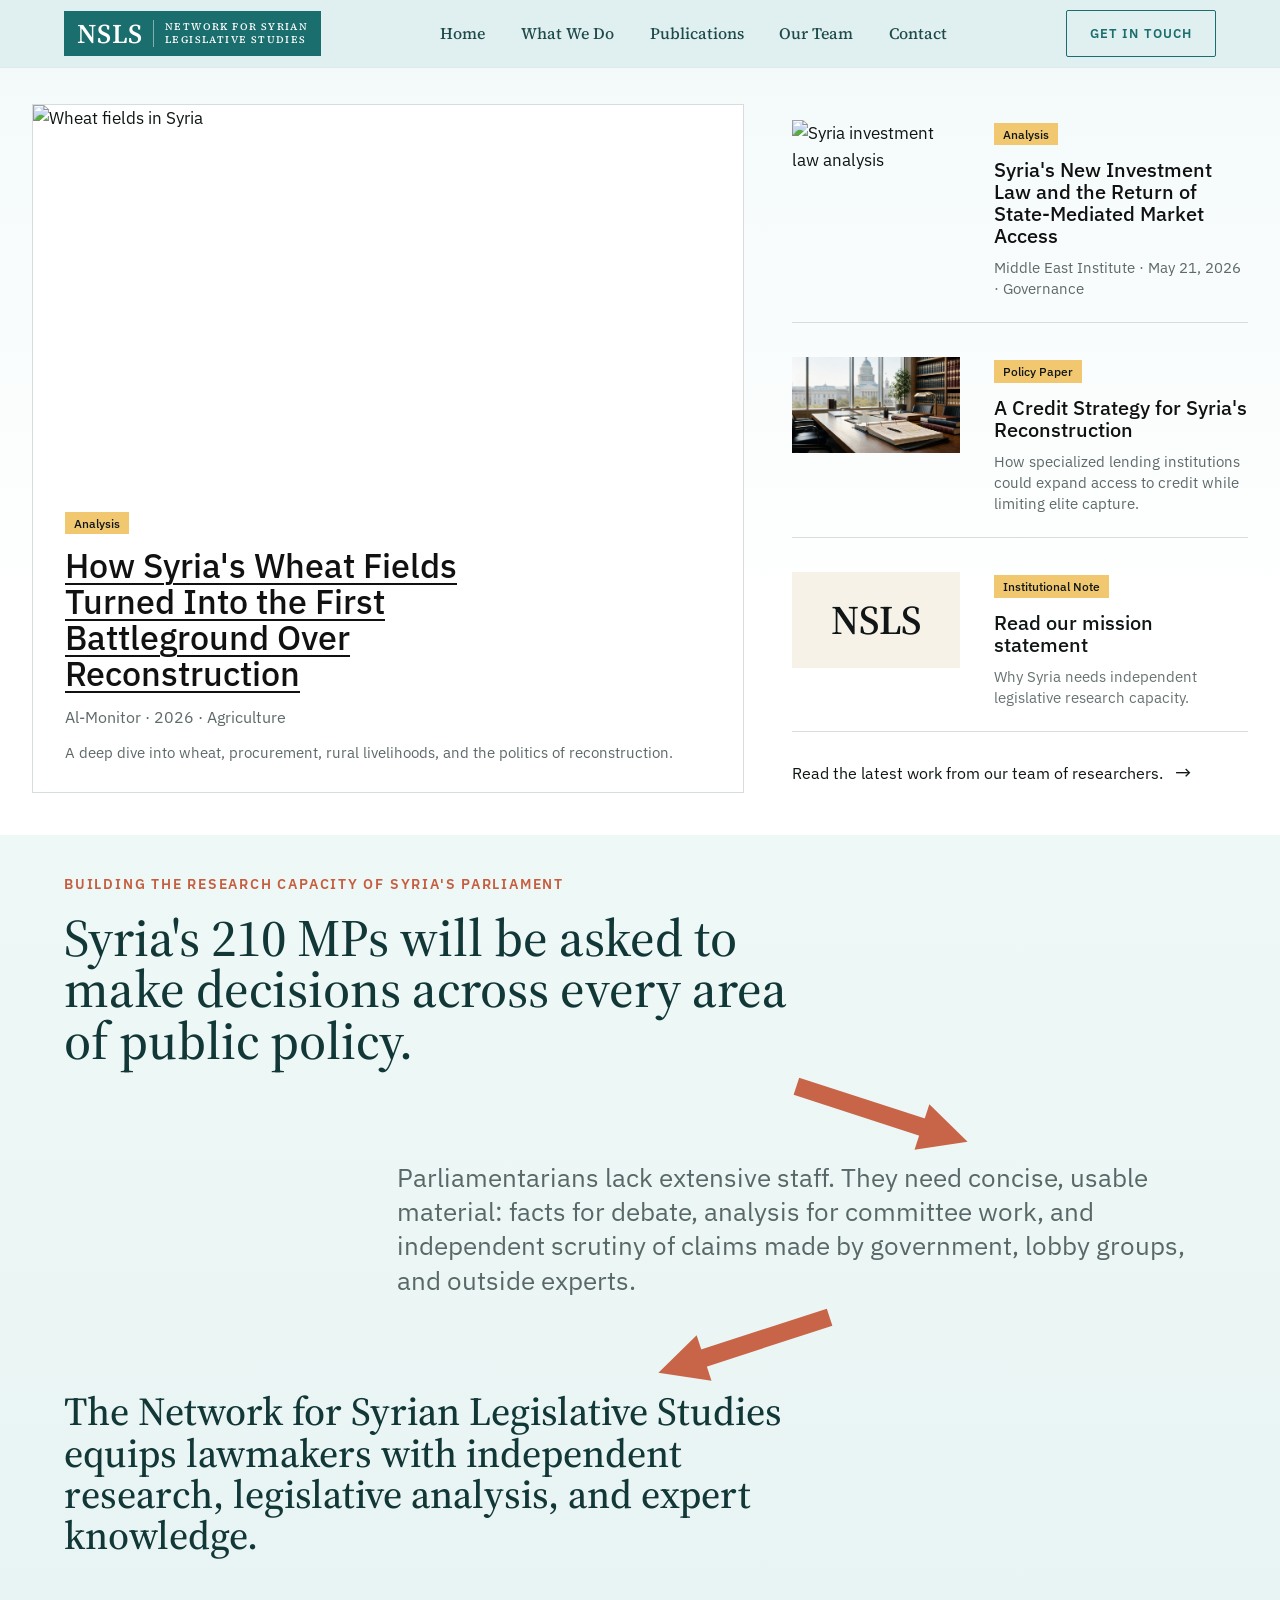
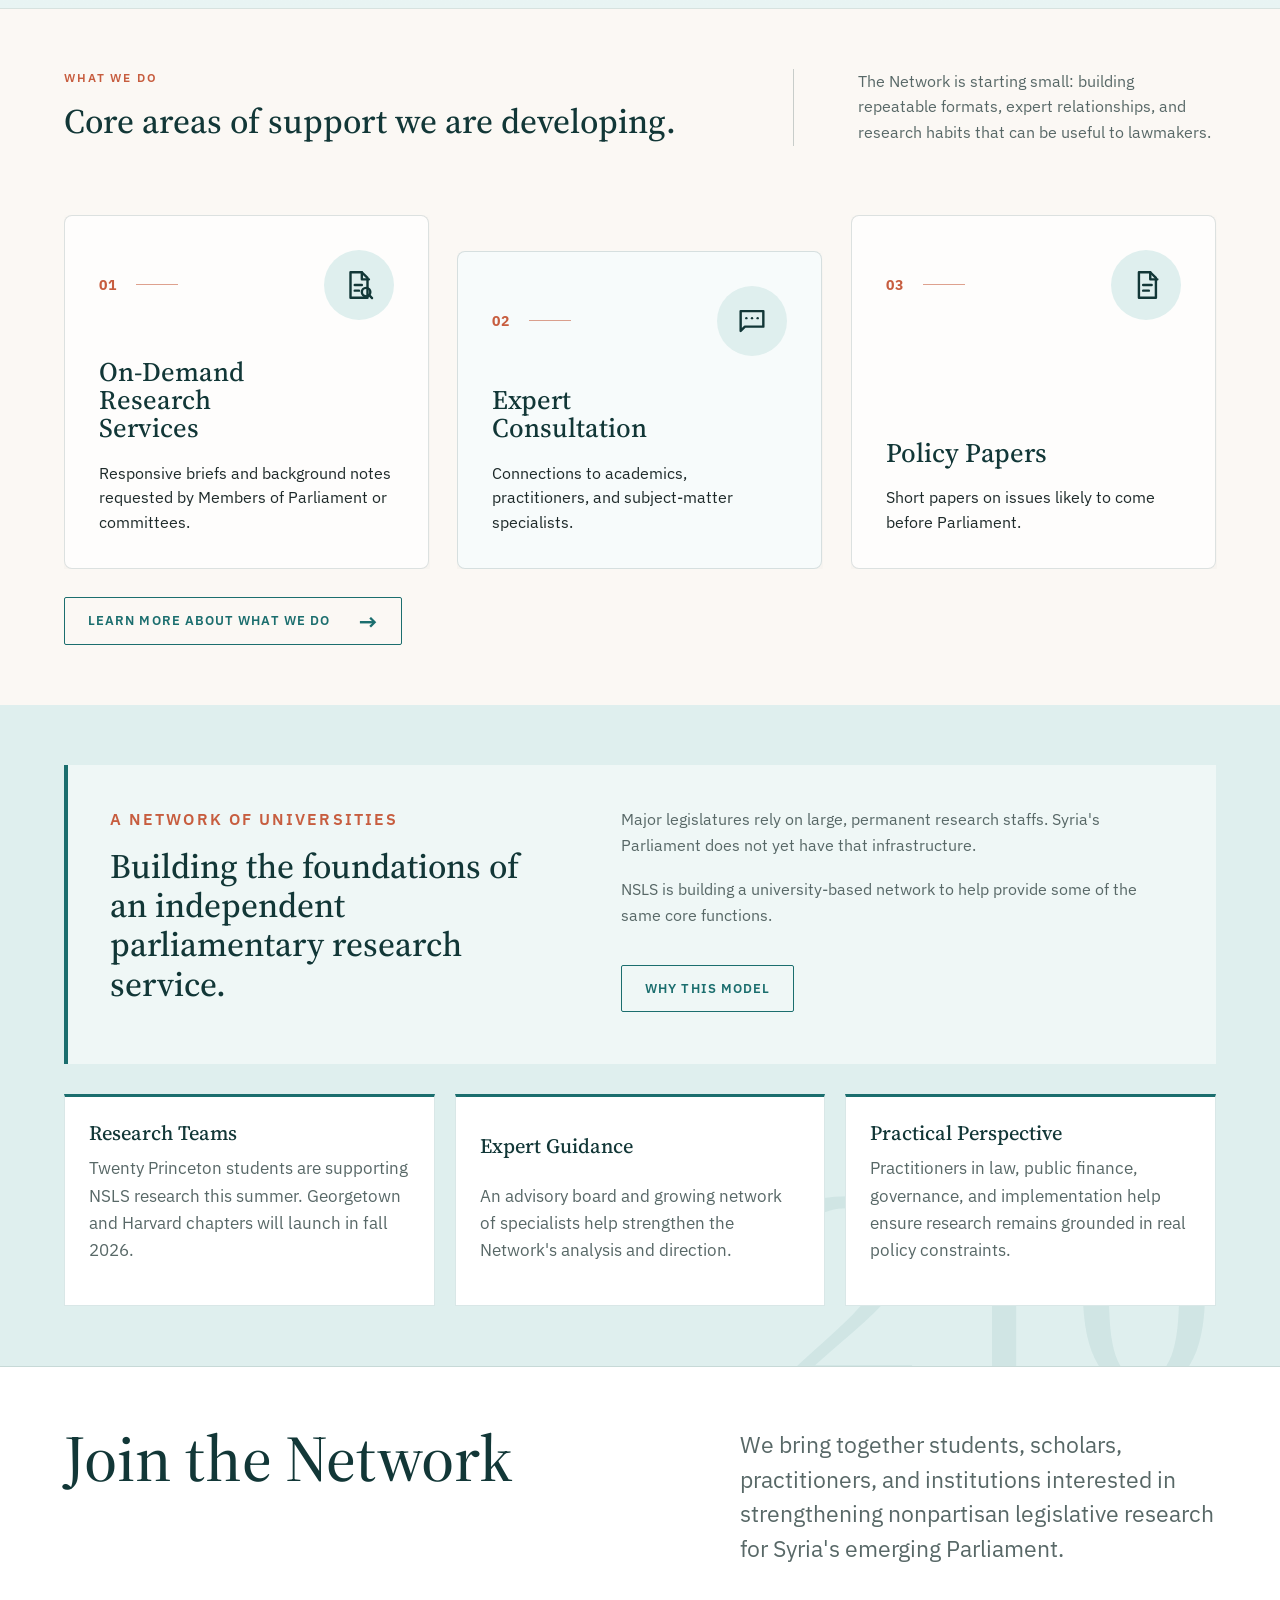
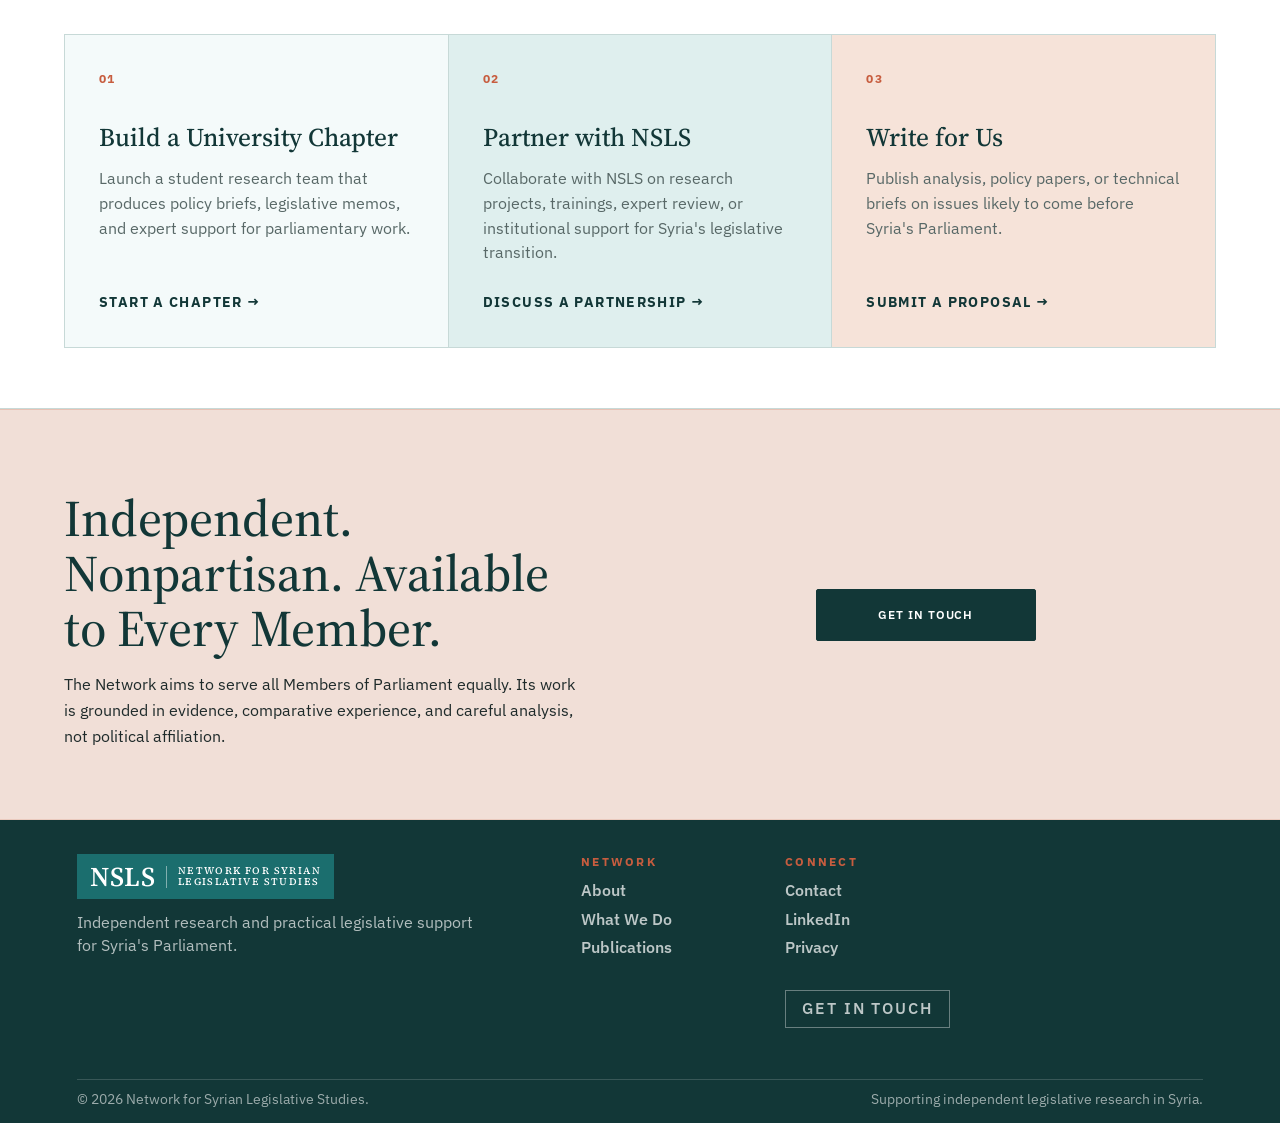
==== index.html @ 6d768e28 "Add files via upload" ====
<!doctype html>
<html lang="en" class="no-js">
  <head>
    <meta charset="utf-8">
    <meta name="viewport" content="width=device-width, initial-scale=1">
    <title>Network for Syrian Legislative Studies</title>
    <meta
      name="description"
      content="Network for Syrian Legislative Studies is a small policy initiative developing research support for Syria's Parliament."
    >
    <link rel="preconnect" href="https://fonts.googleapis.com">
    <link rel="preconnect" href="https://fonts.gstatic.com" crossorigin>
    <script>
      document.documentElement.classList.remove('no-js');
      document.documentElement.classList.add('has-js');
    </script>
    <link href="https://fonts.googleapis.com/css2?family=IBM+Plex+Sans:wght@400;500;600;700&family=Source+Serif+4:opsz,wght@8..60,400;8..60,500;8..60,600&display=swap" rel="stylesheet">
    <link rel="stylesheet" href="styles.css?v=featured-76">
  </head>
  <body class="isl-page">
    <header class="site-header">
      <a class="brand" href="index.html" aria-label="Network for Syrian Legislative Studies home">
        <span class="brand-mark">NSLS</span>
        <span>
          <strong>Network for Syrian</strong>
          <small>Legislative Studies</small>
        </span>
      </a>

      <nav class="primary-nav" aria-label="Primary navigation">
        <a href="index.html">Home</a>
        <a href="what-we-do.html">What We Do</a>
        <a href="publications.html">Publications</a>
        <a href="our-team.html">Our Team</a>
        <a href="contact.html">Contact</a>
      </nav>

      <a class="header-action" href="contact.html#request">Get in Touch</a>
    </header>

    <main id="top">
      <section class="featured-analysis analysis-deck section" id="publications" aria-label="Recent analysis">
        <div class="analysis-deck-wrap">
          <div class="analysis-list" aria-label="Selected analysis">
            <a class="analysis-list-item" href="https://www.al-monitor.com/originals/2026/07/how-syrias-wheat-fields-turned-first-battleground-over-reconstruction" target="_blank" rel="noopener">
              <img
                src="https://api.microlink.io/?url=https%3A%2F%2Fwww.al-monitor.com%2Foriginals%2F2026%2F07%2Fhow-syrias-wheat-fields-turned-first-battleground-over-reconstruction&embed=image.url"
                alt="Wheat fields in Syria"
              >
              <div>
                <span>Analysis</span>
                <h3>How Syria's Wheat Fields Turned Into the First Battleground Over Reconstruction</h3>
                <p>Al-Monitor · 2026 · Agriculture</p>
                <small>A deep dive into wheat, procurement, rural livelihoods, and the politics of reconstruction.</small>
              </div>
            </a>
            <a class="analysis-list-item" href="https://mei.edu/publication/syrias-new-investment-law-and-the-return-of-state-mediated-market-access/" target="_blank" rel="noopener">
              <img
                src="https://api.microlink.io/?url=https%3A%2F%2Fmei.edu%2Fpublication%2Fsyrias-new-investment-law-and-the-return-of-state-mediated-market-access%2F&embed=image.url"
                alt="Syria investment law analysis"
              >
              <div>
                <span>Analysis</span>
                <h3>Syria's New Investment Law and the Return of State-Mediated Market Access</h3>
                <p>Middle East Institute · May 21, 2026 · Governance</p>
              </div>
            </a>
            <a class="analysis-list-item" href="what-we-do.html">
              <img
                src="assets/legislative-research-hero.png"
                alt="Legislative research materials"
              >
              <div>
                <span>Policy Paper</span>
                <h3>A Credit Strategy for Syria's Reconstruction</h3>
                <p>How specialized lending institutions could expand access to credit while limiting elite capture.</p>
              </div>
            </a>
            <a class="analysis-list-item" href="our-model.html">
              <div class="analysis-list-mark" aria-hidden="true">NSLS</div>
              <div>
                <span>Institutional Note</span>
                <h3>Read our mission statement</h3>
                <p>Why Syria needs independent legislative research capacity.</p>
              </div>
            </a>
            <a class="analysis-list-more" href="publications.html">Read the latest work from our team of researchers. <span>&rarr;</span></a>
          </div>
        </div>

        <article class="analysis-preview" id="analysis-wheat" aria-labelledby="wheat-title">
          <a class="preview-backdrop" href="#publications" aria-label="Close analysis preview"></a>
          <div class="analysis-preview-panel" role="dialog" aria-modal="true">
            <a class="preview-close" href="#publications" aria-label="Close">Close</a>
            <p class="section-kicker">Al-Monitor</p>
            <h3 id="wheat-title">How Syria's Wheat Fields Turned Into the First Battleground Over Reconstruction</h3>
            <p>
              Syria's wheat sector is becoming an early test of reconstruction policy:
              who controls procurement, whether farmers can recover, and how public
              institutions handle a crop tied to food security and rural livelihoods.
            </p>
            <p>
              The piece looks at why agriculture is not only a technical file, but a
              political one. Choices over credit, prices, storage, and purchasing can
              determine whether reconstruction reaches producers outside major cities.
            </p>
            <a class="button primary" href="https://www.al-monitor.com/originals/2026/07/how-syrias-wheat-fields-turned-first-battleground-over-reconstruction" target="_blank" rel="noopener">Read more at Al-Monitor</a>
          </div>
        </article>

        <article class="analysis-preview" id="analysis-investment-law" aria-labelledby="investment-title">
          <a class="preview-backdrop" href="#publications" aria-label="Close analysis preview"></a>
          <div class="analysis-preview-panel" role="dialog" aria-modal="true">
            <a class="preview-close" href="#publications" aria-label="Close">Close</a>
            <p class="section-kicker">Middle East Institute</p>
            <h3 id="investment-title">Syria's New Investment Law and the Return of State-Mediated Market Access</h3>
            <p>
              Syria's new investment framework signals how the postwar economy may be
              organized. Investment rules determine who receives protection, access,
              incentives, and opportunities in the sectors most likely to attract capital.
            </p>
            <p>
              The analysis argues that generous investor benefits can still reproduce
              unequal access if licensing remains centralized. For Parliament, the core
              question is how to encourage investment while limiting discretion and elite capture.
            </p>
            <a class="button primary" href="https://mei.edu/publication/syrias-new-investment-law-and-the-return-of-state-mediated-market-access/" target="_blank" rel="noopener">Read more at MEI</a>
          </div>
        </article>
      </section>

      <section class="mission-intro section" aria-labelledby="mission-title">
        <article class="mission-step left-step">
          <p class="section-kicker">Building the research capacity of Syria's Parliament</p>
          <h1 id="mission-title">Syria's 210 MPs will be asked to make decisions across every area of public policy.</h1>
        </article>
        <div class="mission-arrow arrow-down-right" aria-hidden="true"></div>
        <article class="mission-step right-step">
          <p>
            Parliamentarians lack extensive staff. They need concise, usable material:
            facts for debate, analysis for committee work, and independent scrutiny
            of claims made by government, lobby groups, and outside experts.
          </p>
        </article>
        <div class="mission-arrow arrow-down-left" aria-hidden="true"></div>
        <article class="mission-step left-step">
          <h2>The Network for Syrian Legislative Studies equips lawmakers with independent research, legislative analysis, and expert knowledge.</h2>
        </article>
      </section>

      <section class="section services" aria-labelledby="services-title">
        <div class="section-heading split">
          <div>
            <p class="section-kicker">What We Do</p>
            <h2 id="services-title">Core areas of support we are developing.</h2>
          </div>
          <p>
            The Network is starting small: building repeatable formats, expert
            relationships, and research habits that can be useful to lawmakers.
          </p>
        </div>

        <div class="service-grid three-grid reveal-ready">
          <article>
            <div class="service-card-top">
              <span>01</span>
              <i aria-hidden="true"><svg viewBox="0 0 24 24"><path d="M6 3h8l4 4v14H6z"></path><path d="M14 3v5h5"></path><path d="M9 12h5"></path><path d="M9 16h3"></path><circle cx="17" cy="17" r="3"></circle><path d="m19.2 19.2 2 2"></path></svg></i>
            </div>
            <h3>On-Demand Research Services</h3>
            <p>Responsive briefs and background notes requested by Members of Parliament or committees.</p>
          </article>
          <article>
            <div class="service-card-top">
              <span>02</span>
              <i aria-hidden="true"><svg viewBox="0 0 24 24"><path d="M4 5h16v11H7l-3 3z"></path><path d="M8 10h.01"></path><path d="M12 10h.01"></path><path d="M16 10h.01"></path></svg></i>
            </div>
            <h3>Expert Consultation</h3>
            <p>Connections to academics, practitioners, and subject-matter specialists.</p>
          </article>
          <article>
            <div class="service-card-top">
              <span>03</span>
              <i aria-hidden="true"><svg viewBox="0 0 24 24"><path d="M7 3h8l4 4v14H7z"></path><path d="M15 3v5h5"></path><path d="M10 12h6"></path><path d="M10 16h4"></path></svg></i>
            </div>
            <h3>Policy Papers</h3>
            <p>Short papers on issues likely to come before Parliament.</p>
          </article>
        </div>
        <a class="button secondary section-button" href="what-we-do.html">Learn More About What We Do <span aria-hidden="true">&rarr;</span></a>
      </section>

      <section class="section statement-section" aria-labelledby="network-title">
        <div class="about-grid">
          <div>
            <p class="section-kicker">A Network of Universities</p>
            <h2 id="network-title">Building the foundations of an independent parliamentary research service.</h2>
          </div>
          <div class="body-copy">
            <p>
              Major legislatures rely on large, permanent research staffs. Syria's
              Parliament does not yet have that infrastructure.
            </p>
            <p>
              NSLS is building a university-based network to help provide some of
              the same core functions.
            </p>
            <a class="button secondary section-button" href="our-model.html">Why This Model</a>
          </div>
        </div>
        <div class="three-column chapter-list" aria-label="Network components">
          <article>
            <h3>Research Teams</h3>
            <p>Twenty Princeton students are supporting NSLS research this summer. Georgetown and Harvard chapters will launch in fall 2026.</p>
          </article>
          <article>
            <h3>Expert Guidance</h3>
            <p>An advisory board and growing network of specialists help strengthen the Network's analysis and direction.</p>
          </article>
          <article>
            <h3>Practical Perspective</h3>
            <p>Practitioners in law, public finance, governance, and implementation help ensure research remains grounded in real policy constraints.</p>
          </article>
        </div>
      </section>



      <section class="join-network section" aria-labelledby="join-network-title">
        <div class="join-network-heading">
          <h2 id="join-network-title">Join the Network</h2>
          <p>We bring together students, scholars, practitioners, and institutions interested in strengthening nonpartisan legislative research for Syria's emerging Parliament.</p>
        </div>
        <div class="join-network-grid" aria-label="Ways to join the NSLS network">
          <a href="our-model.html#chapters">
            <span>01</span>
            <h3>Build a University Chapter</h3>
            <p>Launch a student research team that produces policy briefs, legislative memos, and expert support for parliamentary work.</p>
            <strong>Start a chapter &rarr;</strong>
          </a>
          <a href="contact.html#partner">
            <span>02</span>
            <h3>Partner with NSLS</h3>
            <p>Collaborate with NSLS on research projects, trainings, expert review, or institutional support for Syria's legislative transition.</p>
            <strong>Discuss a partnership &rarr;</strong>
          </a>
          <a href="contact.html#write">
            <span>03</span>
            <h3>Write for Us</h3>
            <p>Publish analysis, policy papers, or technical briefs on issues likely to come before Syria's Parliament.</p>
            <strong>Submit a proposal &rarr;</strong>
          </a>
        </div>
      </section>

      <section class="closing-cta section" aria-labelledby="closing-title">
        <div class="closing-cta-copy">
          <h2 id="closing-title">Independent. Nonpartisan. Available to Every Member.</h2>
          <p>
            The Network aims to serve all Members of Parliament equally. Its work is
            grounded in evidence, comparative experience, and careful analysis, not
            political affiliation.
          </p>
        </div>
        <a class="button primary" href="contact.html#request">Get in Touch</a>
      </section>
    </main>

    <footer class="site-footer">
      <div class="footer-primary">
        <a class="brand footer-brand" href="index.html">
          <span class="brand-mark">NSLS</span>
          <span>
            <strong>Network for Syrian</strong>
            <small>Legislative Studies</small>
          </span>
        </a>
        <p>Independent research and practical legislative support for Syria's Parliament.</p>
      </div>
      <nav class="footer-links" aria-label="Footer navigation">
        <div>
          <h2>Network</h2>
          <a href="index.html">About</a>
          <a href="what-we-do.html">What We Do</a>
          <a href="publications.html">Publications</a>
        </div>
        <div class="footer-connect">
          <div class="footer-connect-links">
            <h2>Connect</h2>
            <a href="contact.html">Contact</a>
            <a href="https://www.linkedin.com/" target="_blank" rel="noopener">LinkedIn</a>
            <a href="privacy.html">Privacy</a>
          </div>
          <a class="footer-cta" href="contact.html#request">Get in Touch</a>
        </div>
      </nav>
      <div class="footer-bottom">
        <p>&copy; 2026 Network for Syrian Legislative Studies.</p>
        <p>Supporting independent legislative research in Syria.</p>
      </div>
    </footer>
    <script>
      (function () {
        var carousel = document.querySelector('.featured-analysis .featured-carousel');
        if (!carousel) {
          return;
        }

        var track = carousel.querySelector('.featured-track');
        var slides = track ? Array.prototype.slice.call(track.children) : [];
        var dots = Array.prototype.slice.call(document.querySelectorAll('.carousel-dots button'));
        var previous = carousel.querySelector('.carousel-arrow.prev');
        var next = carousel.querySelector('.carousel-arrow.next');
        var count = carousel.querySelector('.carousel-count');
        var current = 0;

        if (!track || !slides.length) {
          return;
        }

        function goTo(index) {
          current = (index + slides.length) % slides.length;
          track.style.transform = 'translateX(-' + (current * 100) + '%)';
          dots.forEach(function (dot, dotIndex) {
            var active = dotIndex === current;
            dot.classList.toggle('active', active);
            if (active) {
              dot.setAttribute('aria-current', 'true');
            } else {
              dot.removeAttribute('aria-current');
            }
          });
          if (count) {
            count.textContent = String(current + 1).padStart(2, '0') + ' / ' + String(slides.length).padStart(2, '0');
          }
        }

        if (previous) {
          previous.addEventListener('click', function () {
            goTo(current - 1);
          });
        }

        if (next) {
          next.addEventListener('click', function () {
            goTo(current + 1);
          });
        }

        dots.forEach(function (dot, index) {
          dot.addEventListener('click', function () {
            goTo(index);
          });
        });

        goTo(0);
      })();

      (function () {
        var services = document.querySelector('.services');
        var grid = document.querySelector('.services .service-grid');
        var cards = grid ? Array.prototype.slice.call(grid.querySelectorAll('article')) : [];
        var reduceMotion = window.matchMedia('(prefers-reduced-motion: reduce)').matches;

        if (!services || !grid || !cards.length || reduceMotion) {
          return;
        }

        function revealCards() {
          grid.classList.add('is-revealing');
          cards.forEach(function (card, index) {
            window.setTimeout(function () {
              card.classList.add('is-revealed');
            }, index * 260);
          });
        }

        if (!('IntersectionObserver' in window)) {
          revealCards();
          return;
        }

        var observer = new IntersectionObserver(function (entries) {
          entries.forEach(function (entry) {
            if (entry.isIntersecting) {
              revealCards();
              observer.disconnect();
            }
          });
        }, { rootMargin: '0px 0px -20% 0px', threshold: 0.18 });

        observer.observe(services);
      })();

      (function () {
        var steps = Array.prototype.slice.call(document.querySelectorAll('.mission-step'));
        var arrows = Array.prototype.slice.call(document.querySelectorAll('.mission-arrow'));
        var reduceMotion = window.matchMedia('(prefers-reduced-motion: reduce)').matches;

        if (!steps.length || reduceMotion) {
          steps.forEach(function (step) {
            step.classList.add('is-visible');
          });
          arrows.forEach(function (arrow) {
            arrow.classList.add('is-visible');
          });
          return;
        }

        if (!('IntersectionObserver' in window)) {
          steps.forEach(function (step) {
            step.classList.add('is-visible');
          });
          arrows.forEach(function (arrow) {
            arrow.classList.add('is-visible');
          });
          return;
        }

        var observer = new IntersectionObserver(function (entries) {
          entries.forEach(function (entry) {
            if (entry.isIntersecting) {
              var index = steps.indexOf(entry.target);
              window.setTimeout(function () {
                entry.target.classList.add('is-visible');
                if (index > 0 && arrows[index - 1]) {
                  arrows[index - 1].classList.add('is-visible');
                }
              }, 300);
              observer.unobserve(entry.target);
            }
          });
        }, { rootMargin: '0px 0px -18% 0px', threshold: 0.28 });

        steps.forEach(function (step) {
          observer.observe(step);
        });
      })();
    </script>
  </body>
</html>
---- styles.css ----
@import url("https://fonts.googleapis.com/css2?family=IBM+Plex+Sans:wght@400;500;600;700&family=Source+Serif+4:opsz,wght@8..60,400;8..60,500;8..60,600&display=swap");

:root {
  --ink: #1e2a2a;
  --deep: #123737;
  --muted: #647676;
  --paper: #f4fafa;
  --wash: #dfefee;
  --line: #c7d9d7;
  --terracotta: #c75d3f;
  --terracotta-dark: #9f4029;
  --terracotta-soft: #d88972;
  --cream: #fbf4e8;
  --white: #ffffff;
  --shadow: 0 24px 70px rgba(18, 55, 55, 0.14);
  font-family: Inter, system-ui, -apple-system, BlinkMacSystemFont, "Segoe UI", sans-serif;
}

/* SPI-inspired visual pass for the ISLS page. Keeps copy/structure intact. */
.isl-page {
  --crimson: #1b6e6e;
  --crimson-dark: #125454;
  --navy: #1e4a4a;
  --navy-deep: #123737;
  --ink: #1e2a2a;
  --cream: #f4fafa;
  --paper: #ffffff;
  --stone: #deeaea;
  --stone-dark: #bcd0d0;
  --gold: #c0883a;
  --muted: #586867;
  --accent: #c75d3f;
  --accent-soft: #d88972;
  --serif: "Newsreader", Georgia, serif;
  --sans: "Inter", system-ui, -apple-system, sans-serif;
  --maxw: 1200px;
  --gutter: clamp(20px, 5vw, 64px);
  font-family: var(--sans);
  background: var(--cream);
  font-size: 17px;
  line-height: 1.6;
}

.isl-page h1,
.isl-page h2,
.isl-page h3 {
  font-family: var(--serif);
  font-weight: 500;
  line-height: 1.12;
  color: var(--navy-deep);
}

.isl-page .site-header {
  position: sticky;
  display: flex;
  justify-content: space-between;
  gap: 28px;
  min-height: 68px;
  padding: 0 var(--gutter);
  background: rgba(223, 239, 238, 0.92);
  border-bottom: 1px solid var(--stone);
  backdrop-filter: saturate(140%) blur(8px);
}

.isl-page .brand {
  gap: 0;
  background: var(--crimson);
  color: #fff;
  padding: 9px 13px;
}

.isl-page .brand-mark {
  width: auto;
  height: auto;
  color: #fff;
  background: transparent;
  border-radius: 0;
  font-family: var(--serif);
  font-size: 1.7rem;
  font-weight: 600;
  line-height: 1;
}

.isl-page .brand > span:last-child {
  margin-left: 11px;
  padding-left: 11px;
  border-left: 1px solid rgba(255, 255, 255, 0.45);
}

.isl-page .brand strong,
.isl-page .brand small {
  color: #fff;
  font-family: var(--serif);
  font-size: 0.62rem;
  font-weight: 500;
  letter-spacing: 0.14em;
  line-height: 1.32;
  text-transform: uppercase;
}

.isl-page .primary-nav {
  gap: 28px;
  color: var(--navy);
  font-family: var(--serif);
  font-size: 1rem;
  font-weight: 500;
}

.isl-page .primary-nav a:hover {
  color: var(--crimson);
}

.isl-page .header-action,
.isl-page .button {
  min-height: auto;
  padding: 12px 23px;
  border-radius: 2px;
  font-family: var(--sans);
  font-size: 0.82rem;
  font-weight: 600;
  letter-spacing: 0.08em;
  border: 1px solid var(--crimson);
  text-transform: uppercase;
  transition: background-color 0.18s ease, color 0.18s ease;
}

.isl-page .header-action,
.isl-page .button.secondary {
  color: var(--crimson);
  background: transparent;
}

.isl-page .button.primary {
  color: #fff;
  background: var(--crimson);
}

.isl-page .header-action:hover,
.isl-page .button.secondary:hover {
  color: #fff;
  background: var(--crimson);
}

.isl-page .button.primary:hover {
  background: var(--crimson-dark);
}

.isl-page .hero {
  min-height: auto;
  grid-template-columns: minmax(0, 1fr) minmax(340px, 1.1fr);
  gap: clamp(36px, 5vw, 72px);
  align-items: center;
  padding: clamp(36px, 5.5vw, 64px) var(--gutter);
  border-bottom: 1px solid var(--stone);
  background: var(--cream);
}

.isl-page .isl-hero::after {
  display: none;
}

.isl-page h1 {
  max-width: 12ch;
  margin-bottom: 1rem;
  font-size: clamp(2.25rem, 4.8vw, 4.1rem);
  letter-spacing: -0.012em;
  line-height: 1.02;
}

.isl-page .hero-copy p:not(.eyebrow) {
  max-width: 46ch;
  margin: 0 0 1.8rem;
  color: var(--muted);
  font-size: 1.05rem;
  line-height: 1.55;
}

.isl-page .eyebrow,
.isl-page .section-kicker {
  color: var(--accent);
  font-size: 0.74rem;
  font-weight: 600;
  letter-spacing: 0.16em;
}

.isl-page .research-panel {
  gap: 16px;
  padding: 0;
  border: 1px solid var(--stone-dark);
  border-radius: 0;
  background: var(--paper);
  box-shadow: none;
  backdrop-filter: none;
}

.isl-page .research-panel span {
  display: block;
  margin: 0;
  padding: 9px 16px;
  color: rgba(255, 255, 255, 0.7);
  background: var(--navy-deep);
  font-size: 0.62rem;
  font-weight: 700;
  letter-spacing: 0.16em;
}

.isl-page .research-panel strong {
  display: block;
  padding: 18px 22px 0;
  color: var(--navy-deep);
  font-size: clamp(1.55rem, 2.7vw, 2.15rem);
  line-height: 1.16;
}

.isl-page .research-panel p {
  padding: 0 22px;
  color: var(--muted);
  font-size: 0.98rem;
}

.isl-page .research-panel ul {
  margin: 0;
  padding: 0 22px 22px;
}

.isl-page .research-panel li {
  border-top-color: var(--stone);
  color: var(--navy);
  font-size: 0.9rem;
}

.isl-page .proof-strip {
  max-width: none;
  border: 0;
  background: var(--paper);
  border-bottom: 1px solid var(--stone);
}

.isl-page .proof-strip article {
  min-height: 132px;
  border-right: 1px solid var(--stone);
  color: var(--ink);
  background: var(--paper);
}

.isl-page .proof-strip strong {
  color: var(--navy-deep);
  font-size: clamp(2rem, 3.8vw, 3.5rem);
}

.isl-page .proof-strip span {
  color: var(--muted);
}

.isl-page .section,
.isl-page .handover,
.isl-page .contact {
  padding: clamp(48px, 6vw, 78px) var(--gutter);
}

.isl-page .section-heading {
  max-width: 62ch;
  margin-bottom: 2.2rem;
}

.isl-page .section-heading.split {
  align-items: end;
  border-bottom: 2px solid var(--navy);
  padding-bottom: 14px;
}

.isl-page h2 {
  font-size: clamp(1.8rem, 3.4vw, 2.6rem);
}

.isl-page .lede {
  font-size: clamp(1.45rem, 2.8vw, 2.35rem);
}

.isl-page .statement-section {
  background: var(--paper);
}

.isl-page .statement-section::after {
  color: rgba(27, 110, 110, 0.08);
}

.isl-page .services {
  background: var(--cream);
}

.isl-page .service-ladder {
  gap: 20px;
}

.isl-page .service-ladder article {
  min-height: 320px;
  border: 1px solid var(--stone);
  border-top: 3px solid var(--accent);
  background: var(--paper);
}

.isl-page .service-ladder article:nth-child(even) {
  margin-top: 0;
  background: var(--paper);
}

.isl-page .service-ladder h3 {
  font-size: clamp(1.35rem, 2.4vw, 2rem);
}

.isl-page .process-section {
  background: var(--paper);
}

.isl-page .process-section h2,
.isl-page .process-section h3 {
  color: var(--navy-deep);
}

.isl-page .process-section p {
  color: var(--muted);
}

.isl-page .process-section .section-kicker {
  color: var(--accent);
}

.isl-page .process-grid article,
.isl-page .standards-grid article {
  border: 1px solid var(--stone);
  border-top: 3px solid var(--accent);
  background: var(--paper);
  border-radius: 0;
  box-shadow: none;
}

.isl-page .process-grid span {
  color: #fff;
  background: var(--crimson);
}

.isl-page .standards-section {
  background: var(--cream);
}

.isl-page .handover {
  background: var(--navy-deep);
}

.isl-page .handover-inner {
  max-width: var(--maxw);
  margin-inline: auto;
}

.isl-page .network-map {
  border-color: rgba(255, 255, 255, 0.18);
  border-radius: 0;
  background: rgba(255, 255, 255, 0.04);
}

.isl-page .map-node {
  border-radius: 2px;
}

.isl-page .mandate-section {
  background: var(--accent-soft);
}

.isl-page .mandate-section .about-grid {
  border-left: 0;
  border-radius: 0;
  background: transparent;
  padding: 0;
}

.isl-page .analysis {
  background: var(--paper);
}

.isl-page .publication-card {
  border-radius: 0;
  border-color: var(--stone);
}

.isl-page .contact {
  background: var(--navy-deep);
}

.isl-page .site-footer {
  background: var(--navy-deep);
  padding: clamp(42px, 6vw, 72px) var(--gutter);
}

.isl-page .footer-brand .brand-mark {
  background: transparent;
  color: #fff;
}

@media (max-width: 1080px) {
  .isl-page .hero {
    grid-template-columns: 1fr;
  }

  .isl-page .primary-nav {
    display: none;
  }
}

@media (max-width: 680px) {
  .isl-page .site-header {
    min-height: 58px;
    padding: 0 14px;
  }

  .isl-page .brand {
    padding: 8px 10px;
  }

  .isl-page .brand small {
    display: block;
  }

  .isl-page .brand strong,
  .isl-page .brand small {
    font-size: 0.52rem;
  }

  .isl-page .header-action {
    padding: 8px 10px;
    font-size: 0.68rem;
  }

  .isl-page .hero {
    padding: 32px 16px;
  }

  .isl-page .button {
    width: 100%;
  }

  .isl-page .section,
  .isl-page .handover,
  .isl-page .contact {
    padding-left: 16px;
    padding-right: 16px;
  }
}

* {
  box-sizing: border-box;
}

html {
  scroll-behavior: smooth;
}

body {
  margin: 0;
  color: var(--ink);
  background: var(--paper);
  line-height: 1.6;
}

body::selection {
  color: var(--white);
  background: var(--terracotta);
}

a {
  color: inherit;
  text-decoration: none;
}

img {
  display: block;
  max-width: 100%;
}

h1,
h2,
h3,
p {
  margin-top: 0;
}

h1,
h2,
h3 {
  color: var(--deep);
  font-family: Georgia, "Times New Roman", serif;
  font-weight: 560;
  letter-spacing: 0;
}

h1 {
  max-width: 100%;
  margin-bottom: 24px;
  font-size: clamp(3.2rem, 7vw, 6.4rem);
  line-height: 0.92;
  overflow-wrap: break-word;
}

h2 {
  margin-bottom: 18px;
  font-size: clamp(2rem, 4.2vw, 4.4rem);
  line-height: 1;
}

h3 {
  margin-bottom: 10px;
  font-size: clamp(1.25rem, 2vw, 1.8rem);
  line-height: 1.1;
}

p {
  color: var(--muted);
}

.site-header {
  position: fixed;
  z-index: 50;
  inset: 0 0 auto;
  display: grid;
  grid-template-columns: minmax(180px, 1fr) auto auto;
  align-items: center;
  gap: 22px;
  padding: 14px clamp(16px, 4vw, 54px);
  background: rgba(223, 239, 238, 0.94);
  border-bottom: 1px solid rgba(18, 55, 55, 0.1);
  backdrop-filter: blur(18px);
}

.brand {
  display: inline-flex;
  align-items: center;
  gap: 11px;
  min-width: 0;
  color: var(--deep);
}

.brand-mark {
  display: grid;
  width: 42px;
  height: 42px;
  flex: 0 0 auto;
  place-items: center;
  color: var(--cream);
  background: var(--deep);
  border-radius: 50%;
  font-size: 0.82rem;
  font-weight: 900;
}

.brand strong,
.brand small {
  display: block;
  line-height: 1.05;
}

.brand strong {
  font-size: 1rem;
  font-weight: 850;
}

.brand small {
  color: var(--muted);
  font-size: 0.78rem;
  font-weight: 760;
  text-transform: uppercase;
}

.primary-nav {
  display: flex;
  align-items: center;
  gap: clamp(14px, 2vw, 28px);
  color: rgba(30, 42, 42, 0.78);
  font-size: 0.9rem;
  font-weight: 760;
}

.primary-nav a:hover,
.site-footer a:hover,
.text-link:hover {
  color: var(--terracotta-dark);
}

.header-action,
.button {
  display: inline-flex;
  min-height: 42px;
  align-items: center;
  justify-content: center;
  padding: 0 18px;
  border-radius: 999px;
  font-size: 0.82rem;
  font-weight: 850;
  text-transform: uppercase;
}

.header-action,
.button.secondary {
  border: 1px solid rgba(18, 55, 55, 0.22);
  color: var(--deep);
  background: rgba(255, 255, 255, 0.34);
}

.button.primary {
  color: var(--cream);
  background: var(--terracotta);
}

.hero {
  display: grid;
  grid-template-columns: minmax(0, 1.05fr) minmax(340px, 0.64fr);
  gap: clamp(30px, 5vw, 76px);
  align-items: end;
  min-height: 84vh;
  padding: clamp(106px, 12vh, 140px) clamp(18px, 5vw, 76px) clamp(42px, 5vw, 66px);
  background:
    radial-gradient(circle at 85% 12%, rgba(199, 93, 63, 0.14), transparent 26%),
    linear-gradient(180deg, var(--wash), var(--paper));
}

.hero-copy p:not(.eyebrow) {
  max-width: 760px;
  margin-bottom: 28px;
  font-size: clamp(1.08rem, 1.6vw, 1.32rem);
}

.eyebrow,
.section-kicker {
  margin-bottom: 14px;
  color: var(--terracotta-dark);
  font-size: 0.78rem;
  font-weight: 900;
  letter-spacing: 0.12em;
  text-transform: uppercase;
}

.section-kicker.light {
  color: rgba(255, 255, 255, 0.74);
}

.hero-actions,
.contact-actions {
  display: flex;
  flex-wrap: wrap;
  gap: 12px;
}

.feature-card {
  display: grid;
  overflow: hidden;
  border: 1px solid rgba(18, 55, 55, 0.12);
  border-radius: 8px;
  background: var(--white);
  box-shadow: var(--shadow);
}

.feature-card img {
  width: 100%;
  aspect-ratio: 1.25;
  object-fit: cover;
}

.feature-card div {
  padding: 24px;
}

.feature-card span,
.analysis-grid span,
.timeline span,
.service-grid span {
  display: block;
  margin-bottom: 18px;
  color: var(--terracotta-dark);
  font-size: 0.76rem;
  font-weight: 900;
  letter-spacing: 0.08em;
  text-transform: uppercase;
}

.feature-card p {
  margin-bottom: 18px;
  color: var(--deep);
  font-family: Georgia, "Times New Roman", serif;
  font-size: 1.45rem;
  line-height: 1.08;
}

.feature-card strong,
.analysis-grid a,
.text-link {
  color: var(--terracotta-dark);
  font-size: 0.82rem;
  font-weight: 900;
  text-transform: uppercase;
}

.isl-hero {
  position: relative;
  overflow: hidden;
  grid-template-columns: minmax(0, 0.88fr) minmax(340px, 0.58fr);
  align-items: stretch;
  min-height: 88vh;
  background:
    linear-gradient(90deg, rgba(223, 239, 238, 0.96) 0%, rgba(244, 250, 250, 0.9) 48%, rgba(244, 250, 250, 0.42) 100%),
    url("assets/damascus-hero.png") center / cover;
}

.isl-hero::after {
  position: absolute;
  inset: 0 auto 0 0;
  width: 7px;
  height: 100%;
  content: "";
  background: var(--terracotta);
  opacity: 1;
}

.isl-hero > * {
  position: relative;
  z-index: 1;
}

.research-panel {
  align-self: end;
  display: grid;
  gap: 18px;
  padding: clamp(26px, 4vw, 42px);
  border: 1px solid rgba(18, 55, 55, 0.16);
  border-radius: 8px;
  background: rgba(251, 244, 232, 0.82);
  box-shadow: var(--shadow);
  backdrop-filter: blur(16px);
}

.research-panel span {
  color: var(--terracotta-dark);
  font-size: 0.78rem;
  font-weight: 900;
  letter-spacing: 0.1em;
  text-transform: uppercase;
}

.research-panel strong {
  color: var(--deep);
  font-family: Georgia, "Times New Roman", serif;
  font-size: clamp(2rem, 4vw, 4rem);
  font-weight: 560;
  line-height: 0.98;
}

.research-panel p {
  margin-bottom: 0;
  color: var(--deep);
}

.research-panel ul {
  display: grid;
  gap: 10px;
  margin: 4px 0 0;
  padding: 0;
  list-style: none;
}

.research-panel li {
  padding-top: 10px;
  border-top: 1px solid rgba(18, 55, 55, 0.16);
  color: var(--muted);
  font-weight: 760;
}

.proof-strip {
  display: grid;
  grid-template-columns: repeat(3, minmax(0, 1fr));
  border-top: 1px solid var(--line);
  border-bottom: 1px solid var(--line);
  background: var(--white);
}

.proof-strip article {
  min-height: 132px;
  padding: clamp(24px, 4vw, 42px);
  border-right: 1px solid var(--line);
}

.proof-strip strong {
  display: block;
  color: var(--deep);
  font-family: Georgia, "Times New Roman", serif;
  font-size: clamp(1.8rem, 3.5vw, 3.2rem);
  font-weight: 560;
  line-height: 1;
}

.proof-strip span {
  display: block;
  margin-top: 10px;
  color: var(--muted);
}

.isl-page .proof-strip {
  background: var(--deep);
}

.isl-page .proof-strip article {
  border-right-color: rgba(255, 255, 255, 0.12);
}

.isl-page .proof-strip strong {
  color: var(--cream);
}

.isl-page .proof-strip span {
  color: rgba(255, 255, 255, 0.7);
}

.section {
  padding: clamp(68px, 9vw, 128px) clamp(18px, 5vw, 76px);
}

.section-heading {
  max-width: 980px;
  margin-bottom: 38px;
}

.section-heading.split {
  display: grid;
  grid-template-columns: minmax(0, 0.8fr) minmax(260px, 0.38fr);
  gap: clamp(24px, 5vw, 76px);
  max-width: none;
  align-items: end;
}

.section-heading.split > p {
  margin-bottom: 22px;
}

.about-grid {
  display: grid;
  grid-template-columns: minmax(0, 0.78fr) minmax(320px, 0.62fr);
  gap: clamp(28px, 6vw, 90px);
  max-width: 1240px;
}

.lede {
  color: var(--deep);
  font-family: Georgia, "Times New Roman", serif;
  font-size: clamp(1.5rem, 2.7vw, 2.45rem);
  line-height: 1.13;
}

.body-copy p {
  margin-bottom: 18px;
  font-size: 1.05rem;
}

.services {
  background: var(--white);
}

.statement-section {
  position: relative;
  overflow: hidden;
  background: var(--cream);
}

.statement-section::after {
  position: absolute;
  right: clamp(18px, 5vw, 76px);
  bottom: -42px;
  content: "210";
  color: rgba(199, 93, 63, 0.14);
  font-family: Georgia, "Times New Roman", serif;
  font-size: min(24vw, 18rem);
  line-height: 0.82;
}

.statement-section > * {
  position: relative;
  z-index: 1;
}

.isl-page .services {
  background:
    linear-gradient(90deg, var(--white) 0%, var(--white) 50%, var(--wash) 50%, var(--wash) 100%);
}

.service-grid {
  display: grid;
  grid-template-columns: repeat(3, minmax(0, 1fr));
  gap: 1px;
  background: var(--line);
  border: 1px solid var(--line);
}

.service-grid article {
  min-height: 280px;
  padding: 28px;
  background: var(--white);
}

.service-grid span {
  color: var(--muted);
}

.isl-page .service-grid {
  gap: 14px;
  border: 0;
  background: transparent;
}

.isl-page .service-grid article {
  border: 1px solid var(--line);
  border-radius: 8px;
  background: var(--white);
}

.isl-page .service-grid article:nth-child(2),
.isl-page .service-grid article:nth-child(4) {
  transform: translateY(24px);
}

.service-ladder {
  display: grid;
  grid-template-columns: repeat(4, minmax(0, 1fr));
  align-items: stretch;
  gap: 0;
  counter-reset: service;
}

.service-ladder article {
  min-height: 360px;
  display: flex;
  flex-direction: column;
  justify-content: space-between;
  padding: clamp(24px, 3vw, 34px);
  border: 1px solid var(--line);
  background: var(--white);
}

.service-ladder article + article {
  border-left: 0;
}

.service-ladder article:nth-child(even) {
  margin-top: 46px;
  background: var(--cream);
}

.service-ladder span,
.process-grid span {
  color: var(--terracotta-dark);
  font-size: 0.78rem;
  font-weight: 900;
  letter-spacing: 0.08em;
  text-transform: uppercase;
}

.service-ladder h3 {
  font-size: clamp(1.45rem, 2.8vw, 2.5rem);
}

.process-section {
  background: var(--deep);
}

.process-section h2,
.process-section h3 {
  color: var(--white);
}

.process-section p {
  color: rgba(255, 255, 255, 0.72);
}

.process-section .section-kicker {
  color: #ffc2ad;
}

.process-grid {
  display: grid;
  grid-template-columns: repeat(4, minmax(0, 1fr));
  gap: 14px;
}

.process-grid article {
  min-height: 250px;
  padding: 26px;
  border: 1px solid rgba(255, 255, 255, 0.16);
  border-radius: 8px;
  background: rgba(255, 255, 255, 0.08);
}

.process-grid span {
  display: grid;
  width: 42px;
  height: 42px;
  place-items: center;
  margin-bottom: 36px;
  border-radius: 50%;
  color: var(--deep);
  background: var(--cream);
  font-family: Georgia, "Times New Roman", serif;
  font-size: 1.2rem;
  letter-spacing: 0;
}

.standards-section {
  background: var(--wash);
}

.standards-grid {
  display: grid;
  grid-template-columns: repeat(3, minmax(0, 1fr));
  gap: 16px;
}

.standards-grid article {
  min-height: 240px;
  padding: 28px;
  border-radius: 8px;
  background: var(--white);
  box-shadow: 0 1px 0 rgba(18, 55, 55, 0.08);
}

.standards-grid h3::before {
  display: block;
  width: 42px;
  height: 4px;
  margin-bottom: 24px;
  content: "";
  background: var(--terracotta-soft);
}

.handover {
  padding: clamp(68px, 9vw, 126px) clamp(18px, 5vw, 76px);
  color: var(--white);
  background:
    linear-gradient(rgba(18, 55, 55, 0.9), rgba(18, 55, 55, 0.92)),
    url("assets/damascus-hero.png") center / cover;
}

.isl-page .handover {
  background:
    linear-gradient(135deg, rgba(18, 55, 55, 0.96) 0%, rgba(18, 55, 55, 0.88) 54%, rgba(159, 64, 41, 0.88) 100%),
    url("assets/legislative-research-hero.png") center / cover;
}

.handover-inner {
  display: grid;
  grid-template-columns: minmax(0, 0.62fr) minmax(360px, 0.8fr);
  gap: clamp(34px, 6vw, 86px);
  align-items: start;
}

.handover h2,
.handover h3,
.contact h2 {
  color: var(--white);
}

.handover p,
.contact p {
  color: rgba(255, 255, 255, 0.78);
}

.timeline {
  display: grid;
  gap: 14px;
}

.timeline article {
  padding: 24px;
  border: 1px solid rgba(255, 255, 255, 0.18);
  border-radius: 8px;
  background: rgba(255, 255, 255, 0.08);
  backdrop-filter: blur(12px);
}

.timeline span {
  color: #ffc2ad;
}

.timeline p {
  margin-bottom: 0;
}

.network-map {
  position: relative;
  overflow: hidden;
  min-height: 680px;
  border: 1px solid rgba(255, 255, 255, 0.16);
  border-radius: 8px;
  background: rgba(255, 255, 255, 0.06);
}

.network-lines {
  position: absolute;
  inset: 0;
  width: 100%;
  height: 100%;
  pointer-events: none;
}

.network-lines path {
  fill: none;
  stroke: rgba(255, 255, 255, 0.3);
  stroke-width: 2;
  stroke-linecap: round;
}

.map-node {
  position: absolute;
  z-index: 1;
  width: 172px;
  min-height: 96px;
  display: grid;
  align-content: center;
  padding: 16px;
  border: 1px solid rgba(255, 255, 255, 0.22);
  border-radius: 8px;
  background: rgba(255, 255, 255, 0.1);
  text-align: center;
  transform: translate(-50%, -50%);
  backdrop-filter: blur(10px);
}

.map-node span {
  display: block;
  margin-bottom: 8px;
  color: #ffc2ad;
  font-size: 0.7rem;
  font-weight: 900;
  letter-spacing: 0.08em;
  text-transform: uppercase;
}

.map-node strong {
  color: var(--white);
  font-family: Georgia, "Times New Roman", serif;
  font-size: 1.25rem;
  font-weight: 560;
  line-height: 1.05;
}

.map-hub {
  left: 50%;
  top: 50%;
  width: 230px;
  min-height: 138px;
  background: rgba(216, 137, 114, 0.22);
}

.map-hub strong {
  font-size: 1.7rem;
}

.map-parliament {
  left: 50%;
  top: 85%;
  background: rgba(216, 137, 114, 0.28);
}

.map-princeton {
  left: 25.5%;
  top: 20%;
}

.map-georgetown {
  left: 50%;
  top: 13%;
}

.map-harvard {
  left: 74.5%;
  top: 20%;
}

.map-researchers {
  left: 14.5%;
  top: 53%;
}

.map-practitioners {
  left: 85.5%;
  top: 53%;
}

.map-specialists {
  left: 50%;
  top: 68%;
}

.web-note {
  position: absolute;
  z-index: 1;
  left: 50%;
  bottom: 22px;
  width: calc(100% - 44px);
  max-width: 620px;
  margin: 8px 0 0;
  color: rgba(255, 255, 255, 0.72);
  text-align: center;
  transform: translateX(-50%);
}

.mandate-section {
  color: var(--white);
  background: var(--terracotta-soft);
}

.mandate-section .about-grid {
  align-items: start;
  padding: clamp(28px, 5vw, 54px);
  border-left: 7px solid var(--cream);
  border-radius: 8px;
  background: rgba(255, 255, 255, 0.1);
  box-shadow: 0 1px 0 rgba(18, 55, 55, 0.08);
}

.mandate-label h2 {
  color: var(--white);
  margin-bottom: 0;
}

.mandate-section .section-kicker {
  color: rgba(255, 255, 255, 0.78);
}

.mandate-lede {
  color: var(--white);
  font-family: Georgia, "Times New Roman", serif;
  font-size: clamp(1.35rem, 2.2vw, 2rem);
  line-height: 1.16;
}

.mandate-section p {
  color: rgba(255, 255, 255, 0.84);
}

.analysis-grid {
  display: grid;
  grid-template-columns: minmax(0, 1.1fr) minmax(310px, 0.62fr);
  gap: 18px;
}

.analysis-feature,
.analysis-list article {
  border: 1px solid var(--line);
  border-radius: 8px;
  background: var(--white);
}

.analysis-feature {
  display: grid;
  grid-template-columns: minmax(260px, 0.58fr) minmax(0, 0.62fr);
  overflow: hidden;
}

.analysis-feature img {
  width: 100%;
  height: 100%;
  min-height: 410px;
  object-fit: cover;
}

.analysis-feature div {
  padding: clamp(28px, 4vw, 46px);
}

.analysis-list {
  display: grid;
  gap: 18px;
}

.analysis-list article {
  min-height: 170px;
  padding: 24px;
}

.network {
  background: var(--wash);
}

.network-grid {
  display: grid;
  grid-template-columns: repeat(5, minmax(0, 1fr));
  border: 1px solid rgba(18, 55, 55, 0.14);
  background: rgba(255, 255, 255, 0.38);
}

.network-grid span {
  display: grid;
  min-height: 120px;
  place-items: center;
  padding: 18px;
  border-right: 1px solid rgba(18, 55, 55, 0.14);
  color: var(--deep);
  font-family: Georgia, "Times New Roman", serif;
  font-size: clamp(1.05rem, 1.6vw, 1.45rem);
  text-align: center;
}

.publications-list {
  grid-template-columns: repeat(3, minmax(0, 1fr));
}

.publications-list article {
  min-height: 260px;
}

.publication-deck {
  display: grid;
  grid-auto-columns: minmax(380px, 44vw);
  grid-auto-flow: column;
  gap: 18px;
  overflow-x: auto;
  padding: 4px 0 18px;
  scroll-snap-type: x mandatory;
  scrollbar-color: var(--terracotta-soft) transparent;
}

.publication-card {
  min-height: 330px;
  padding: clamp(24px, 3vw, 34px);
  border: 1px solid var(--line);
  border-radius: 8px;
  background: var(--white);
  scroll-snap-align: start;
}

.publication-card:first-child {
  color: var(--white);
  border-color: transparent;
  background: var(--deep);
}

.publication-card:first-child h3,
.publication-card:first-child p {
  color: var(--white);
}

.publication-card:first-child p {
  color: rgba(255, 255, 255, 0.72);
}

.publication-card a {
  display: inline-flex;
  margin-top: 18px;
  color: #ffc2ad;
  font-size: 0.82rem;
  font-weight: 900;
  text-transform: uppercase;
}

.contact {
  display: grid;
  grid-template-columns: minmax(0, 1fr) auto;
  gap: 24px;
  align-items: end;
  padding: clamp(56px, 7vw, 92px) clamp(18px, 5vw, 76px);
  color: var(--white);
  background: var(--terracotta);
}

.contact h2 {
  max-width: 780px;
  margin-bottom: 0;
}

.contact .button.primary {
  color: var(--deep);
  background: var(--cream);
}

.contact .button.secondary {
  color: var(--white);
  border-color: rgba(255, 255, 255, 0.44);
  background: transparent;
}

.site-footer {
  display: grid;
  grid-template-columns: minmax(260px, 0.9fr) auto;
  gap: 32px;
  padding: clamp(42px, 6vw, 72px) clamp(18px, 5vw, 76px);
  color: rgba(255, 255, 255, 0.72);
  background: var(--deep);
}

.footer-brand {
  margin-bottom: 18px;
  color: var(--white);
}

.footer-brand .brand-mark {
  color: var(--deep);
  background: var(--cream);
}

.footer-brand small {
  color: rgba(255, 255, 255, 0.58);
}

.site-footer p {
  max-width: 460px;
  margin-bottom: 0;
  color: rgba(255, 255, 255, 0.68);
}

.site-footer nav {
  display: grid;
  gap: 10px;
  align-content: start;
  min-width: 190px;
}

.site-footer a {
  color: rgba(255, 255, 255, 0.72);
  font-weight: 760;
}

.copyright {
  grid-column: 1 / -1;
  padding-top: 24px;
  border-top: 1px solid rgba(255, 255, 255, 0.14);
  font-size: 0.9rem;
}

@media (max-width: 1080px) {
  .site-header {
    grid-template-columns: 1fr auto;
  }

  .primary-nav {
    display: none;
  }

  .hero,
  .isl-hero,
  .handover-inner,
  .analysis-grid,
  .section-heading.split,
  .about-grid,
  .contact,
  .site-footer {
    grid-template-columns: 1fr;
  }

  .feature-card {
    grid-template-columns: minmax(180px, 0.36fr) minmax(0, 1fr);
    max-width: 620px;
  }

  .feature-card img {
    height: 100%;
    aspect-ratio: auto;
  }

  .service-grid {
    grid-template-columns: repeat(2, minmax(0, 1fr));
  }

  .service-ladder,
  .process-grid,
  .standards-grid {
    grid-template-columns: repeat(2, minmax(0, 1fr));
  }

  .service-ladder article + article {
    border-left: 1px solid var(--line);
  }

  .service-ladder article:nth-child(even) {
    margin-top: 0;
  }

  .network-grid {
    grid-template-columns: repeat(3, minmax(0, 1fr));
  }

  .publications-list {
    grid-template-columns: repeat(2, minmax(0, 1fr));
  }

  .network-map {
    display: grid;
    min-height: auto;
    gap: 12px;
    padding: 18px;
  }

  .network-lines {
    display: none;
  }

  .map-node,
  .web-note {
    position: static;
    width: auto;
    min-height: 96px;
    transform: none;
  }

  .map-hub {
    width: auto;
    min-height: 118px;
    order: -1;
  }

  .web-note {
    width: auto;
    max-width: none;
    margin-top: 4px;
  }
}

@media (max-width: 680px) {
  .site-header {
    padding: 11px 14px;
  }

  .brand-mark {
    width: 36px;
    height: 36px;
    font-size: 0.76rem;
  }

  .brand small {
    display: none;
  }

  .header-action {
    min-height: 36px;
    padding: 0 12px;
    font-size: 0.74rem;
  }

  .hero {
    min-height: auto;
    gap: 18px;
    padding-top: 82px;
    padding-bottom: 26px;
  }

  h1 {
    font-size: clamp(2.25rem, 9.8vw, 3.1rem);
  }

  .hero-copy p:not(.eyebrow) {
    font-size: 1.02rem;
  }

  .hero-actions,
  .contact-actions {
    flex-direction: column;
    align-items: stretch;
  }

  .button {
    width: 100%;
  }

  .proof-strip,
  .service-grid,
  .service-ladder,
  .process-grid,
  .standards-grid,
  .publications-list,
  .network-grid {
    grid-template-columns: 1fr;
  }

  .service-ladder article {
    min-height: 240px;
  }

  .isl-hero::after {
    display: none;
  }

  .isl-page .service-grid article:nth-child(2),
  .isl-page .service-grid article:nth-child(4) {
    transform: none;
  }

  .research-panel {
    gap: 12px;
    padding: 18px;
  }

  .research-panel strong {
    font-size: 1.55rem;
  }

  .research-panel ul {
    display: none;
  }

  .publication-deck {
    grid-auto-columns: minmax(300px, 86vw);
  }

  .feature-card {
    grid-template-columns: 108px minmax(0, 1fr);
  }

  .feature-card div {
    padding: 16px;
  }

  .feature-card span {
    margin-bottom: 10px;
  }

  .feature-card p {
    margin-bottom: 12px;
    font-size: 1.04rem;
  }

  .analysis-feature {
    grid-template-columns: 1fr;
  }

  .proof-strip article,
  .network-grid span {
    min-height: 104px;
    border-right: 0;
    border-bottom: 1px solid var(--line);
  }

  .isl-page .proof-strip article {
    border-bottom-color: rgba(255, 255, 255, 0.12);
  }

  .service-grid article {
    min-height: 220px;
  }

  .analysis-feature img {
    min-height: 240px;
  }
}

/* Final ISLS visual layer: SPI-inspired style, current copy preserved. */
.isl-page {
  --crimson: #1b6e6e;
  --crimson-dark: #125454;
  --navy: #1e4a4a;
  --navy-deep: #123737;
  --stone: #deeaea;
  --stone-dark: #bcd0d0;
  --accent: #c75d3f;
  --accent-soft: #d88972;
  --serif: "Newsreader", Georgia, "Times New Roman", serif;
  --sans: "Inter", system-ui, -apple-system, BlinkMacSystemFont, "Segoe UI", sans-serif;
  --maxw: 1200px;
  --gutter: clamp(20px, 5vw, 64px);
  background: #f4fafa;
  color: var(--ink);
  font-family: var(--sans);
  font-size: 17px;
}

.isl-page h1,
.isl-page h2,
.isl-page h3 {
  color: var(--navy-deep);
  font-family: var(--serif);
  font-weight: 500;
  letter-spacing: 0;
  line-height: 1.08;
}

.isl-page h1 {
  max-width: 12ch;
  margin-bottom: 1rem;
  font-size: clamp(2.35rem, 4.8vw, 4.15rem);
}

.isl-page h2 {
  font-size: clamp(1.8rem, 3.35vw, 2.7rem);
}

.isl-page p {
  color: var(--muted);
}

.isl-page .site-header {
  position: sticky;
  inset: auto;
  display: flex;
  min-height: 68px;
  align-items: center;
  justify-content: space-between;
  gap: 28px;
  padding: 0 var(--gutter);
  background: rgba(223, 239, 238, 0.94);
  border-bottom: 1px solid var(--stone);
  backdrop-filter: saturate(140%) blur(8px);
}

.isl-page .brand {
  gap: 0;
  padding: 9px 13px;
  color: #fff;
  background: var(--crimson);
}

.isl-page .brand-mark {
  width: auto;
  height: auto;
  color: #fff;
  background: transparent;
  border-radius: 0;
  font-family: var(--serif);
  font-size: 1.7rem;
  font-weight: 600;
}

.isl-page .brand > span:last-child {
  margin-left: 11px;
  padding-left: 11px;
  border-left: 1px solid rgba(255, 255, 255, 0.45);
}

.isl-page .brand strong,
.isl-page .brand small {
  color: #fff;
  font-family: var(--serif);
  font-size: 0.62rem;
  font-weight: 500;
  letter-spacing: 0.14em;
  line-height: 1.32;
  text-transform: uppercase;
}

.isl-page .primary-nav {
  gap: 28px;
  color: var(--navy);
  font-family: var(--serif);
  font-size: 1rem;
  font-weight: 500;
}

.isl-page .header-action,
.isl-page .button {
  min-height: auto;
  padding: 12px 23px;
  border: 1px solid var(--crimson);
  border-radius: 2px;
  font-family: var(--sans);
  font-size: 0.82rem;
  font-weight: 600;
  letter-spacing: 0.08em;
  text-transform: uppercase;
}

.isl-page .header-action,
.isl-page .button.secondary {
  color: var(--crimson);
  background: transparent;
}

.isl-page .button.primary {
  color: #fff;
  background: var(--crimson);
}

.isl-page .header-action:hover,
.isl-page .button.secondary:hover {
  color: #fff;
  background: var(--crimson);
}

.isl-page .hero {
  display: grid;
  min-height: auto;
  grid-template-columns: minmax(0, 1fr) minmax(340px, 1.1fr);
  gap: clamp(36px, 5vw, 72px);
  align-items: center;
  padding: clamp(36px, 5.5vw, 64px) var(--gutter);
  border-bottom: 1px solid var(--stone);
  background: #f4fafa;
}

.isl-page .isl-hero::after {
  display: none;
}

.isl-page .hero-copy p:not(.eyebrow) {
  max-width: 46ch;
  margin-bottom: 1.8rem;
  color: var(--muted);
  font-size: 1.05rem;
  line-height: 1.55;
}

.isl-page .eyebrow,
.isl-page .section-kicker {
  color: var(--accent);
  font-size: 0.74rem;
  font-weight: 600;
  letter-spacing: 0.16em;
}

.isl-page .research-panel,
.isl-page .process-grid article,
.isl-page .standards-grid article,
.isl-page .publication-card,
.isl-page .service-ladder article {
  border: 1px solid var(--stone);
  border-radius: 0;
  background: #fff;
  box-shadow: none;
}

.isl-page .research-panel {
  gap: 16px;
  padding: 0;
  border-color: var(--stone-dark);
  backdrop-filter: none;
}

.isl-page .research-panel span {
  display: block;
  margin: 0;
  padding: 9px 16px;
  color: rgba(255, 255, 255, 0.72);
  background: var(--navy-deep);
  font-size: 0.62rem;
  font-weight: 700;
  letter-spacing: 0.16em;
}

.isl-page .research-panel strong {
  display: block;
  padding: 18px 22px 0;
  color: var(--navy-deep);
  font-family: var(--serif);
  font-size: clamp(1.55rem, 2.7vw, 2.15rem);
}

.isl-page .research-panel p {
  padding: 0 22px;
}

.isl-page .research-panel ul {
  padding: 0 22px 22px;
}

.isl-page .proof-strip {
  max-width: none;
  border: 0;
  border-bottom: 1px solid var(--stone);
  background: #fff;
}

.isl-page .proof-strip article {
  min-height: 132px;
  border-right: 1px solid var(--stone);
  color: var(--ink);
  background: #fff;
}

.isl-page .proof-strip strong {
  color: var(--navy-deep);
  font-family: var(--serif);
  font-size: clamp(2rem, 3.8vw, 3.5rem);
}

.isl-page .section,
.isl-page .handover,
.isl-page .contact {
  padding: clamp(48px, 6vw, 78px) var(--gutter);
}

.isl-page .section-heading {
  max-width: 62ch;
  margin-bottom: 2.2rem;
}

.isl-page .section-heading.split {
  align-items: end;
  padding-bottom: 14px;
  border-bottom: 2px solid var(--navy);
}

.isl-page .statement-section,
.isl-page .process-section,
.isl-page .analysis {
  background: #fff;
}

.isl-page .services,
.isl-page .standards-section {
  background: #f4fafa;
}

.isl-page .service-ladder {
  gap: 20px;
}

.isl-page .service-ladder article,
.isl-page .process-grid article,
.isl-page .standards-grid article {
  border-top: 3px solid var(--accent);
}

.isl-page .service-ladder article:nth-child(even) {
  margin-top: 0;
  background: #fff;
}

.isl-page .process-grid span {
  color: #fff;
  background: var(--crimson);
}

.isl-page .handover,
.isl-page .contact,
.isl-page .site-footer {
  background: var(--navy-deep);
}

.isl-page .handover h2,
.isl-page .handover h3,
.isl-page .contact h2,
.isl-page .site-footer strong,
.isl-page .site-footer a {
  color: #fff;
}

.isl-page .handover p,
.isl-page .contact p,
.isl-page .site-footer p,
.isl-page .site-footer small,
.isl-page .copyright {
  color: rgba(255, 255, 255, 0.72);
}

.isl-page .contact .button.secondary {
  border-color: rgba(255, 255, 255, 0.36);
  color: #fff;
}

.isl-page .handover-inner {
  max-width: var(--maxw);
  margin-inline: auto;
}

.isl-page .network-map {
  border-color: rgba(255, 255, 255, 0.18);
  border-radius: 0;
  background: rgba(255, 255, 255, 0.04);
}

.isl-page .map-node {
  border-radius: 2px;
}

.isl-page .mandate-section {
  background: #d88972;
}

.isl-page .mandate-section .about-grid {
  padding: 0;
  border-left: 0;
  border-radius: 0;
  background: transparent;
}

.isl-page .publication-deck {
  display: grid;
  grid-auto-flow: column;
  grid-auto-columns: minmax(320px, 28vw);
  gap: 18px;
  overflow-x: auto;
  overscroll-behavior-inline: contain;
  scroll-snap-type: inline mandatory;
}

.isl-page .publication-card {
  scroll-snap-align: start;
}

.isl-page .site-footer {
  padding: clamp(42px, 6vw, 72px) var(--gutter);
}

.isl-page .footer-brand .brand-mark {
  background: transparent;
  color: #fff;
}

@media (max-width: 1080px) {
  .isl-page .hero,
  .isl-page .handover-inner,
  .isl-page .analysis-grid,
  .isl-page .section-heading.split,
  .isl-page .about-grid,
  .isl-page .contact,
  .isl-page .site-footer {
    grid-template-columns: 1fr;
  }

  .isl-page .primary-nav {
    display: none;
  }
}

@media (max-width: 680px) {
  .isl-page .site-header {
    min-height: 58px;
    padding: 0 14px;
  }

  .isl-page .brand {
    padding: 8px 10px;
  }

  .isl-page .brand strong,
  .isl-page .brand small {
    font-size: 0.52rem;
  }

  .isl-page .header-action {
    padding: 8px 10px;
    font-size: 0.68rem;
  }

  .isl-page .hero {
    padding: 32px 16px;
  }

  .isl-page .button {
    width: 100%;
  }

  .isl-page .publication-deck {
    grid-auto-columns: minmax(300px, 86vw);
  }
}

/* Brief-driven ILS site components. */
.isl-page .ils-hero {
  grid-template-columns: minmax(0, 0.9fr) minmax(360px, 0.88fr);
  align-items: stretch;
}

.isl-page .hero-subhead {
  color: var(--navy-deep);
  font-size: clamp(1.05rem, 1.55vw, 1.28rem);
}

.isl-page .hero-visual {
  display: grid;
  min-height: 540px;
  margin: 0;
  border: 1px solid var(--stone-dark);
  background: #fff;
}

.isl-page .hero-visual img {
  width: 100%;
  height: 100%;
  min-height: 460px;
  object-fit: cover;
  filter: saturate(0.88) contrast(0.96);
}

.isl-page .hero-visual figcaption {
  padding: 14px 18px;
  border-top: 1px solid var(--stone);
  color: var(--muted);
  font-size: 0.84rem;
}

.isl-page .page-hero {
  padding: clamp(58px, 8vw, 108px) var(--gutter) clamp(48px, 6vw, 78px);
  border-bottom: 1px solid var(--stone);
  background: #f4fafa;
}

.isl-page .page-hero h1 {
  max-width: 13ch;
}

.isl-page .page-hero p:not(.eyebrow) {
  max-width: 760px;
  color: var(--muted);
  font-size: clamp(1.08rem, 1.8vw, 1.35rem);
  line-height: 1.55;
}

.isl-page .three-column,
.isl-page .six-grid,
.isl-page .timeline,
.isl-page .contact-cards {
  display: grid;
  max-width: var(--maxw);
  margin-inline: auto;
  gap: 20px;
}

.isl-page .three-column {
  grid-template-columns: repeat(3, minmax(0, 1fr));
}

.isl-page .six-grid {
  grid-template-columns: repeat(3, minmax(0, 1fr));
}

.isl-page .three-column article,
.isl-page .timeline article,
.isl-page .contact-cards article {
  min-height: 220px;
  padding: 28px;
  border: 1px solid var(--stone);
  border-top: 3px solid var(--accent);
  background: #fff;
}

.isl-page .three-column h3,
.isl-page .timeline h3,
.isl-page .contact-cards h2 {
  font-size: clamp(1.35rem, 2vw, 1.8rem);
}

.isl-page .section-note,
.isl-page .small-note {
  max-width: 880px;
  margin: 26px auto 0;
  color: var(--muted);
  font-size: 0.95rem;
}

.isl-page .section-button {
  width: fit-content;
  margin-top: 28px;
}

.isl-page .chapter-list {
  margin-top: 30px;
}

.isl-page .chapter-list article {
  min-height: 132px;
  display: grid;
  align-items: end;
}

.isl-page .publication-card small {
  display: block;
  margin-top: auto;
  padding-top: 18px;
  color: var(--muted);
  font-size: 0.78rem;
  font-weight: 700;
  letter-spacing: 0.08em;
  text-transform: uppercase;
}

.isl-page .capacity-section,
.isl-page .values-section,
.isl-page .comparison-section,
.isl-page .impartiality-section {
  background: #fff;
}

.isl-page .timeline {
  grid-template-columns: repeat(3, minmax(0, 1fr));
  counter-reset: year;
}

.isl-page .timeline article {
  position: relative;
}

.isl-page .timeline article::before {
  content: "";
  position: absolute;
  top: 41px;
  right: calc(100% - 1px);
  width: 20px;
  height: 1px;
  background: rgba(18, 55, 55, 0.28);
}

.isl-page .timeline article:first-child::before {
  display: none;
}

.isl-page .timeline span,
.isl-page .service-detail .section-kicker {
  color: var(--accent);
  font-size: 0.72rem;
  font-weight: 700;
  letter-spacing: 0.14em;
  text-transform: uppercase;
}

.isl-page .service-detail,
.isl-page .contact-grid-section {
  display: grid;
  grid-template-columns: minmax(0, 0.76fr) minmax(320px, 0.82fr);
  gap: clamp(32px, 5vw, 76px);
  align-items: start;
  background: #fff;
}

.isl-page .service-detail.alt,
.isl-page .contact-cards,
.isl-page .services {
  background: #f4fafa;
}

.isl-page .detail-panel,
.isl-page .callout,
.isl-page .request-form {
  border: 1px solid var(--stone);
  background: #fff;
}

.isl-page .detail-panel {
  display: grid;
  gap: 18px;
  padding: 24px;
}

.isl-page .check-list {
  display: grid;
  gap: 12px;
  margin: 0;
  padding: 0;
  list-style: none;
}

.isl-page .check-list li {
  position: relative;
  padding-left: 24px;
  color: var(--ink);
}

.isl-page .check-list li::before {
  content: "";
  position: absolute;
  top: 0.75em;
  left: 0;
  width: 10px;
  height: 1px;
  background: var(--accent);
}

.isl-page .two-col-list {
  grid-template-columns: repeat(2, minmax(0, 1fr));
  padding: 28px;
  border: 1px solid var(--stone);
  background: #fff;
}

.isl-page .callout {
  padding: 24px;
  border-left: 4px solid var(--accent);
}

.isl-page .callout h3 {
  font-size: 1.35rem;
}

.isl-page .policy-list {
  display: flex;
  flex-wrap: wrap;
  gap: 10px;
  align-content: start;
}

.isl-page .policy-list span {
  display: inline-flex;
  padding: 10px 13px;
  border: 1px solid var(--stone-dark);
  color: var(--navy-deep);
  background: #fff;
  font-size: 0.9rem;
  font-weight: 600;
}

.isl-page .comparison-table {
  max-width: var(--maxw);
  margin-inline: auto;
  border: 1px solid var(--stone);
  background: #fff;
}

.isl-page .comparison-table > div {
  display: grid;
  grid-template-columns: 0.72fr 1fr;
  border-bottom: 1px solid var(--stone);
}

.isl-page .comparison-table > div:last-child {
  border-bottom: 0;
}

.isl-page .comparison-table strong,
.isl-page .comparison-table span {
  padding: 18px 20px;
}

.isl-page .comparison-table strong {
  color: #fff;
  background: var(--navy-deep);
  font-size: 0.78rem;
  letter-spacing: 0.1em;
  text-transform: uppercase;
}

.isl-page .comparison-table span:first-child {
  color: var(--navy-deep);
  font-weight: 700;
}

.isl-page .comparison-table span + span,
.isl-page .comparison-table strong + strong {
  border-left: 1px solid var(--stone);
}

.isl-page .contact-grid-section {
  background: #fff;
}

.isl-page .request-form {
  display: grid;
  grid-template-columns: repeat(2, minmax(0, 1fr));
  gap: 16px;
  padding: 24px;
}

.isl-page .request-form label {
  display: grid;
  gap: 7px;
}

.isl-page .request-form span {
  color: var(--navy-deep);
  font-size: 0.74rem;
  font-weight: 700;
  letter-spacing: 0.08em;
  text-transform: uppercase;
}

.isl-page .request-form input,
.isl-page .request-form textarea {
  width: 100%;
  border: 1px solid var(--stone-dark);
  border-radius: 0;
  padding: 11px 12px;
  color: var(--ink);
  background: #f9fcfc;
  font: inherit;
}

.isl-page .request-form textarea {
  resize: vertical;
}

.isl-page .full-field,
.isl-page .request-form .button,
.isl-page .request-form .small-note {
  grid-column: 1 / -1;
}

.isl-page .request-form .button {
  width: fit-content;
}

.isl-page .contact-cards {
  grid-template-columns: repeat(2, minmax(0, 1fr));
}

.isl-page .closing-band {
  grid-template-columns: minmax(0, 1fr) auto;
}

@media (max-width: 1080px) {
  .isl-page .ils-hero,
  .isl-page .service-detail,
  .isl-page .contact-grid-section {
    grid-template-columns: 1fr;
  }

  .isl-page .hero-visual {
    min-height: auto;
  }

  .isl-page .hero-visual img {
    min-height: 360px;
  }

  .isl-page .three-column,
  .isl-page .six-grid,
  .isl-page .timeline,
  .isl-page .contact-cards {
    grid-template-columns: repeat(2, minmax(0, 1fr));
  }
}

@media (max-width: 680px) {
  .isl-page .page-hero {
    padding: 36px 16px;
  }

  .isl-page .hero-visual img {
    min-height: 260px;
  }

  .isl-page .three-column,
  .isl-page .six-grid,
  .isl-page .timeline,
  .isl-page .two-col-list,
  .isl-page .contact-cards,
  .isl-page .request-form,
  .isl-page .comparison-table > div {
    grid-template-columns: 1fr;
  }

  .isl-page .comparison-table span + span,
  .isl-page .comparison-table strong + strong {
    border-left: 0;
    border-top: 1px solid var(--stone);
  }

  .isl-page .timeline article::before {
    display: none;
  }
}

/* SPI typography pass: calmer Newsreader scale and cleaner Inter rhythm. */
.isl-page {
  --crimson: #1b6e6e;
  --crimson-dark: #125454;
  --navy: #1e4a4a;
  --navy-deep: #123737;
  --ink: #1e2a2a;
  --cream: #f4fafa;
  --paper: #ffffff;
  --stone: #deeaea;
  --stone-dark: #bcd0d0;
  --gold: #c0883a;
  --muted: #586867;
  --accent: #c75d3f;
  --accent-dark: #a8462c;
  --serif: "Newsreader", Georgia, serif;
  --sans: "Inter", system-ui, -apple-system, sans-serif;
  color: var(--ink);
  background: var(--cream);
  font-family: var(--sans);
  font-size: 17px;
  line-height: 1.6;
  -webkit-font-smoothing: antialiased;
}

.isl-page h1,
.isl-page h2,
.isl-page h3,
.isl-page h4,
.isl-page h5 {
  color: var(--navy-deep);
  font-family: var(--serif);
  font-style: normal;
  font-weight: 500;
  letter-spacing: 0;
  line-height: 1.12;
}

.isl-page h1 {
  max-width: 20ch;
  margin-bottom: 1rem;
  font-size: clamp(1.9rem, 3.8vw, 2.8rem);
  letter-spacing: -0.012em;
}

.isl-page h2 {
  font-size: clamp(1.7rem, 3vw, 2.25rem);
}

.isl-page h3 {
  font-size: clamp(1.18rem, 1.7vw, 1.36rem);
}

.isl-page p {
  color: var(--muted);
  line-height: 1.6;
}

.isl-page .eyebrow,
.isl-page .section-kicker {
  margin: 0 0 0.9rem;
  color: var(--accent);
  font-family: var(--sans);
  font-size: 0.74rem;
  font-style: normal;
  font-weight: 600;
  letter-spacing: 0.16em;
  text-transform: uppercase;
}

.isl-page .primary-nav {
  font-family: var(--serif);
  font-size: 1rem;
  font-weight: 500;
}

.isl-page .brand-mark {
  font-size: 1.7rem;
  letter-spacing: 0.01em;
}

.isl-page .brand strong,
.isl-page .brand small {
  font-size: 0.62rem;
  font-weight: 500;
  letter-spacing: 0.14em;
}

.isl-page .header-action,
.isl-page .button {
  padding: 12px 23px;
  border-radius: 2px;
  font-family: var(--sans);
  font-size: 0.84rem;
  font-weight: 600;
  letter-spacing: 0.08em;
}

.isl-page .hero {
  min-height: auto;
  grid-template-columns: minmax(0, 1fr) minmax(340px, 1.1fr);
  gap: clamp(36px, 5vw, 72px);
  align-items: center;
  padding: clamp(36px, 5.5vw, 64px) var(--gutter);
}

.isl-page .hero-subhead,
.isl-page .hero-copy p:not(.eyebrow) {
  max-width: 46ch;
  color: var(--muted);
  font-size: 1.05rem;
  line-height: 1.55;
}

.isl-page .hero-subhead {
  color: var(--ink);
  font-size: clamp(1.05rem, 1.6vw, 1.18rem);
}

.isl-page .hero-visual {
  min-height: auto;
  border: 1px solid var(--stone-dark);
  background: var(--paper);
}

.isl-page .hero-visual img {
  min-height: 360px;
  max-height: 520px;
  object-fit: cover;
}

.isl-page .section,
.isl-page .handover,
.isl-page .contact {
  padding: clamp(36px, 5vw, 60px) var(--gutter);
}

.isl-page .section-heading {
  margin-bottom: 2.2rem;
}

.isl-page .section-heading.split {
  gap: 24px;
  padding-bottom: 12px;
}

.isl-page .service-grid,
.isl-page .six-grid {
  gap: 20px;
}

.isl-page .service-grid article,
.isl-page .three-column article,
.isl-page .publication-card {
  min-height: auto;
  padding: 30px 28px 34px;
  border: 1px solid var(--stone);
  border-top: 3px solid var(--accent);
  border-radius: 0;
  background: var(--paper);
  box-shadow: none;
}

.isl-page .service-grid span,
.isl-page .publication-card span {
  color: var(--accent);
  font-family: var(--sans);
  font-size: 0.62rem;
  font-weight: 700;
  letter-spacing: 0.1em;
  text-transform: uppercase;
}

.isl-page .publication-deck {
  grid-auto-columns: minmax(300px, 31vw);
}

.isl-page .publication-card h3 {
  margin-top: 0.75rem;
  margin-bottom: 0.6rem;
  font-size: 1.28rem;
  line-height: 1.2;
}

.isl-page .publication-card p,
.isl-page .service-grid p {
  margin: 0;
  color: var(--muted);
  font-size: 0.96rem;
  line-height: 1.55;
}

.isl-page .publication-card small {
  color: var(--gold);
  font-size: 0.7rem;
  letter-spacing: 0.12em;
}

.isl-page .lede {
  color: var(--ink);
  font-family: var(--serif);
  font-size: clamp(1.25rem, 2.4vw, 1.6rem);
  line-height: 1.4;
}

@media (max-width: 1080px) {
  .isl-page .hero {
    grid-template-columns: 1fr;
  }

  .isl-page .publication-deck {
    grid-auto-columns: minmax(300px, 42vw);
  }
}

@media (max-width: 680px) {
  .isl-page h1 {
    font-size: clamp(2rem, 10vw, 2.65rem);
  }

  .isl-page .hero {
    padding: 32px 16px;
  }

  .isl-page .hero-visual img {
    min-height: 240px;
  }

  .isl-page .publication-deck {
    grid-auto-columns: minmax(286px, 86vw);
  }

  .isl-page .brand-mark {
    font-size: 1.35rem;
  }
}

/* Exacting type cleanup for the SPI reference feel. */
.isl-page,
.isl-page * {
  font-style: normal;
}

.isl-page .hero-copy,
.isl-page .section-heading,
.isl-page .body-copy,
.isl-page .service-grid,
.isl-page .publication-card,
.isl-page .site-footer {
  font-family: var(--sans);
}

.isl-page h1,
.isl-page h2,
.isl-page h3,
.isl-page .brand,
.isl-page .primary-nav,
.isl-page .lede {
  font-family: var(--serif);
}

.isl-page h1,
.isl-page h2,
.isl-page h3 {
  font-weight: 500;
}

.isl-page h1 {
  font-size: clamp(1.9rem, 3.8vw, 2.8rem);
  line-height: 1.12;
}

.isl-page .hero-copy p:not(.eyebrow),
.isl-page .section-heading.split > p,
.isl-page .body-copy p {
  font-size: 1.05rem;
  line-height: 1.55;
}

.isl-page .service-grid h3,
.isl-page .publication-card h3,
.isl-page .chapter-list h3 {
  font-size: 1.28rem;
  line-height: 1.2;
}

.isl-page .site-header {
  min-height: 68px;
}

/* Institutional color refresh: warmer paper, deeper navy, quieter gold accents. */
.isl-page {
  --crimson: #1f3b57;
  --crimson-dark: #16283a;
  --navy: #22384d;
  --navy-deep: #132334;
  --ink: #202833;
  --cream: #f6f2e9;
  --paper: #fffdf8;
  --stone: #dfd6c7;
  --stone-dark: #c8bba8;
  --gold: #a8792e;
  --muted: #66717c;
  --accent: #b8843d;
  --accent-dark: #93652c;
  background: var(--cream);
  color: var(--ink);
}

.isl-page .site-header {
  background: rgba(246, 242, 233, 0.94);
  border-bottom-color: var(--stone);
}

.isl-page .brand {
  background: var(--navy-deep);
}

.isl-page .primary-nav {
  color: var(--navy);
}

.isl-page .primary-nav a:hover {
  color: var(--gold);
}

.isl-page .header-action,
.isl-page .button.secondary {
  border-color: var(--navy);
  color: var(--navy);
  background: transparent;
}

.isl-page .button.primary {
  border-color: var(--navy-deep);
  background: var(--navy-deep);
  color: #fff;
}

.isl-page .header-action:hover,
.isl-page .button.secondary:hover,
.isl-page .button.primary:hover {
  border-color: var(--accent-dark);
  background: var(--accent-dark);
  color: #fff;
}

.isl-page .hero,
.isl-page .page-hero,
.isl-page .services,
.isl-page .standards-section {
  background: var(--cream);
}

.isl-page .statement-section,
.isl-page .capacity-section,
.isl-page .values-section,
.isl-page .analysis,
.isl-page .comparison-section,
.isl-page .impartiality-section {
  background: var(--paper);
}

.isl-page .section-heading.split {
  border-bottom-color: var(--navy-deep);
}

.isl-page .eyebrow,
.isl-page .section-kicker,
.isl-page .service-grid span,
.isl-page .publication-card span {
  color: var(--gold);
}

.isl-page .service-grid article,
.isl-page .three-column article,
.isl-page .publication-card,
.isl-page .detail-panel,
.isl-page .callout,
.isl-page .request-form,
.isl-page .hero-visual {
  border-color: var(--stone);
  background: var(--paper);
}

.isl-page .service-grid article,
.isl-page .three-column article,
.isl-page .publication-card {
  border-top-color: var(--gold);
}

.isl-page .callout {
  border-left-color: var(--gold);
}

.isl-page .check-list li::before {
  background: var(--gold);
}

.isl-page .publication-card small {
  color: var(--gold);
}

.isl-page .contact,
.isl-page .handover,
.isl-page .site-footer {
  background: var(--navy-deep);
}

/* Final home-only section color variation. */
.isl-page main > .hero.ils-hero {
  background:
    linear-gradient(90deg, rgba(27, 110, 110, 0.07), transparent 48%),
    var(--cream);
}

.isl-page main > .services {
  background: var(--paper);
}

.isl-page main > .statement-section {
  background: #dfefee;
}

.isl-page main > .analysis {
  background: #f8fbfb;
}

.isl-page main > .closing-band {
  background: #f7e6cf;
  border-top: 1px solid rgba(192, 136, 58, 0.18);
  border-bottom: 1px solid rgba(192, 136, 58, 0.18);
}

.isl-page main > .closing-band h2 {
  color: var(--navy-deep);
}

.isl-page main > .closing-band p {
  color: var(--ink);
}

.isl-page main > .closing-band .section-kicker {
  color: var(--terracotta-dark, #9f4029);
}

.isl-page main > .closing-band .button.primary {
  border-color: var(--navy-deep);
  background: var(--navy-deep);
  color: #fff;
}

.isl-page main > .closing-band .button.primary:hover {
  border-color: var(--crimson);
  background: var(--crimson);
}

/* TIMEP-inspired home rhythm: varied sections, one coherent palette. */
.isl-page main > .hero.ils-hero {
  background:
    linear-gradient(90deg, rgba(27, 110, 110, 0.08), transparent 44%),
    linear-gradient(180deg, #f4fafa 0%, #ecf6f5 100%);
}

.isl-page main > .hero.ils-hero .hero-copy {
  padding-left: clamp(0px, 1vw, 14px);
  border-left: 4px solid var(--accent);
}

.isl-page main > .services {
  background: var(--navy-deep);
  color: #fff;
}

.isl-page main > .services h2 {
  color: #fff;
}

.isl-page main > .services .section-heading.split {
  border-bottom-color: rgba(255, 255, 255, 0.22);
}

.isl-page main > .services .section-heading.split > p {
  color: rgba(255, 255, 255, 0.72);
}

.isl-page main > .services .section-kicker {
  color: #d4aa65;
}

.isl-page main > .services .service-grid article {
  border-color: rgba(255, 255, 255, 0.16);
  border-top-color: #d4aa65;
  background: rgba(255, 255, 255, 0.06);
}

.isl-page main > .services .service-grid h3 {
  color: #fff;
}

.isl-page main > .services .service-grid p {
  color: rgba(255, 255, 255, 0.74);
}

.isl-page main > .services .service-grid span {
  color: #d4aa65;
}

.isl-page main > .services > .section-button {
  border-color: rgba(255, 255, 255, 0.5);
  color: #fff;
}

.isl-page main > .services > .section-button:hover {
  border-color: var(--accent);
  background: var(--accent);
}

.isl-page main > .statement-section {
  background: #dfefee;
}

.isl-page main > .statement-section .about-grid {
  padding: clamp(26px, 4vw, 42px);
  border-left: 4px solid var(--crimson);
  background: rgba(255, 255, 255, 0.5);
}

.isl-page main > .statement-section .chapter-list article {
  background: #fff;
  border-color: rgba(27, 110, 110, 0.16);
  border-top-color: var(--crimson);
}

.isl-page main > .analysis {
  background:
    linear-gradient(90deg, rgba(199, 93, 63, 0.08), transparent 36%),
    #ffffff;
}

.isl-page main > .analysis .section-heading.split {
  border-bottom-color: var(--accent);
}

.isl-page main > .analysis .publication-card {
  border-color: var(--stone);
  border-top-color: var(--navy-deep);
  background: #f8fbfb;
}

.isl-page main > .analysis .publication-card span {
  color: var(--accent);
}

.isl-page main > .analysis .button.secondary {
  border-color: var(--accent);
  color: var(--accent);
}

.isl-page main > .analysis .button.secondary:hover {
  background: var(--accent);
  color: #fff;
}

.isl-page main > .closing-band {
  background: #f7e6cf;
  border-top: 1px solid rgba(192, 136, 58, 0.18);
  border-bottom: 1px solid rgba(192, 136, 58, 0.18);
}

.isl-page main > .closing-band h2 {
  color: var(--navy-deep);
}

.isl-page main > .closing-band p {
  color: var(--ink);
}

.isl-page main > .closing-band .section-kicker {
  color: #9f5f1f;
}

/* Latest home composition: modest hero, strong featured deck, lighter services. */
.isl-page main > .hero.ils-hero {
  background:
    linear-gradient(90deg, rgba(27, 110, 110, 0.08), transparent 44%),
    linear-gradient(180deg, #f4fafa 0%, #ecf6f5 100%);
}

.isl-page main > .hero.ils-hero .hero-copy {
  max-width: 760px;
  padding-left: clamp(0px, 1vw, 14px);
  border-left: 4px solid var(--accent);
}

.isl-page main > .hero.ils-hero h1 {
  max-width: 15ch;
}

.isl-page main .featured-analysis {
  overflow: hidden;
  background: #ffffff;
}

.isl-page main .featured-analysis .section-heading {
  max-width: var(--maxw);
  margin-inline: auto;
}

.isl-page main .featured-deck {
  max-width: var(--maxw);
  margin-inline: auto;
  overflow: hidden;
  border: 1px solid var(--stone);
  background: var(--navy-deep);
}

.isl-page main .featured-track {
  display: grid;
  width: 500%;
  grid-template-columns: repeat(5, 1fr);
  animation: featured-slide 25s infinite;
  will-change: transform;
}

.isl-page main .featured-track:hover,
.isl-page main .featured-track:focus-within {
  animation-play-state: paused;
}

.isl-page main .featured-card {
  min-height: clamp(360px, 46vw, 520px);
  display: grid;
  align-content: end;
  padding: clamp(30px, 5vw, 64px);
  text-decoration: none;
  background:
    linear-gradient(135deg, rgba(27, 110, 110, 0.16), transparent 46%),
    var(--navy-deep);
}

.isl-page main a.featured-card {
  cursor: pointer;
}

.isl-page main a.featured-card:hover h3,
.isl-page main a.featured-card:focus h3 {
  text-decoration: underline;
  text-decoration-thickness: 0.06em;
  text-underline-offset: 0.12em;
}

.isl-page main a.featured-card:focus {
  outline: 3px solid #d4aa65;
  outline-offset: -8px;
}

.isl-page main .featured-card:nth-child(2) {
  background:
    linear-gradient(135deg, rgba(199, 93, 63, 0.18), transparent 48%),
    var(--navy-deep);
}

.isl-page main .featured-card:nth-child(3) {
  background:
    linear-gradient(135deg, rgba(192, 136, 58, 0.22), transparent 48%),
    var(--navy-deep);
}

.isl-page main .featured-card:nth-child(4) {
  background:
    linear-gradient(135deg, rgba(223, 239, 238, 0.12), transparent 48%),
    var(--navy-deep);
}

.isl-page main .featured-card:nth-child(5) {
  background:
    linear-gradient(135deg, rgba(27, 110, 110, 0.2), transparent 48%),
    var(--navy-deep);
}

.isl-page main .featured-card span,
.isl-page main .featured-card small {
  color: #d4aa65;
  font-family: var(--sans);
  font-size: 0.74rem;
  font-weight: 600;
  letter-spacing: 0.12em;
  text-transform: uppercase;
}

.isl-page main .featured-card h3 {
  max-width: 16ch;
  margin: 0.85rem 0 1rem;
  color: #fff;
  font-size: clamp(2rem, 4.2vw, 3.4rem);
  line-height: 1.04;
}

.isl-page main .featured-card p {
  max-width: 52ch;
  margin: 0 0 2rem;
  color: rgba(255, 255, 255, 0.76);
  font-size: 1.05rem;
}

.isl-page main .analysis-preview {
  position: fixed;
  inset: 0;
  z-index: 60;
  display: none;
  align-items: center;
  justify-content: center;
  padding: clamp(18px, 4vw, 48px);
}

.isl-page main .analysis-preview:target {
  display: flex;
}

.isl-page main .preview-backdrop {
  position: absolute;
  inset: 0;
  background: rgba(18, 55, 55, 0.68);
}

.isl-page main .analysis-preview-panel {
  position: relative;
  z-index: 1;
  width: min(760px, 100%);
  max-height: min(720px, 90vh);
  overflow: auto;
  padding: clamp(28px, 5vw, 54px);
  border: 1px solid rgba(27, 110, 110, 0.18);
  background: #fff;
  box-shadow: 0 28px 90px rgba(18, 55, 55, 0.28);
}

.isl-page main .analysis-preview-panel h3 {
  max-width: 18ch;
  margin: 0.55rem 0 1.25rem;
  color: var(--navy-deep);
  font-size: clamp(2rem, 4vw, 3.1rem);
  line-height: 1.05;
}

.isl-page main .analysis-preview-panel p:not(.section-kicker) {
  max-width: 62ch;
  color: var(--ink);
  font-size: 1.04rem;
  line-height: 1.72;
}

.isl-page main .analysis-preview-panel .button {
  margin-top: 1.25rem;
}

.isl-page main .preview-close {
  position: absolute;
  top: 18px;
  right: 18px;
  color: var(--crimson);
  font-family: var(--sans);
  font-size: 0.78rem;
  font-weight: 700;
  letter-spacing: 0.1em;
  text-decoration: none;
  text-transform: uppercase;
}

.isl-page main .preview-close:hover {
  color: var(--accent);
}

.isl-page main > .services {
  background: var(--cream);
  color: var(--ink);
}

.isl-page main > .services h2,
.isl-page main > .services .service-grid h3 {
  color: var(--navy-deep);
}

.isl-page main > .services .section-heading.split {
  border-bottom-color: var(--navy);
}

.isl-page main > .services .section-heading.split > p,
.isl-page main > .services .service-grid p {
  color: var(--muted);
}

.isl-page main > .services .section-kicker,
.isl-page main > .services .service-grid span {
  color: var(--accent);
}

.isl-page main > .services .service-grid article {
  border-color: var(--stone);
  border-top-color: var(--accent);
  background: #fff;
}

.isl-page main > .services > .section-button {
  border-color: var(--crimson);
  color: var(--crimson);
}

.isl-page main > .services > .section-button:hover {
  border-color: var(--crimson);
  background: var(--crimson);
  color: #fff;
}

.isl-page main .five-grid {
  grid-template-columns: repeat(5, minmax(0, 1fr));
}

.isl-page main .five-grid article {
  min-height: 230px;
}

.isl-page main > .statement-section {
  background: #dfefee;
}

.isl-page main > .statement-section .about-grid {
  padding: clamp(26px, 4vw, 42px);
  border-left: 4px solid var(--crimson);
  background: rgba(255, 255, 255, 0.5);
}

.isl-page main > .statement-section .chapter-list article {
  background: #fff;
  border-color: rgba(27, 110, 110, 0.16);
  border-top-color: var(--crimson);
}

@media (max-width: 1080px) {
  .isl-page main .five-grid {
    grid-template-columns: repeat(2, minmax(0, 1fr));
  }
}

@media (max-width: 680px) {
  .isl-page main .featured-track {
    animation-duration: 30s;
  }

  .isl-page main .featured-card {
    min-height: 430px;
    padding: 26px;
  }

  .isl-page main .featured-card h3 {
    font-size: clamp(1.85rem, 11vw, 2.65rem);
  }

  .isl-page main .five-grid {
    grid-template-columns: 1fr;
  }
}

@media (prefers-reduced-motion: reduce) {
  .isl-page main .featured-track {
    animation: none;
  }
}

/* Focused home layout for modest initiative positioning. */
.isl-page .hero.ils-hero h1 {
  max-width: 15ch;
}

.isl-page .featured-analysis {
  overflow: hidden;
  background: #ffffff;
}

.isl-page .featured-analysis .section-heading {
  max-width: var(--maxw);
  margin-inline: auto;
}

.isl-page .featured-deck {
  max-width: var(--maxw);
  margin-inline: auto;
  overflow: hidden;
  border: 1px solid var(--stone);
  background: var(--navy-deep);
}

.isl-page .featured-track {
  display: grid;
  width: 500%;
  grid-template-columns: repeat(5, 1fr);
  animation: featured-slide 25s infinite;
}

.isl-page .featured-card {
  min-height: clamp(360px, 46vw, 520px);
  display: grid;
  align-content: end;
  padding: clamp(30px, 5vw, 64px);
  background:
    linear-gradient(135deg, rgba(27, 110, 110, 0.16), transparent 46%),
    var(--navy-deep);
}

.isl-page .featured-card:nth-child(2) {
  background:
    linear-gradient(135deg, rgba(199, 93, 63, 0.18), transparent 48%),
    var(--navy-deep);
}

.isl-page .featured-card:nth-child(3) {
  background:
    linear-gradient(135deg, rgba(192, 136, 58, 0.22), transparent 48%),
    var(--navy-deep);
}

.isl-page .featured-card:nth-child(4) {
  background:
    linear-gradient(135deg, rgba(223, 239, 238, 0.12), transparent 48%),
    var(--navy-deep);
}

.isl-page .featured-card:nth-child(5) {
  background:
    linear-gradient(135deg, rgba(27, 110, 110, 0.2), transparent 48%),
    var(--navy-deep);
}

.isl-page .featured-card span,
.isl-page .featured-card small {
  color: #d4aa65;
  font-family: var(--sans);
  font-size: 0.74rem;
  font-weight: 600;
  letter-spacing: 0.12em;
  text-transform: uppercase;
}

.isl-page .featured-card h3 {
  max-width: 16ch;
  margin: 0.85rem 0 1rem;
  color: #fff;
  font-size: clamp(2rem, 4.2vw, 3.4rem);
  line-height: 1.04;
}

.isl-page .featured-card p {
  max-width: 52ch;
  margin: 0 0 2rem;
  color: rgba(255, 255, 255, 0.76);
  font-size: 1.05rem;
}

@keyframes featured-slide {
  0%, 15% { transform: translateX(0); }
  20%, 35% { transform: translateX(-20%); }
  40%, 55% { transform: translateX(-40%); }
  60%, 75% { transform: translateX(-60%); }
  80%, 95% { transform: translateX(-80%); }
  100% { transform: translateX(0); }
}

.isl-page .five-grid {
  grid-template-columns: repeat(5, minmax(0, 1fr));
}

.isl-page .five-grid article {
  min-height: 230px;
}

.isl-page .featured-analysis + .services {
  background: var(--cream);
  color: var(--ink);
}

.isl-page .featured-analysis + .services h2,
.isl-page .featured-analysis + .services .service-grid h3 {
  color: var(--navy-deep);
}

.isl-page .featured-analysis + .services .section-heading.split {
  border-bottom-color: var(--navy);
}

.isl-page .featured-analysis + .services .section-heading.split > p,
.isl-page .featured-analysis + .services .service-grid p {
  color: var(--muted);
}

.isl-page .featured-analysis + .services .section-kicker,
.isl-page .featured-analysis + .services .service-grid span {
  color: var(--accent);
}

.isl-page .featured-analysis + .services .service-grid article {
  border-color: var(--stone);
  border-top-color: var(--accent);
  background: #fff;
}

.isl-page .featured-analysis + .services > .section-button {
  border-color: var(--crimson);
  color: var(--crimson);
}

.isl-page .featured-analysis + .services > .section-button:hover {
  background: var(--crimson);
  color: #fff;
}

@media (max-width: 1080px) {
  .isl-page .five-grid {
    grid-template-columns: repeat(2, minmax(0, 1fr));
  }
}

@media (max-width: 680px) {
  .isl-page .featured-track {
    animation-duration: 30s;
  }

  .isl-page .featured-card {
    min-height: 430px;
    padding: 26px;
  }

  .isl-page .featured-card h3 {
    font-size: clamp(1.85rem, 11vw, 2.65rem);
  }

  .isl-page .five-grid {
    grid-template-columns: 1fr;
  }
}

/* More institutional type and modest positioning. */
.isl-page {
  --serif: "Source Serif 4", Georgia, "Times New Roman", serif;
  --sans: "IBM Plex Sans", system-ui, -apple-system, BlinkMacSystemFont, "Segoe UI", sans-serif;
  font-family: var(--sans);
}

.isl-page h1,
.isl-page h2,
.isl-page h3,
.isl-page h4,
.isl-page h5,
.isl-page .brand,
.isl-page .primary-nav,
.isl-page .section-logo {
  font-family: var(--serif);
}

.isl-page h1,
.isl-page h2,
.isl-page h3 {
  font-weight: 500;
  letter-spacing: 0;
}

.isl-page h1 {
  max-width: 18ch;
  font-size: clamp(2.1rem, 4.5vw, 3.45rem);
  line-height: 1.08;
}

.isl-page h2 {
  font-size: clamp(1.55rem, 2.7vw, 2.15rem);
  line-height: 1.14;
}

.isl-page .hero-subhead {
  max-width: 60ch;
  font-size: clamp(1.02rem, 1.35vw, 1.14rem);
  line-height: 1.6;
}

.isl-page .hero-copy p:not(.eyebrow),
.isl-page .section-heading.split > p,
.isl-page .body-copy p {
  font-family: var(--sans);
  font-size: 1rem;
  line-height: 1.62;
}

.isl-page .eyebrow,
.isl-page .section-kicker,
.isl-page .button,
.isl-page .header-action,
.isl-page .service-grid span,
.isl-page .publication-card span,
.isl-page .publication-card small {
  font-family: var(--sans);
}

.isl-page .section-logo {
  width: 42px;
  height: 42px;
  font-size: 0.95rem;
}

.isl-page .section-logo-hero {
  width: 58px;
  height: 46px;
  font-size: 1.12rem;
}

.isl-page .brand-mark {
  font-family: var(--serif);
}

/* Section marks: one small institutional logo system across the home page. */
.isl-page .section-logo {
  display: inline-grid;
  width: 48px;
  height: 48px;
  place-items: center;
  margin-bottom: 18px;
  border: 1px solid currentColor;
  color: var(--crimson);
  font-family: var(--serif);
  font-size: 1.05rem;
  font-weight: 600;
  letter-spacing: 0.04em;
  line-height: 1;
}

.isl-page .section-logo-hero {
  width: 68px;
  height: 52px;
  margin-bottom: 22px;
  background: var(--crimson);
  color: #fff;
  font-size: 1.35rem;
}

.isl-page main > .services .section-logo {
  color: #d4aa65;
}

.isl-page main > .statement-section .section-logo {
  background: var(--crimson);
  color: #fff;
}

.isl-page main > .analysis .section-logo {
  color: var(--accent);
}

.isl-page main > .closing-band .section-logo {
  color: #9f5f1f;
}

/* Final home-only section color variation. */
.isl-page main > .hero.ils-hero {
  background:
    linear-gradient(90deg, rgba(27, 110, 110, 0.07), transparent 48%),
    var(--cream);
}

.isl-page main > .services {
  background: var(--paper);
}

.isl-page main > .statement-section {
  background: #dfefee;
}

.isl-page main > .analysis {
  background: #f8fbfb;
}

.isl-page main > .closing-band {
  background: #f1dfd7;
  border-top: 1px solid rgba(199, 93, 63, 0.18);
  border-bottom: 1px solid rgba(199, 93, 63, 0.18);
}

.isl-page main > .closing-band h2 {
  color: var(--navy-deep);
}

.isl-page main > .closing-band p {
  color: var(--ink);
}

.isl-page main > .closing-band .section-kicker {
  color: var(--terracotta-dark, #9f4029);
}

.isl-page main > .closing-band .button.primary {
  border-color: var(--navy-deep);
  background: var(--navy-deep);
  color: #fff;
}

.isl-page main > .closing-band .button.primary:hover {
  border-color: var(--crimson);
  background: var(--crimson);
}

/* Home section color rhythm. */
.isl-page main > .hero.ils-hero {
  background:
    linear-gradient(90deg, rgba(27, 110, 110, 0.07), transparent 48%),
    var(--cream);
}

.isl-page main > .services {
  background: var(--paper);
}

.isl-page main > .statement-section {
  background: #dfefee;
}

.isl-page main > .analysis {
  background: #f8fbfb;
}

.isl-page main > .closing-band {
  background: #f1dfd7;
  border-top: 1px solid rgba(199, 93, 63, 0.18);
  border-bottom: 1px solid rgba(199, 93, 63, 0.18);
}

.isl-page main > .closing-band h2 {
  color: var(--navy-deep);
}

.isl-page main > .closing-band p {
  color: var(--ink);
}

.isl-page main > .closing-band .section-kicker {
  color: var(--terracotta-dark, #9f4029);
}

.isl-page main > .closing-band .button.primary {
  border-color: var(--navy-deep);
  background: var(--navy-deep);
  color: #fff;
}

.isl-page main > .closing-band .button.primary:hover {
  border-color: var(--crimson);
  background: var(--crimson);
}

.isl-page .contact .section-kicker,
.isl-page .handover .section-kicker {
  color: #d4aa65;
}

/* Home layout reset: no hero photo, better block placement. */
.isl-page .hero.ils-hero {
  display: block;
  padding: clamp(60px, 8vw, 106px) var(--gutter) clamp(54px, 7vw, 88px);
  border-bottom: 1px solid var(--stone);
  background:
    linear-gradient(90deg, rgba(19, 35, 52, 0.045), transparent 42%),
    var(--cream);
}

.isl-page .hero.ils-hero .hero-copy {
  max-width: 760px;
}

.isl-page .hero.ils-hero h1 {
  max-width: 16ch;
  font-size: clamp(2.35rem, 5.2vw, 4.05rem);
  line-height: 1.02;
}

.isl-page .hero.ils-hero .hero-subhead {
  max-width: 58ch;
  margin-top: 1.25rem;
  color: var(--ink);
  font-size: clamp(1.08rem, 1.55vw, 1.25rem);
}

.isl-page .hero.ils-hero .hero-actions {
  margin-top: 2rem;
}

.isl-page main > .section {
  display: block;
}

.isl-page main > .section > .section-heading,
.isl-page main > .section > .about-grid,
.isl-page main > .section > .service-grid,
.isl-page main > .section > .three-column,
.isl-page main > .section > .publication-deck,
.isl-page main > .section > .section-button {
  max-width: var(--maxw);
  margin-inline: auto;
}

.isl-page .services .section-heading.split,
.isl-page .analysis .section-heading.split {
  display: grid;
  grid-template-columns: minmax(0, 0.7fr) minmax(280px, 0.42fr);
  align-items: end;
}

.isl-page .service-grid {
  grid-template-columns: repeat(4, minmax(0, 1fr));
}

.isl-page .service-grid article {
  display: flex;
  min-height: 250px;
  flex-direction: column;
}

.isl-page .service-grid article h3 {
  margin-top: auto;
}

.isl-page .statement-section .about-grid {
  grid-template-columns: minmax(280px, 0.55fr) minmax(0, 0.7fr);
  align-items: start;
  padding: 0;
  border-left: 0;
  background: transparent;
}

.isl-page .statement-section .section-button {
  margin-top: 18px;
}

.isl-page .chapter-list {
  grid-template-columns: repeat(3, minmax(0, 1fr));
}

.isl-page .chapter-list article {
  min-height: 148px;
  padding: 24px;
  border-top-color: var(--navy-deep);
}

.isl-page .analysis .publication-deck {
  grid-auto-columns: minmax(340px, 31%);
  padding-bottom: 8px;
}

.isl-page .publication-card {
  min-height: 280px;
}

.isl-page .closing-band {
  display: grid;
  grid-template-columns: minmax(0, 720px) auto;
  gap: clamp(28px, 5vw, 72px);
  align-items: end;
}

.isl-page .closing-band h2 {
  color: #fff;
}

.isl-page .closing-band p {
  max-width: 620px;
}

@media (max-width: 1080px) {
  .isl-page .service-grid,
  .isl-page .chapter-list {
    grid-template-columns: repeat(2, minmax(0, 1fr));
  }

  .isl-page .services .section-heading.split,
  .isl-page .analysis .section-heading.split,
  .isl-page .statement-section .about-grid,
  .isl-page .closing-band {
    grid-template-columns: 1fr;
  }
}

@media (max-width: 680px) {
  .isl-page .hero.ils-hero {
    padding: 42px 16px 46px;
  }

  .isl-page .hero.ils-hero h1 {
    max-width: 12ch;
    font-size: clamp(2.35rem, 12vw, 3rem);
  }

  .isl-page .service-grid,
  .isl-page .chapter-list {
    grid-template-columns: 1fr;
  }

  .isl-page .service-grid article {
    min-height: 190px;
  }
}

/* Restore original SPI teal palette. */
.isl-page {
  --crimson: #1b6e6e;
  --crimson-dark: #125454;
  --navy: #1e4a4a;
  --navy-deep: #123737;
  --ink: #1e2a2a;
  --cream: #f4fafa;
  --paper: #ffffff;
  --stone: #deeaea;
  --stone-dark: #bcd0d0;
  --gold: #c0883a;
  --muted: #586867;
  --accent: #c75d3f;
  --accent-dark: #a8462c;
  background: var(--cream);
  color: var(--ink);
}

.isl-page .site-header {
  background: rgba(223, 239, 238, 0.94);
  border-bottom-color: var(--stone);
}

.isl-page .brand,
.isl-page .button.primary {
  background: var(--crimson);
}

.isl-page .button.primary {
  border-color: var(--crimson);
}

.isl-page .primary-nav,
.isl-page .header-action,
.isl-page .button.secondary {
  color: var(--navy);
}

.isl-page .header-action,
.isl-page .button.secondary {
  border-color: var(--crimson);
  color: var(--crimson);
  background: transparent;
}

.isl-page .primary-nav a:hover,
.isl-page .eyebrow,
.isl-page .section-kicker,
.isl-page .service-grid span,
.isl-page .publication-card span {
  color: var(--accent);
}

.isl-page .header-action:hover,
.isl-page .button.secondary:hover,
.isl-page .button.primary:hover {
  border-color: var(--crimson-dark);
  background: var(--crimson-dark);
  color: #fff;
}

.isl-page .hero,
.isl-page .page-hero,
.isl-page .services,
.isl-page .standards-section {
  background: var(--cream);
}

.isl-page .statement-section,
.isl-page .capacity-section,
.isl-page .values-section,
.isl-page .analysis,
.isl-page .comparison-section,
.isl-page .impartiality-section,
.isl-page .service-grid article,
.isl-page .three-column article,
.isl-page .publication-card,
.isl-page .detail-panel,
.isl-page .callout,
.isl-page .request-form {
  background: var(--paper);
}

.isl-page .service-grid article,
.isl-page .three-column article,
.isl-page .publication-card {
  border-color: var(--stone);
  border-top-color: var(--accent);
}

.isl-page .section-heading.split {
  border-bottom-color: var(--navy);
}

.isl-page .publication-card small {
  color: var(--gold);
}

.isl-page .contact,
.isl-page .handover,
.isl-page .site-footer {
  background: var(--navy-deep);
}
/* Final home-only section color variation. */
.isl-page main > .hero.ils-hero {
  background:
    linear-gradient(90deg, rgba(27, 110, 110, 0.07), transparent 48%),
    var(--cream);
}

.isl-page main > .services {
  background: var(--paper);
}

.isl-page main > .statement-section {
  background: #dfefee;
}

.isl-page main > .analysis {
  background: #f8fbfb;
}

.isl-page main > .closing-band {
  background: #f1dfd7;
  border-top: 1px solid rgba(199, 93, 63, 0.18);
  border-bottom: 1px solid rgba(199, 93, 63, 0.18);
}

.isl-page main > .closing-band h2 {
  color: var(--navy-deep);
}

.isl-page main > .closing-band p {
  color: var(--ink);
}

.isl-page main > .closing-band .section-kicker {
  color: var(--terracotta-dark, #9f4029);
}

.isl-page main > .closing-band .button.primary {
  border-color: var(--navy-deep);
  background: var(--navy-deep);
  color: #fff;
}

.isl-page main > .closing-band .button.primary:hover {
  border-color: var(--crimson);
  background: var(--crimson);
}
/* TIMEP-inspired home rhythm: varied sections, one coherent palette. */
.isl-page main > .hero.ils-hero {
  background:
    linear-gradient(90deg, rgba(27, 110, 110, 0.08), transparent 44%),
    linear-gradient(180deg, #f4fafa 0%, #ecf6f5 100%);
}

.isl-page main > .hero.ils-hero .hero-copy {
  padding-left: clamp(0px, 1vw, 14px);
  border-left: 4px solid var(--accent);
}

.isl-page main > .services {
  background: var(--navy-deep);
  color: #fff;
}

.isl-page main > .services h2 {
  color: #fff;
}

.isl-page main > .services .section-heading.split {
  border-bottom-color: rgba(255, 255, 255, 0.22);
}

.isl-page main > .services .section-heading.split > p {
  color: rgba(255, 255, 255, 0.72);
}

.isl-page main > .services .section-kicker {
  color: #d4aa65;
}

.isl-page main > .services .service-grid article {
  border-color: rgba(255, 255, 255, 0.16);
  border-top-color: #d4aa65;
  background: rgba(255, 255, 255, 0.06);
}

.isl-page main > .services .service-grid h3 {
  color: #fff;
}

.isl-page main > .services .service-grid p {
  color: rgba(255, 255, 255, 0.74);
}

.isl-page main > .services .service-grid span {
  color: #d4aa65;
}

.isl-page main > .services > .section-button {
  border-color: rgba(255, 255, 255, 0.5);
  color: #fff;
}

.isl-page main > .services > .section-button:hover {
  border-color: var(--accent);
  background: var(--accent);
}

.isl-page main > .statement-section {
  background: #dfefee;
}

.isl-page main > .statement-section .about-grid {
  padding: clamp(26px, 4vw, 42px);
  border-left: 4px solid var(--crimson);
  background: rgba(255, 255, 255, 0.5);
}

.isl-page main > .statement-section .chapter-list article {
  background: #fff;
  border-color: rgba(27, 110, 110, 0.16);
  border-top-color: var(--crimson);
}

.isl-page main > .analysis {
  background:
    linear-gradient(90deg, rgba(199, 93, 63, 0.08), transparent 36%),
    #ffffff;
}

.isl-page main > .analysis .section-heading.split {
  border-bottom-color: var(--accent);
}

.isl-page main > .analysis .publication-card {
  border-color: var(--stone);
  border-top-color: var(--navy-deep);
  background: #f8fbfb;
}

.isl-page main > .analysis .publication-card span {
  color: var(--accent);
}

.isl-page main > .analysis .button.secondary {
  border-color: var(--accent);
  color: var(--accent);
}

.isl-page main > .analysis .button.secondary:hover {
  background: var(--accent);
  color: #fff;
}

.isl-page main > .closing-band {
  background: #f7e6cf;
  border-top: 1px solid rgba(192, 136, 58, 0.18);
  border-bottom: 1px solid rgba(192, 136, 58, 0.18);
}

.isl-page main > .closing-band h2 {
  color: var(--navy-deep);
}

.isl-page main > .closing-band p {
  color: var(--ink);
}

.isl-page main > .closing-band .section-kicker {
  color: #9f5f1f;
}
/* Latest home composition: modest hero, strong featured deck, lighter services. */
.isl-page main > .hero.ils-hero {
  background:
    linear-gradient(90deg, rgba(27, 110, 110, 0.08), transparent 44%),
    linear-gradient(180deg, #f4fafa 0%, #ecf6f5 100%);
}

.isl-page main > .hero.ils-hero .hero-copy {
  max-width: 760px;
  padding-left: clamp(0px, 1vw, 14px);
  border-left: 4px solid var(--accent);
}

.isl-page main > .hero.ils-hero h1 {
  max-width: 15ch;
}

.isl-page main .featured-analysis {
  overflow: hidden;
  background: #ffffff;
}

.isl-page main .featured-analysis .section-heading {
  max-width: var(--maxw);
  margin-inline: auto;
}

.isl-page main .featured-deck {
  max-width: var(--maxw);
  margin-inline: auto;
  overflow: hidden;
  border: 1px solid var(--stone);
  background: var(--navy-deep);
}

.isl-page main .featured-track {
  display: grid;
  width: 500%;
  grid-template-columns: repeat(5, 1fr);
  animation: featured-slide 25s infinite;
  will-change: transform;
}

.isl-page main .featured-card {
  min-height: clamp(360px, 46vw, 520px);
  display: grid;
  align-content: end;
  padding: clamp(30px, 5vw, 64px);
  background:
    linear-gradient(135deg, rgba(27, 110, 110, 0.16), transparent 46%),
    var(--navy-deep);
}

.isl-page main .featured-card:nth-child(2) {
  background:
    linear-gradient(135deg, rgba(199, 93, 63, 0.18), transparent 48%),
    var(--navy-deep);
}

.isl-page main .featured-card:nth-child(3) {
  background:
    linear-gradient(135deg, rgba(192, 136, 58, 0.22), transparent 48%),
    var(--navy-deep);
}

.isl-page main .featured-card:nth-child(4) {
  background:
    linear-gradient(135deg, rgba(223, 239, 238, 0.12), transparent 48%),
    var(--navy-deep);
}

.isl-page main .featured-card:nth-child(5) {
  background:
    linear-gradient(135deg, rgba(27, 110, 110, 0.2), transparent 48%),
    var(--navy-deep);
}

.isl-page main .featured-card span,
.isl-page main .featured-card small {
  color: #d4aa65;
  font-family: var(--sans);
  font-size: 0.74rem;
  font-weight: 600;
  letter-spacing: 0.12em;
  text-transform: uppercase;
}

.isl-page main .featured-card h3 {
  max-width: 16ch;
  margin: 0.85rem 0 1rem;
  color: #fff;
  font-size: clamp(2rem, 4.2vw, 3.4rem);
  line-height: 1.04;
}

.isl-page main .featured-card p {
  max-width: 52ch;
  margin: 0 0 2rem;
  color: rgba(255, 255, 255, 0.76);
  font-size: 1.05rem;
}

.isl-page main > .services {
  background: var(--cream);
  color: var(--ink);
}

.isl-page main > .services h2,
.isl-page main > .services .service-grid h3 {
  color: var(--navy-deep);
}

.isl-page main > .services .section-heading.split {
  border-bottom-color: var(--navy);
}

.isl-page main > .services .section-heading.split > p,
.isl-page main > .services .service-grid p {
  color: var(--muted);
}

.isl-page main > .services .section-kicker,
.isl-page main > .services .service-grid span {
  color: var(--accent);
}

.isl-page main > .services .service-grid article {
  border-color: var(--stone);
  border-top-color: var(--accent);
  background: #fff;
}

.isl-page main > .services > .section-button {
  border-color: var(--crimson);
  color: var(--crimson);
}

.isl-page main > .services > .section-button:hover {
  border-color: var(--crimson);
  background: var(--crimson);
  color: #fff;
}

.isl-page main .five-grid {
  grid-template-columns: repeat(5, minmax(0, 1fr));
}

.isl-page main .five-grid article {
  min-height: 230px;
}

.isl-page main > .statement-section {
  background: #dfefee;
}

.isl-page main > .statement-section .about-grid {
  padding: clamp(26px, 4vw, 42px);
  border-left: 4px solid var(--crimson);
  background: rgba(255, 255, 255, 0.5);
}

.isl-page main > .statement-section .chapter-list article {
  background: #fff;
  border-color: rgba(27, 110, 110, 0.16);
  border-top-color: var(--crimson);
}

@media (max-width: 1080px) {
  .isl-page main .five-grid {
    grid-template-columns: repeat(2, minmax(0, 1fr));
  }
}

@media (max-width: 680px) {
  .isl-page main .featured-track {
    animation-duration: 30s;
  }

  .isl-page main .featured-card {
    min-height: 430px;
    padding: 26px;
  }

  .isl-page main .featured-card h3 {
    font-size: clamp(1.85rem, 11vw, 2.65rem);
  }

  .isl-page main .five-grid {
    grid-template-columns: 1fr;
  }
}

@media (prefers-reduced-motion: reduce) {
  .isl-page main .featured-track {
    animation: none;
  }
}

/* Clickable analysis previews. */
.isl-page main .featured-track:hover,
.isl-page main .featured-track:focus-within {
  animation-play-state: paused;
}

.isl-page main .featured-card {
  text-decoration: none;
}

.isl-page main a.featured-card {
  cursor: pointer;
}

.isl-page main a.featured-card:hover h3,
.isl-page main a.featured-card:focus h3 {
  text-decoration: underline;
  text-decoration-thickness: 0.06em;
  text-underline-offset: 0.12em;
}

.isl-page main a.featured-card:focus {
  outline: 3px solid #d4aa65;
  outline-offset: -8px;
}

.isl-page main .analysis-preview {
  position: fixed;
  inset: 0;
  z-index: 60;
  display: none;
  align-items: center;
  justify-content: center;
  padding: clamp(18px, 4vw, 48px);
}

.isl-page main .analysis-preview:target {
  display: flex;
}

.isl-page main .preview-backdrop {
  position: absolute;
  inset: 0;
  background: rgba(18, 55, 55, 0.68);
}

.isl-page main .analysis-preview-panel {
  position: relative;
  z-index: 1;
  width: min(760px, 100%);
  max-height: min(720px, 90vh);
  overflow: auto;
  padding: clamp(28px, 5vw, 54px);
  border: 1px solid rgba(27, 110, 110, 0.18);
  background: #fff;
  box-shadow: 0 28px 90px rgba(18, 55, 55, 0.28);
}

.isl-page main .analysis-preview-panel h3 {
  max-width: 18ch;
  margin: 0.55rem 0 1.25rem;
  color: var(--navy-deep);
  font-size: clamp(2rem, 4vw, 3.1rem);
  line-height: 1.05;
}

.isl-page main .analysis-preview-panel p:not(.section-kicker) {
  max-width: 62ch;
  color: var(--ink);
  font-size: 1.04rem;
  line-height: 1.72;
}

.isl-page main .analysis-preview-panel .button {
  margin-top: 1.25rem;
}

.isl-page main .preview-close {
  position: absolute;
  top: 18px;
  right: 18px;
  color: var(--crimson);
  font-family: var(--sans);
  font-size: 0.78rem;
  font-weight: 700;
  letter-spacing: 0.1em;
  text-decoration: none;
  text-transform: uppercase;
}

.isl-page main .preview-close:hover {
  color: var(--accent);
}

/* Final home layout adjustments. */
.isl-page main .support-grid {
  grid-template-columns: repeat(3, minmax(0, 1fr));
}

.isl-page main .support-grid article {
  min-height: 220px;
}

.isl-page main .closing-cta {
  display: grid;
  grid-template-columns: minmax(0, 1fr) auto;
  align-items: center;
  gap: clamp(32px, 8vw, 120px);
  padding-block: clamp(64px, 9vw, 108px);
  border-top: 1px solid rgba(199, 93, 63, 0.22);
  border-bottom: 1px solid rgba(199, 93, 63, 0.16);
  background: #f1dfd7;
}

.isl-page main .closing-cta-copy {
  max-width: 780px;
}

.isl-page main .closing-cta h2 {
  max-width: 18ch;
  margin: 0.65rem 0 1rem;
  color: var(--navy-deep);
  font-size: clamp(2.4rem, 5vw, 4.15rem);
  line-height: 1.05;
}

.isl-page main .closing-cta p:not(.section-kicker) {
  max-width: 64ch;
  margin: 0;
  color: var(--ink);
  font-size: clamp(1.05rem, 1.45vw, 1.35rem);
  line-height: 1.65;
}

.isl-page main .closing-cta .section-kicker {
  color: #a8462c;
}

.isl-page main .closing-cta .button.primary {
  min-width: 250px;
  justify-content: center;
  border-color: var(--navy-deep);
  background: var(--navy-deep);
  color: #fff;
}

.isl-page main .closing-cta .button.primary:hover {
  border-color: var(--crimson);
  background: var(--crimson);
}

@media (max-width: 980px) {
  .isl-page main .support-grid {
    grid-template-columns: repeat(2, minmax(0, 1fr));
  }

  .isl-page main .closing-cta {
    grid-template-columns: 1fr;
  }
}

@media (max-width: 680px) {
  .isl-page main .support-grid {
    grid-template-columns: 1fr;
  }

  .isl-page main .closing-cta .button.primary {
    width: 100%;
    min-width: 0;
  }
}

/* Scroll reveal for core support cards. */
.has-js .isl-page main .services .service-grid.reveal-ready article {
  opacity: 0;
  transform: translateY(34px) scale(0.985);
  clip-path: inset(0 18% 0 0);
  transition:
    opacity 700ms ease,
    transform 700ms cubic-bezier(0.22, 1, 0.36, 1),
    clip-path 700ms cubic-bezier(0.22, 1, 0.36, 1);
}

.has-js .isl-page main .services .service-grid.reveal-ready article.is-revealed {
  opacity: 1;
  transform: translateY(0) scale(1);
  clip-path: inset(0 0 0 0);
}

.isl-page main .services .service-grid.reveal-ready article:nth-child(2),
.isl-page main .services .service-grid.reveal-ready article:nth-child(4) {
  margin-top: 36px;
}

.isl-page main .services .service-grid.reveal-ready article:nth-child(1),
.isl-page main .services .service-grid.reveal-ready article:nth-child(3),
.isl-page main .services .service-grid.reveal-ready article:nth-child(5) {
  margin-top: 0;
}

.has-js .isl-page main .services .service-grid.reveal-ready article:not(.is-revealed):nth-child(2),
.has-js .isl-page main .services .service-grid.reveal-ready article:not(.is-revealed):nth-child(4) {
  transform: translateY(70px) scale(0.985);
}

.isl-page main .services .service-grid.reveal-ready.is-revealing article {
  will-change: opacity, transform, clip-path;
}

@media (prefers-reduced-motion: reduce) {
  .has-js .isl-page main .services .service-grid.reveal-ready article {
    opacity: 1;
    transform: none;
    clip-path: none;
    transition: none;
  }
}

/* Hero papers deck. */
.isl-page main > .hero.ils-hero {
  display: grid;
  grid-template-columns: minmax(0, 0.96fr) minmax(340px, 0.72fr);
  align-items: center;
  gap: clamp(36px, 7vw, 96px);
}

.isl-page main > .hero.ils-hero .hero-copy {
  max-width: 760px;
}

.isl-page main .hero-papers {
  width: 100%;
  align-self: stretch;
  display: grid;
  align-content: center;
  gap: 18px;
}

.isl-page main .hero-papers-heading {
  display: flex;
  align-items: end;
  justify-content: space-between;
  gap: 18px;
}

.isl-page main .hero-papers-heading .section-kicker {
  margin: 0;
}

.isl-page main .hero-papers-heading span {
  color: var(--muted);
  font-family: var(--sans);
  font-size: 0.92rem;
  font-weight: 600;
}

.isl-page main .hero-paper-deck {
  overflow: hidden;
  border: 1px solid rgba(27, 110, 110, 0.18);
  background: var(--navy-deep);
  box-shadow: 0 24px 70px rgba(18, 55, 55, 0.15);
}

.isl-page main .hero-paper-track {
  display: grid;
  width: 200%;
  grid-template-columns: repeat(2, 1fr);
  animation: hero-paper-slide 12s infinite;
}

.isl-page main .hero-paper-deck:hover .hero-paper-track,
.isl-page main .hero-paper-deck:focus-within .hero-paper-track {
  animation-play-state: paused;
}

.isl-page main .hero-paper-card {
  position: relative;
  min-height: clamp(420px, 42vw, 560px);
  display: grid;
  align-content: end;
  overflow: hidden;
  padding: clamp(24px, 4vw, 42px);
  color: #fff;
  text-decoration: none;
  isolation: isolate;
}

.isl-page main .hero-paper-card::before {
  content: "";
  position: absolute;
  inset: 0;
  z-index: -1;
  background:
    linear-gradient(180deg, rgba(18, 55, 55, 0.02) 0%, rgba(18, 55, 55, 0.82) 78%),
    linear-gradient(135deg, rgba(199, 93, 63, 0.28), transparent 58%);
}

.isl-page main .hero-paper-card img {
  position: absolute;
  inset: 0;
  z-index: -2;
  width: 100%;
  height: 100%;
  object-fit: cover;
  background: var(--navy-deep);
  transform: scale(1.01);
}

.isl-page main .hero-paper-card span {
  color: #d4aa65;
  font-family: var(--sans);
  font-size: 0.74rem;
  font-weight: 700;
  letter-spacing: 0.12em;
  text-transform: uppercase;
}

.isl-page main .hero-paper-card h2 {
  max-width: 15ch;
  margin: 0.8rem 0 0;
  color: #fff;
  font-size: clamp(1.85rem, 3.15vw, 3rem);
  line-height: 1.05;
}

.isl-page main .hero-paper-card:hover h2,
.isl-page main .hero-paper-card:focus h2 {
  text-decoration: underline;
  text-decoration-thickness: 0.06em;
  text-underline-offset: 0.12em;
}

@keyframes hero-paper-slide {
  0%, 42% { transform: translateX(0); }
  50%, 92% { transform: translateX(-50%); }
  100% { transform: translateX(0); }
}

@media (max-width: 980px) {
  .isl-page main > .hero.ils-hero {
    grid-template-columns: 1fr;
  }

  .isl-page main .hero-paper-card {
    min-height: 390px;
  }
}

@media (max-width: 620px) {
  .isl-page main .hero-papers-heading {
    align-items: start;
    flex-direction: column;
  }

  .isl-page main .hero-paper-card {
    min-height: 360px;
  }
}

@media (prefers-reduced-motion: reduce) {
  .isl-page main .hero-paper-track {
    animation: none;
  }
}

/* Confident hero and manual featured-analysis carousel. */
.isl-page main > .hero.ils-hero {
  display: block;
  min-height: auto;
  padding-block: clamp(88px, 12vw, 150px);
}

.isl-page main > .hero.ils-hero .hero-copy {
  max-width: 820px;
}

.isl-page main > .hero.ils-hero h1 {
  max-width: 13ch;
  font-size: clamp(3rem, 7vw, 6.2rem);
  line-height: 0.98;
}

.isl-page main > .hero.ils-hero .hero-subhead {
  max-width: 720px;
  font-size: clamp(1.15rem, 1.8vw, 1.5rem);
}

.isl-page main .featured-analysis {
  background: #ffffff;
}

.isl-page main .featured-analysis .section-heading.split > p {
  max-width: 50ch;
  font-size: clamp(1rem, 1.35vw, 1.2rem);
}

.isl-page main .featured-carousel {
  max-width: var(--maxw);
  margin-inline: auto;
  display: grid;
  grid-template-columns: auto minmax(0, 1fr) auto;
  align-items: center;
  gap: clamp(12px, 2vw, 22px);
}

.isl-page main .featured-carousel .featured-deck {
  width: 100%;
  margin: 0;
}

.isl-page main .featured-carousel .featured-track {
  animation: none;
  transition: transform 520ms cubic-bezier(0.22, 1, 0.36, 1);
}

.isl-page main .carousel-arrow {
  width: 46px;
  aspect-ratio: 1;
  display: grid;
  place-items: center;
  border: 1px solid var(--crimson);
  border-radius: 50%;
  background: #fff;
  color: transparent;
  cursor: pointer;
  position: relative;
}

.isl-page main .carousel-arrow::before {
  content: "";
  width: 11px;
  height: 11px;
  border-top: 2px solid var(--crimson);
  border-right: 2px solid var(--crimson);
}

.isl-page main .carousel-arrow.prev::before {
  transform: rotate(-135deg);
  margin-left: 4px;
}

.isl-page main .carousel-arrow.next::before {
  transform: rotate(45deg);
  margin-right: 4px;
}

.isl-page main .carousel-arrow:hover,
.isl-page main .carousel-arrow:focus {
  background: var(--crimson);
}

.isl-page main .carousel-arrow:hover::before,
.isl-page main .carousel-arrow:focus::before {
  border-color: #fff;
}

.isl-page main .carousel-dots {
  display: flex;
  justify-content: center;
  gap: 10px;
  margin-top: 22px;
}

.isl-page main .carousel-dots button {
  width: 11px;
  height: 11px;
  padding: 0;
  border: 1px solid var(--crimson);
  border-radius: 999px;
  background: transparent;
  cursor: pointer;
}

.isl-page main .carousel-dots button.active,
.isl-page main .carousel-dots button:hover,
.isl-page main .carousel-dots button:focus {
  background: var(--crimson);
}

@media (max-width: 820px) {
  .isl-page main .featured-carousel {
    grid-template-columns: 1fr;
  }

  .isl-page main .carousel-arrow {
    display: none;
  }
}

/* Publication logos and image carousel. */
.isl-page main .publication-strip {
  max-width: var(--maxw);
  margin: 0 auto clamp(26px, 4vw, 42px);
  display: grid;
  grid-template-columns: repeat(6, minmax(0, 1fr));
  gap: 12px;
}

.isl-page main .publication-strip span {
  min-height: 94px;
  display: grid;
  place-items: center;
  padding: 18px 14px;
  border: 1px solid var(--stone);
  background: #fff;
  color: #667473;
  font-family: var(--sans);
  font-size: 0.78rem;
  font-weight: 800;
  letter-spacing: 0.1em;
  text-align: center;
  text-transform: uppercase;
}

.isl-page main .featured-carousel {
  grid-template-columns: 54px minmax(0, 1fr) 54px;
}

.isl-page main .featured-carousel .featured-deck {
  border: 1px solid var(--stone);
  background: #fff;
}

.isl-page main .featured-carousel .featured-track {
  width: 300%;
  grid-template-columns: repeat(3, minmax(0, 1fr));
  transition: transform 520ms cubic-bezier(0.22, 1, 0.36, 1);
}

.isl-page main .featured-carousel .featured-card {
  min-height: clamp(420px, 42vw, 560px);
  display: grid;
  grid-template-columns: minmax(0, 0.92fr) minmax(0, 1fr);
  align-content: stretch;
  gap: clamp(22px, 4vw, 48px);
  padding: clamp(24px, 4vw, 48px);
  background: #fff;
  color: var(--ink);
}

.isl-page main .featured-carousel .featured-card img,
.isl-page main .featured-carousel .mission-visual {
  width: 100%;
  height: 100%;
  min-height: 310px;
  object-fit: cover;
  background:
    linear-gradient(135deg, rgba(27, 110, 110, 0.2), rgba(199, 93, 63, 0.12)),
    var(--navy-deep);
}

.isl-page main .featured-carousel .mission-visual {
  display: grid;
  place-items: center;
}

.isl-page main .featured-carousel .mission-visual span {
  color: rgba(255, 255, 255, 0.86);
  font-family: var(--serif);
  font-size: clamp(3.4rem, 7vw, 6rem);
  font-weight: 500;
  letter-spacing: 0;
}

.isl-page main .featured-carousel .featured-card > div:last-child {
  align-self: end;
}

.isl-page main .featured-carousel .featured-card span,
.isl-page main .featured-carousel .featured-card small {
  color: var(--accent);
}

.isl-page main .featured-carousel .featured-card h3 {
  max-width: 14ch;
  color: var(--navy-deep);
}

.isl-page main .featured-carousel .featured-card p {
  max-width: 44ch;
  color: var(--muted);
}

.isl-page main .carousel-arrow {
  color: transparent;
  background: var(--cream);
  z-index: 2;
}

.isl-page main .carousel-dots button {
  width: 12px;
  height: 12px;
}

.isl-page main .carousel-dots button.active,
.isl-page main .carousel-dots button[aria-current="true"] {
  background: var(--crimson);
}

@media (max-width: 980px) {
  .isl-page main .publication-strip {
    grid-template-columns: repeat(3, minmax(0, 1fr));
  }

  .isl-page main .featured-carousel .featured-card {
    grid-template-columns: 1fr;
  }
}

@media (max-width: 680px) {
  .isl-page main .publication-strip {
    grid-template-columns: repeat(2, minmax(0, 1fr));
  }
}

/* Final spacing pass: wider hero, calmer nav, tighter analysis. */
.isl-page .site-header {
  gap: clamp(18px, 3vw, 44px);
}

.isl-page .primary-nav {
  gap: clamp(18px, 2.8vw, 36px);
}

.isl-page .primary-nav a {
  white-space: nowrap;
}

.isl-page main > .hero.ils-hero {
  padding-block: clamp(64px, 8vw, 108px);
}

.isl-page main > .hero.ils-hero .hero-copy {
  max-width: 1040px;
}

.isl-page main > .hero.ils-hero h1 {
  max-width: 18ch;
  font-size: clamp(3rem, 6vw, 5.6rem);
}

.isl-page main > .hero.ils-hero .hero-subhead {
  max-width: 760px;
}

.isl-page main .featured-analysis {
  padding-block: clamp(52px, 6.5vw, 86px);
}

.isl-page main .publication-strip {
  margin-bottom: clamp(18px, 2.8vw, 30px);
}

.isl-page main .publication-strip span {
  min-height: 76px;
  padding: 14px 12px;
  font-size: 0.7rem;
}

.isl-page main .featured-carousel .featured-card {
  min-height: clamp(330px, 34vw, 440px);
  padding: clamp(20px, 3vw, 34px);
}

.isl-page main .featured-carousel .featured-card img,
.isl-page main .featured-carousel .mission-visual {
  min-height: 240px;
}

.isl-page main .featured-carousel .featured-card h3 {
  font-size: clamp(1.65rem, 3vw, 2.65rem);
}

.isl-page main .carousel-dots {
  margin-top: 16px;
}

@media (max-width: 920px) {
  .isl-page .primary-nav {
    gap: 16px;
  }
}

/* Text-led hero with editorial document collage. */
.isl-page main > .hero.ils-hero {
  display: grid;
  grid-template-columns: minmax(0, 1fr) minmax(300px, 0.52fr);
  align-items: center;
  gap: clamp(36px, 7vw, 92px);
  padding-block: clamp(58px, 7.5vw, 96px);
}

.isl-page main > .hero.ils-hero .hero-copy {
  max-width: 900px;
}

.isl-page main > .hero.ils-hero h1 {
  max-width: 17ch;
}

.isl-page main .hero-editorial {
  position: relative;
  min-height: clamp(430px, 45vw, 560px);
}

.isl-page main .editorial-image {
  position: absolute;
  inset: 8% 8% 10% 22%;
  overflow: hidden;
  border: 1px solid rgba(27, 110, 110, 0.18);
  background: var(--navy-deep);
  box-shadow: 0 24px 70px rgba(18, 55, 55, 0.16);
}

.isl-page main .editorial-image img {
  width: 100%;
  height: 100%;
  object-fit: cover;
  opacity: 0.72;
  filter: saturate(0.85) contrast(1.02);
}

.isl-page main .editorial-sheet {
  position: absolute;
  z-index: 2;
  padding: 22px;
  border: 1px solid rgba(27, 110, 110, 0.18);
  border-top: 4px solid var(--accent);
  background: rgba(255, 255, 255, 0.94);
  box-shadow: 0 18px 50px rgba(18, 55, 55, 0.12);
}

.isl-page main .editorial-sheet span {
  display: block;
  margin-bottom: 18px;
  color: var(--accent);
  font-family: var(--sans);
  font-size: 0.72rem;
  font-weight: 800;
  letter-spacing: 0.11em;
  text-transform: uppercase;
}

.isl-page main .editorial-sheet strong {
  display: block;
  color: var(--navy-deep);
  font-family: var(--serif);
  font-size: clamp(1.45rem, 2.2vw, 2rem);
  font-weight: 500;
  line-height: 1.08;
}

.isl-page main .editorial-sheet p {
  margin: 16px 0 0;
  color: var(--muted);
  font-size: 0.95rem;
  line-height: 1.55;
}

.isl-page main .primary-sheet {
  top: 0;
  left: 0;
  width: min(275px, 72%);
}

.isl-page main .secondary-sheet {
  right: 0;
  bottom: 0;
  width: min(245px, 62%);
}

.isl-page main .quick-support {
  display: grid;
  grid-template-columns: repeat(3, minmax(0, 1fr));
  gap: 1px;
  padding-block: 0;
  background: var(--stone);
}

.isl-page main .quick-support article {
  min-height: 210px;
  padding: clamp(26px, 3.4vw, 42px);
  background: #fff;
  border-top: 4px solid var(--accent);
}

.isl-page main .quick-support span {
  color: var(--accent);
  font-family: var(--sans);
  font-size: 0.72rem;
  font-weight: 800;
  letter-spacing: 0.11em;
}

.isl-page main .quick-support h2 {
  max-width: 12ch;
  margin: 1.3rem 0 0.8rem;
  color: var(--navy-deep);
  font-size: clamp(1.65rem, 2.6vw, 2.45rem);
  line-height: 1.05;
}

.isl-page main .quick-support p {
  max-width: 34ch;
  margin: 0;
  color: var(--muted);
  font-size: 1rem;
  line-height: 1.65;
}

@media (max-width: 980px) {
  .isl-page main > .hero.ils-hero {
    grid-template-columns: 1fr;
  }

  .isl-page main .hero-editorial {
    min-height: 430px;
  }

  .isl-page main .quick-support {
    grid-template-columns: 1fr;
  }
}

@media (max-width: 620px) {
  .isl-page main .editorial-image {
    inset: 12% 0 12% 16%;
  }

  .isl-page main .primary-sheet,
  .isl-page main .secondary-sheet {
    width: min(250px, 78%);
  }
}

/* Revert collage experiment; keep hero actions to the right. */
.isl-page main > .hero.ils-hero {
  display: block;
  padding-block: clamp(64px, 8vw, 108px);
}

.isl-page main > .hero.ils-hero .hero-copy {
  max-width: 1040px;
  display: grid;
  grid-template-columns: minmax(0, 1fr) auto;
  column-gap: clamp(28px, 6vw, 96px);
  align-items: end;
}

.isl-page main > .hero.ils-hero .eyebrow,
.isl-page main > .hero.ils-hero h1,
.isl-page main > .hero.ils-hero .hero-subhead {
  grid-column: 1;
}

.isl-page main > .hero.ils-hero h1 {
  max-width: 18ch;
}

.isl-page main > .hero.ils-hero .hero-actions {
  grid-column: 2;
  grid-row: 2 / 4;
  align-self: end;
  flex-direction: column;
  min-width: 245px;
  margin-top: 0;
}

.isl-page main > .hero.ils-hero .hero-actions .button {
  width: 100%;
  justify-content: center;
}

@media (max-width: 820px) {
  .isl-page main > .hero.ils-hero .hero-copy {
    display: block;
  }

  .isl-page main > .hero.ils-hero .hero-actions {
    flex-direction: row;
    min-width: 0;
    margin-top: 2rem;
  }

  .isl-page main > .hero.ils-hero .hero-actions .button {
    width: auto;
  }
}

/* Analysis-led homepage opening. */
.isl-page main > .featured-analysis:first-child {
  padding-top: clamp(58px, 7vw, 96px);
  background:
    linear-gradient(180deg, #f4fafa 0%, #ffffff 72%);
}

.isl-page main > .featured-analysis:first-child .section-heading.split {
  align-items: end;
}

.isl-page main > .mission-intro {
  display: grid;
  grid-template-columns: minmax(0, 0.92fr) minmax(280px, 0.58fr);
  gap: clamp(28px, 6vw, 84px);
  align-items: end;
  padding-block: clamp(48px, 6vw, 78px);
  background: var(--cream);
}

.isl-page main > .mission-intro .section-kicker {
  margin-bottom: 1.6rem;
}

.isl-page main > .mission-intro .eyebrow {
  margin-bottom: 0.75rem;
}

.isl-page main > .mission-intro h1 {
  max-width: 18ch;
  margin: 0;
  color: var(--navy-deep);
  font-size: clamp(2.6rem, 5.2vw, 5.2rem);
  line-height: 1;
}

.isl-page main > .mission-intro > p {
  max-width: 44ch;
  margin: 0;
  color: var(--ink);
  font-size: clamp(1.1rem, 1.55vw, 1.35rem);
  line-height: 1.65;
}

@media (max-width: 820px) {
  .isl-page main > .mission-intro {
    grid-template-columns: 1fr;
  }
}

/* Scroll sequence for the legislative-capacity opener. */
.isl-page main > .mission-intro {
  display: grid;
  grid-template-columns: minmax(0, 1fr);
  gap: clamp(22px, 4vw, 42px);
  padding-block: clamp(44px, 6vw, 80px);
  background:
    linear-gradient(180deg, #eef8f7 0%, #e8f4f3 100%);
}

.isl-page main > .mission-intro .mission-step {
  width: min(760px, 78%);
}

.isl-page main > .mission-intro .left-step {
  justify-self: start;
}

.isl-page main > .mission-intro .right-step {
  justify-self: end;
}

.isl-page main > .mission-intro .section-kicker {
  margin-bottom: 1rem;
  font-size: clamp(0.98rem, 1.2vw, 1.12rem);
  letter-spacing: 0.13em;
}

.isl-page main > .mission-intro h1,
.isl-page main > .mission-intro h2 {
  margin: 0;
  color: var(--navy-deep);
  font-size: clamp(2.15rem, 4vw, 4rem);
  line-height: 1.08;
}

.isl-page main > .mission-intro h1 {
  font-size: clamp(2.35rem, 4.4vw, 4.35rem);
}

.isl-page main > .mission-intro p:not(.section-kicker) {
  margin: 0;
  color: var(--muted);
  font-size: clamp(1.42rem, 2.2vw, 2.25rem);
  line-height: 1.45;
}

.isl-page main > .mission-intro .mission-arrow {
  width: 42px;
  height: 42px;
  justify-self: center;
  border-right: 2px solid var(--accent);
  border-bottom: 2px solid var(--accent);
  transform: rotate(45deg);
  opacity: 0.72;
}

.has-js .isl-page main > .mission-intro .mission-step {
  opacity: 0;
  transform: translateY(28px);
  transition:
    opacity 650ms ease,
    transform 650ms cubic-bezier(0.22, 1, 0.36, 1);
}

.has-js .isl-page main > .mission-intro .mission-step.is-visible {
  opacity: 1;
  transform: translateY(0);
}

@media (max-width: 820px) {
  .isl-page main > .mission-intro .mission-step {
    width: 100%;
  }

  .isl-page main > .mission-intro .right-step,
  .isl-page main > .mission-intro .left-step {
    justify-self: stretch;
  }
}

/* Full-bleed opening analysis deck. */
.isl-page main > .featured-analysis:first-child {
  padding-top: 0;
}

.isl-page main > .featured-analysis:first-child .featured-carousel {
  position: relative;
  width: 100vw;
  max-width: none;
  margin-left: calc(50% - 50vw);
  margin-right: calc(50% - 50vw);
  display: block;
}

.isl-page main > .featured-analysis:first-child .featured-deck {
  width: 100%;
  border-left: 0;
  border-right: 0;
}

.isl-page main > .featured-analysis:first-child .featured-card {
  min-height: clamp(440px, 56vw, 680px);
  padding-inline: max(clamp(28px, 7vw, 120px), calc((100vw - var(--maxw)) / 2));
}

.isl-page main > .featured-analysis:first-child .featured-card h3 {
  max-width: 17ch;
}

.isl-page main > .featured-analysis:first-child .carousel-arrow {
  position: absolute;
  top: 50%;
  transform: translateY(-50%);
  background: rgba(255, 255, 255, 0.92);
}

.isl-page main > .featured-analysis:first-child .carousel-arrow.prev {
  left: clamp(16px, 3vw, 42px);
}

.isl-page main > .featured-analysis:first-child .carousel-arrow.next {
  right: clamp(16px, 3vw, 42px);
}

.isl-page main > .featured-analysis:first-child .carousel-dots {
  margin-bottom: clamp(32px, 5vw, 58px);
}

.isl-page main .featured-context {
  max-width: var(--maxw);
  margin-inline: auto;
}

@media (max-width: 820px) {
  .isl-page main > .featured-analysis:first-child .carousel-arrow {
    display: grid;
  }
}

@media (max-width: 680px) {
  .isl-page main > .featured-analysis:first-child .featured-card {
    min-height: 560px;
    padding-inline: 24px;
  }
}

/* Image-led carousel slides with overlaid article text. */
.isl-page main > .featured-analysis:first-child .featured-carousel .featured-card {
  position: relative;
  display: grid;
  grid-template-columns: 1fr;
  align-content: end;
  overflow: hidden;
  padding: clamp(32px, 7vw, 118px);
  color: #fff;
  isolation: isolate;
}

.isl-page main > .featured-analysis:first-child .featured-carousel .featured-card::before {
  content: "";
  position: absolute;
  inset: 0;
  z-index: -1;
  background:
    linear-gradient(90deg, rgba(18, 55, 55, 0.88) 0%, rgba(18, 55, 55, 0.66) 42%, rgba(18, 55, 55, 0.22) 100%),
    linear-gradient(180deg, rgba(18, 55, 55, 0.08) 0%, rgba(18, 55, 55, 0.66) 100%);
}

.isl-page main > .featured-analysis:first-child .featured-carousel .featured-card img,
.isl-page main > .featured-analysis:first-child .featured-carousel .mission-visual {
  position: absolute;
  inset: 0;
  z-index: -2;
  width: 100%;
  height: 100%;
  min-height: 0;
  object-fit: cover;
  background:
    linear-gradient(135deg, rgba(27, 110, 110, 0.45), rgba(199, 93, 63, 0.24)),
    var(--navy-deep);
}

.isl-page main > .featured-analysis:first-child .featured-carousel .mission-visual {
  display: grid;
  place-items: center;
}

.isl-page main > .featured-analysis:first-child .featured-carousel .mission-visual span {
  color: rgba(255, 255, 255, 0.16);
  font-size: clamp(8rem, 20vw, 18rem);
}

.isl-page main > .featured-analysis:first-child .featured-carousel .featured-card > div:last-child {
  max-width: 760px;
  align-self: end;
}

.isl-page main > .featured-analysis:first-child .featured-carousel .featured-card span,
.isl-page main > .featured-analysis:first-child .featured-carousel .featured-card small {
  color: #d4aa65;
}

.isl-page main > .featured-analysis:first-child .featured-carousel .featured-card h3 {
  max-width: 16ch;
  color: #fff;
  font-size: clamp(2.35rem, 5.4vw, 5.6rem);
  line-height: 0.98;
}

.isl-page main > .featured-analysis:first-child .featured-carousel .featured-card p {
  max-width: 52ch;
  color: rgba(255, 255, 255, 0.82);
  font-size: clamp(1.05rem, 1.55vw, 1.32rem);
}

@media (max-width: 680px) {
  .isl-page main > .featured-analysis:first-child .featured-carousel .featured-card {
    padding: 28px;
  }

  .isl-page main > .featured-analysis:first-child .featured-carousel .featured-card h3 {
    font-size: clamp(2rem, 12vw, 3.2rem);
  }
}

/* Top analysis deck and lower publication metadata. */
.isl-page main > .analysis-deck {
  padding-top: 0;
}

.isl-page main > .analysis-deck .featured-carousel {
  position: relative;
  width: 100vw;
  max-width: none;
  margin-left: calc(50% - 50vw);
  margin-right: calc(50% - 50vw);
  display: block;
}

.isl-page main > .analysis-deck .featured-deck {
  width: 100%;
  border-left: 0;
  border-right: 0;
}

.isl-page main > .analysis-deck .featured-card {
  position: relative;
  display: grid;
  grid-template-columns: 1fr;
  align-content: end;
  min-height: clamp(440px, 56vw, 680px);
  overflow: hidden;
  padding: clamp(32px, 7vw, 118px);
  padding-inline: max(clamp(28px, 7vw, 120px), calc((100vw - var(--maxw)) / 2));
  color: #fff;
  isolation: isolate;
}

.isl-page main > .analysis-deck .featured-card::before {
  content: "";
  position: absolute;
  inset: 0;
  z-index: -1;
  background:
    linear-gradient(90deg, rgba(18, 55, 55, 0.88) 0%, rgba(18, 55, 55, 0.66) 42%, rgba(18, 55, 55, 0.22) 100%),
    linear-gradient(180deg, rgba(18, 55, 55, 0.08) 0%, rgba(18, 55, 55, 0.66) 100%);
}

.isl-page main > .analysis-deck .featured-card img,
.isl-page main > .analysis-deck .mission-visual {
  position: absolute;
  inset: 0;
  z-index: -2;
  width: 100%;
  height: 100%;
  min-height: 0;
  object-fit: cover;
}

.isl-page main > .analysis-deck .mission-visual {
  display: grid;
  place-items: center;
  background:
    linear-gradient(135deg, rgba(27, 110, 110, 0.45), rgba(199, 93, 63, 0.24)),
    var(--navy-deep);
}

.isl-page main > .analysis-deck .mission-visual span {
  color: rgba(255, 255, 255, 0.16);
  font-size: clamp(8rem, 20vw, 18rem);
}

.isl-page main > .analysis-deck .featured-card > div:last-child {
  max-width: 760px;
  align-self: end;
}

.isl-page main > .analysis-deck .featured-card span,
.isl-page main > .analysis-deck .featured-card small {
  color: #d4aa65;
}

.isl-page main > .analysis-deck .featured-card h3 {
  max-width: 16ch;
  color: #fff;
  font-size: clamp(2.35rem, 5.4vw, 5.6rem);
  line-height: 0.98;
}

.isl-page main > .analysis-deck .featured-card p {
  max-width: 52ch;
  color: rgba(255, 255, 255, 0.82);
  font-size: clamp(1.05rem, 1.55vw, 1.32rem);
}

.isl-page main > .analysis-deck .carousel-arrow {
  position: absolute;
  top: 50%;
  transform: translateY(-50%);
  background: rgba(255, 255, 255, 0.92);
}

.isl-page main > .analysis-deck .carousel-arrow.prev {
  left: clamp(16px, 3vw, 42px);
}

.isl-page main > .analysis-deck .carousel-arrow.next {
  right: clamp(16px, 3vw, 42px);
}

.isl-page main > .analysis-deck .carousel-dots {
  margin-bottom: clamp(32px, 5vw, 58px);
}

@media (max-width: 680px) {
  .isl-page main > .analysis-deck .featured-card {
    min-height: 560px;
    padding: 28px;
  }

  .isl-page main > .analysis-deck .featured-card h3 {
    font-size: clamp(2rem, 12vw, 3.2rem);
  }
}

.isl-page main > .analysis-meta {
  background: #fff;
}

/* Distinguish adjacent mission and services sections. */
.isl-page main > .mission-intro {
  background:
    linear-gradient(180deg, #eef8f7 0%, #e8f4f3 100%);
}

.isl-page main > .services {
  background: #ffffff;
  border-top: 1px solid rgba(27, 110, 110, 0.16);
}

.isl-page main > .services .section-heading.split {
  border-bottom-color: rgba(27, 110, 110, 0.82);
}

.isl-page main > .services .service-grid article {
  background: #fbf8f4;
  border-color: #eadfd6;
  border-top-color: var(--accent);
}

.isl-page main > .services .service-grid article:nth-child(even) {
  background: #f7fbfb;
}

/* Smaller closing call-to-action. */
.isl-page main .closing-cta {
  gap: clamp(24px, 6vw, 80px);
  padding-block: clamp(42px, 6vw, 70px);
}

.isl-page main .closing-cta h2 {
  max-width: 20ch;
  font-size: clamp(2.1rem, 4vw, 3.45rem);
  line-height: 1.08;
}

.isl-page main .closing-cta p:not(.section-kicker) {
  max-width: 58ch;
  font-size: clamp(1rem, 1.2vw, 1.16rem);
  line-height: 1.6;
}

.isl-page main .closing-cta .button.primary {
  min-width: 220px;
  padding: 0.95rem 1.55rem;
  font-size: 0.78rem;
}

/* Legislative-capacity opener below the deck. */
.isl-page main > .mission-intro {
  grid-template-columns: minmax(0, 1fr) minmax(320px, 0.72fr);
  align-items: start;
  row-gap: clamp(34px, 5vw, 58px);
}

.isl-page main > .mission-intro .mission-lead {
  grid-column: 1 / -1;
  max-width: 980px;
}

.isl-page main > .mission-intro .section-kicker {
  margin-bottom: 1.1rem;
}

.isl-page main > .mission-intro h1 {
  max-width: 20ch;
  font-size: clamp(2.6rem, 5.5vw, 5.1rem);
  line-height: 1.04;
}

.isl-page main > .mission-intro .mission-sublead h2 {
  max-width: 17ch;
  margin: 0;
  color: #62716f;
  font-size: clamp(2rem, 3.5vw, 3.75rem);
  line-height: 1.06;
}

.isl-page main > .mission-intro .mission-copy {
  max-width: 52ch;
  align-self: center;
  color: var(--muted);
  font-size: clamp(1.05rem, 1.35vw, 1.24rem);
}

@media (max-width: 820px) {
  .isl-page main > .mission-intro {
    grid-template-columns: 1fr;
  }

  .isl-page main > .mission-intro .mission-lead {
    grid-column: auto;
  }
}

/* Corrected scale for legislative-capacity opener. */
.isl-page main > .mission-intro {
  grid-template-columns: minmax(0, 0.95fr) minmax(360px, 0.8fr);
  row-gap: clamp(22px, 3vw, 36px);
  padding-block: clamp(34px, 4.4vw, 56px);
}

.isl-page main > .mission-intro .mission-lead {
  max-width: 820px;
}

.isl-page main > .mission-intro .section-kicker {
  margin-bottom: 0.85rem;
  font-size: clamp(0.9rem, 1.1vw, 1.05rem);
  letter-spacing: 0.13em;
}

.isl-page main > .mission-intro h1 {
  max-width: 24ch;
  font-size: clamp(2.25rem, 3.8vw, 3.65rem);
  line-height: 1.08;
}

.isl-page main > .mission-intro .mission-sublead h2 {
  max-width: 22ch;
  font-size: clamp(2rem, 3.2vw, 3.25rem);
  line-height: 1.08;
}

.isl-page main > .mission-intro .mission-copy {
  max-width: 48ch;
  align-self: end;
  font-size: clamp(1.22rem, 1.7vw, 1.58rem);
  line-height: 1.58;
}

@media (max-width: 820px) {
  .isl-page main > .mission-intro {
    grid-template-columns: 1fr;
  }
}

/* Final mission scroll sequence scale. */
.isl-page main > .mission-intro {
  display: grid;
  grid-template-columns: minmax(0, 1fr);
  gap: clamp(18px, 3vw, 30px);
  padding-block: clamp(32px, 4.5vw, 56px);
  background:
    linear-gradient(180deg, #eef8f7 0%, #e8f4f3 100%);
}

.isl-page main > .mission-intro .mission-step {
  width: min(760px, 78%);
}

.isl-page main > .mission-intro .left-step {
  justify-self: start;
}

.isl-page main > .mission-intro .right-step {
  width: min(900px, 82%);
  justify-self: end;
}

.isl-page main > .mission-intro .section-kicker {
  margin-bottom: 0.8rem;
  font-size: clamp(1rem, 1.25vw, 1.16rem);
  letter-spacing: 0.13em;
}

.isl-page main > .mission-intro h1,
.isl-page main > .mission-intro h2 {
  margin: 0;
  color: var(--navy-deep);
  line-height: 1.08;
}

.isl-page main > .mission-intro h1 {
  max-width: 24ch;
  font-size: clamp(2.4rem, 4.25vw, 4.25rem);
}

.isl-page main > .mission-intro h2 {
  max-width: 24ch;
  font-size: clamp(2.25rem, 4vw, 3.9rem);
}

.isl-page main > .mission-intro p:not(.section-kicker) {
  margin: 0;
  color: var(--muted);
  font-size: clamp(1.5rem, 2.35vw, 2.45rem);
  line-height: 1.42;
}

.isl-page main > .mission-intro .mission-arrow {
  width: 32px;
  height: 32px;
  justify-self: center;
  border-right: 2px solid var(--accent);
  border-bottom: 2px solid var(--accent);
  transform: rotate(45deg);
  opacity: 0.72;
}

.has-js .isl-page main > .mission-intro .mission-step {
  opacity: 0;
  transform: translateY(24px);
  transition:
    opacity 650ms ease,
    transform 650ms cubic-bezier(0.22, 1, 0.36, 1);
}

.has-js .isl-page main > .mission-intro .mission-step.is-visible {
  opacity: 1;
  transform: translateY(0);
}

@media (max-width: 820px) {
  .isl-page main > .mission-intro .mission-step,
  .isl-page main > .mission-intro .right-step {
    width: 100%;
    justify-self: stretch;
  }
}

/* Diagonal arrows between mission statements. */
.isl-page main > .mission-intro .right-step {
  width: min(860px, 72%);
  justify-self: end;
  margin-right: clamp(0px, 3vw, 56px);
}

.isl-page main > .mission-intro .mission-arrow {
  width: min(360px, 34vw);
  height: 74px;
  border: 0;
  position: relative;
  opacity: 0.82;
  transform: none;
}

.isl-page main > .mission-intro .mission-arrow::before {
  content: "";
  position: absolute;
  top: 50%;
  width: 100%;
  border-top: 2px solid var(--accent);
}

.isl-page main > .mission-intro .mission-arrow::after {
  content: "";
  position: absolute;
  top: calc(50% - 7px);
  width: 14px;
  height: 14px;
  border-top: 2px solid var(--accent);
  border-right: 2px solid var(--accent);
}

.isl-page main > .mission-intro .arrow-down-right {
  justify-self: center;
  transform: rotate(18deg);
  margin-left: clamp(90px, 18vw, 320px);
}

.isl-page main > .mission-intro .arrow-down-right::after {
  right: 0;
  transform: rotate(45deg);
}

.isl-page main > .mission-intro .arrow-down-left {
  justify-self: center;
  transform: rotate(-18deg);
  margin-right: clamp(90px, 18vw, 320px);
}

.isl-page main > .mission-intro .arrow-down-left::after {
  left: 0;
  transform: rotate(-135deg);
}

@media (max-width: 820px) {
  .isl-page main > .mission-intro .right-step {
    width: 100%;
    margin-right: 0;
  }

  .isl-page main > .mission-intro .mission-arrow {
    width: 120px;
    height: 42px;
    margin-inline: auto;
    transform: rotate(90deg);
  }

  .isl-page main > .mission-intro .arrow-down-left::after,
  .isl-page main > .mission-intro .arrow-down-right::after {
    right: 0;
    left: auto;
    transform: rotate(45deg);
  }
}

/* Chunky orange mission arrows. */
.isl-page main > .mission-intro .mission-arrow {
  width: min(330px, 32vw);
  height: 86px;
  opacity: 0.95;
}

.isl-page main > .mission-intro .mission-arrow::before {
  top: 50%;
  left: 0;
  width: calc(100% - 78px);
  height: 34px;
  border: 0;
  background: var(--accent);
  transform: translateY(-50%);
}

.isl-page main > .mission-intro .mission-arrow::after {
  top: 50%;
  right: 0;
  left: auto;
  width: 0;
  height: 0;
  border: 0;
  border-top: 43px solid transparent;
  border-bottom: 43px solid transparent;
  border-left: 86px solid var(--accent);
  transform: translateY(-50%);
}

.isl-page main > .mission-intro .arrow-down-left::before {
  left: 78px;
}

.isl-page main > .mission-intro .arrow-down-left::after {
  right: auto;
  left: 0;
  border-left: 0;
  border-right: 86px solid var(--accent);
}

@media (max-width: 820px) {
  .isl-page main > .mission-intro .mission-arrow {
    width: 130px;
    height: 44px;
  }

  .isl-page main > .mission-intro .mission-arrow::before {
    width: calc(100% - 42px);
    height: 18px;
  }

  .isl-page main > .mission-intro .mission-arrow::after,
  .isl-page main > .mission-intro .arrow-down-left::after {
    right: 0;
    left: auto;
    border: 0;
    border-top: 22px solid transparent;
    border-bottom: 22px solid transparent;
    border-left: 44px solid var(--accent);
  }
}

/* Mission arrows reveal with the text. */
.isl-page main > .mission-intro .right-step {
  width: min(900px, 66%);
  margin-right: 0;
}

.isl-page main > .mission-intro .mission-arrow {
  width: min(260px, 25vw);
  height: 68px;
}

.isl-page main > .mission-intro .mission-arrow::before {
  width: calc(100% - 58px);
  height: 26px;
}

.isl-page main > .mission-intro .mission-arrow::after {
  border-top-width: 34px;
  border-bottom-width: 34px;
  border-left-width: 68px;
}

.isl-page main > .mission-intro .arrow-down-left::before {
  left: 58px;
}

.isl-page main > .mission-intro .arrow-down-left::after {
  border-right-width: 68px;
}

.has-js .isl-page main > .mission-intro .mission-arrow {
  opacity: 0;
  transition:
    opacity 520ms ease,
    transform 520ms cubic-bezier(0.22, 1, 0.36, 1);
}

.has-js .isl-page main > .mission-intro .arrow-down-right {
  transform: rotate(18deg) translateY(16px);
}

.has-js .isl-page main > .mission-intro .arrow-down-left {
  transform: rotate(-18deg) translateY(16px);
}

.has-js .isl-page main > .mission-intro .mission-arrow.is-visible {
  opacity: 0.95;
}

.has-js .isl-page main > .mission-intro .arrow-down-right.is-visible {
  transform: rotate(18deg) translateY(0);
}

.has-js .isl-page main > .mission-intro .arrow-down-left.is-visible {
  transform: rotate(-18deg) translateY(0);
}

@media (max-width: 820px) {
  .isl-page main > .mission-intro .right-step {
    width: 100%;
  }

  .isl-page main > .mission-intro .mission-arrow {
    width: 110px;
    height: 38px;
  }

  .isl-page main > .mission-intro .mission-arrow::before {
    width: calc(100% - 36px);
    height: 16px;
  }

  .isl-page main > .mission-intro .mission-arrow::after,
  .isl-page main > .mission-intro .arrow-down-left::after {
    border-top-width: 19px;
    border-bottom-width: 19px;
    border-left-width: 38px;
  }
}

/* Larger label for the university network section. */
.isl-page main > .statement-section .section-kicker {
  font-size: clamp(1rem, 1.25vw, 1.22rem);
  letter-spacing: 0.13em;
}

/* Compact mission sequence without arrows. */
.isl-page main > .mission-intro {
  min-height: auto;
  padding-top: clamp(34px, 4vw, 56px);
  padding-bottom: clamp(36px, 4vw, 60px);
  gap: clamp(18px, 2.4vw, 32px);
}

.isl-page main > .mission-intro .mission-arrow {
  display: none;
}

.isl-page main > .mission-intro .mission-step {
  max-width: min(960px, 70vw);
}

.isl-page main > .mission-intro .left-step {
  margin-left: 0;
}

.isl-page main > .mission-intro .right-step {
  width: min(900px, 58vw);
  max-width: min(900px, 58vw);
  margin-left: auto;
  margin-right: 0;
}

.isl-page main > .mission-intro .section-kicker {
  margin-bottom: clamp(12px, 1.4vw, 18px);
  font-size: clamp(0.86rem, 1vw, 1rem);
}

.isl-page main > .mission-intro h1 {
  max-width: 920px;
  font-size: clamp(2.8rem, 4.8vw, 5.2rem);
  line-height: 0.98;
}

.isl-page main > .mission-intro p:not(.section-kicker) {
  font-size: clamp(1.14rem, 1.55vw, 1.55rem);
  line-height: 1.42;
}

.isl-page main > .mission-intro h2 {
  max-width: 920px;
  font-size: clamp(2.25rem, 3.6vw, 3.8rem);
  line-height: 1.04;
}

@media (max-width: 900px) {
  .isl-page main > .mission-intro .mission-step,
  .isl-page main > .mission-intro .right-step {
    width: 100%;
    max-width: 100%;
  }

  .isl-page main > .mission-intro h1 {
    font-size: clamp(3rem, 12vw, 4.8rem);
  }

  .isl-page main > .mission-intro h2 {
    font-size: clamp(2.3rem, 8vw, 3.8rem);
  }
}

/* Rebalance mission text scale. */
.isl-page main > .mission-intro h1 {
  max-width: 840px;
  font-size: clamp(2.6rem, 4.1vw, 4.5rem);
}

.isl-page main > .mission-intro .right-step {
  width: min(1020px, 64vw);
  max-width: min(1020px, 64vw);
}

.isl-page main > .mission-intro p:not(.section-kicker) {
  font-size: clamp(1.45rem, 2vw, 2.05rem);
  line-height: 1.34;
}

.isl-page main > .mission-intro h2 {
  max-width: 820px;
  font-size: clamp(2.05rem, 3.1vw, 3.3rem);
}

@media (max-width: 900px) {
  .isl-page main > .mission-intro .right-step {
    width: 100%;
    max-width: 100%;
  }
}

/* Restore compact orange diagonal mission arrows. */
.isl-page main > .mission-intro .mission-arrow {
  display: block;
  position: relative;
  width: min(180px, 18vw);
  height: 48px;
  margin-top: -8px;
  margin-bottom: -8px;
  background: transparent;
}

.isl-page main > .mission-intro .mission-arrow::before {
  content: "";
  position: absolute;
  top: 50%;
  left: 0;
  width: calc(100% - 42px);
  height: 18px;
  background: var(--accent);
  transform: translateY(-50%);
}

.isl-page main > .mission-intro .mission-arrow::after {
  content: "";
  position: absolute;
  top: 50%;
  right: 0;
  width: 0;
  height: 0;
  border-top: 24px solid transparent;
  border-bottom: 24px solid transparent;
  border-left: 48px solid var(--accent);
  transform: translateY(-50%);
}

.isl-page main > .mission-intro .arrow-down-right {
  margin-left: 48%;
  transform: rotate(18deg);
}

.isl-page main > .mission-intro .arrow-down-left {
  margin-left: 38%;
  transform: rotate(-18deg);
}

.isl-page main > .mission-intro .arrow-down-left::before {
  left: 42px;
}

.isl-page main > .mission-intro .arrow-down-left::after {
  right: auto;
  left: 0;
  border-left: 0;
  border-right: 48px solid var(--accent);
}

.has-js .isl-page main > .mission-intro .mission-arrow {
  opacity: 0;
  transition:
    opacity 520ms ease,
    transform 520ms cubic-bezier(0.22, 1, 0.36, 1);
}

.has-js .isl-page main > .mission-intro .arrow-down-right {
  transform: rotate(18deg) translateY(14px);
}

.has-js .isl-page main > .mission-intro .arrow-down-left {
  transform: rotate(-18deg) translateY(14px);
}

.has-js .isl-page main > .mission-intro .mission-arrow.is-visible {
  opacity: 0.95;
}

.has-js .isl-page main > .mission-intro .arrow-down-right.is-visible {
  transform: rotate(18deg) translateY(0);
}

.has-js .isl-page main > .mission-intro .arrow-down-left.is-visible {
  transform: rotate(-18deg) translateY(0);
}

@media (max-width: 900px) {
  .isl-page main > .mission-intro .mission-arrow {
    width: 110px;
    height: 34px;
    margin: 0 auto;
  }

  .isl-page main > .mission-intro .mission-arrow::before {
    width: calc(100% - 30px);
    height: 14px;
  }

  .isl-page main > .mission-intro .mission-arrow::after {
    border-top-width: 17px;
    border-bottom-width: 17px;
    border-left-width: 34px;
  }

  .isl-page main > .mission-intro .arrow-down-left::before {
    left: 30px;
  }

  .isl-page main > .mission-intro .arrow-down-left::after {
    border-right-width: 34px;
  }
}

/* Fine-tune the first mission arrow position. */
.isl-page main > .mission-intro .arrow-down-right {
  margin-left: 42%;
}

/* Remove excess space below the opening carousel. */
.isl-page main > .analysis-deck {
  padding-bottom: clamp(16px, 2vw, 28px);
}

.isl-page main > .analysis-deck .carousel-dots {
  margin-top: 18px;
  margin-bottom: 0;
}

.isl-page main > .analysis-deck + .mission-intro {
  padding-top: clamp(28px, 3vw, 44px);
}

/* Institutional footer redesign. */
.isl-page .site-footer {
  display: grid;
  grid-template-columns: minmax(280px, 0.9fr) minmax(320px, 0.72fr);
  gap: clamp(36px, 7vw, 96px);
  align-items: start;
  padding: clamp(36px, 4.5vw, 58px) clamp(20px, 6vw, 84px) clamp(22px, 3vw, 34px);
  color: rgba(255, 255, 255, 0.72);
  background: var(--navy-deep);
}

.isl-page .footer-primary {
  max-width: 520px;
}

.isl-page .footer-brand {
  margin-bottom: 16px;
  gap: 10px;
}

.isl-page .footer-brand .brand-mark {
  width: 38px;
  height: 38px;
  font-size: 0.78rem;
  color: var(--navy-deep);
  background: var(--cream);
}

.isl-page .footer-brand strong {
  font-size: 1rem;
  color: var(--white);
}

.isl-page .footer-brand small {
  font-size: 0.78rem;
  color: rgba(255, 255, 255, 0.58);
}

.isl-page .site-footer p {
  max-width: 520px;
  margin: 0;
  color: rgba(255, 255, 255, 0.68);
}

.isl-page .footer-primary > p {
  font-size: clamp(1.12rem, 1.45vw, 1.35rem);
  line-height: 1.45;
}

.isl-page .footer-cta {
  display: inline-flex;
  align-items: center;
  justify-content: center;
  min-height: 42px;
  margin-top: 22px;
  padding: 0 18px;
  border: 1px solid rgba(255, 255, 255, 0.36);
  color: var(--white);
  font-family: var(--sans);
  font-size: 0.78rem;
  font-weight: 760;
  letter-spacing: 0.12em;
  text-transform: uppercase;
}

.isl-page .footer-cta:hover,
.isl-page .footer-cta:focus {
  border-color: var(--accent);
  color: var(--accent);
}

.isl-page .footer-links {
  display: grid;
  grid-template-columns: repeat(2, minmax(120px, 1fr));
  gap: clamp(28px, 4vw, 64px);
  min-width: 0;
}

.isl-page .footer-links div {
  display: grid;
  gap: 9px;
  align-content: start;
}

.isl-page .footer-links h2 {
  margin: 0 0 8px;
  color: var(--accent);
  font-family: var(--sans);
  font-size: 0.78rem;
  font-weight: 760;
  letter-spacing: 0.18em;
  text-transform: uppercase;
}

.isl-page .footer-links a {
  color: rgba(255, 255, 255, 0.72);
  font-size: 0.98rem;
  font-weight: 560;
  line-height: 1.35;
}

.isl-page .footer-links a:hover,
.isl-page .footer-links a:focus {
  color: var(--white);
}

.isl-page .footer-bottom {
  grid-column: 1 / -1;
  display: flex;
  justify-content: space-between;
  gap: 24px;
  padding-top: 20px;
  margin-top: clamp(12px, 2vw, 24px);
  border-top: 1px solid rgba(255, 255, 255, 0.16);
}

.isl-page .footer-bottom p {
  color: rgba(255, 255, 255, 0.58);
  font-size: 0.86rem;
  line-height: 1.4;
}

@media (max-width: 780px) {
  .isl-page .site-footer {
    grid-template-columns: 1fr;
    gap: 30px;
    padding: 34px 22px 26px;
  }

  .isl-page .footer-primary {
    max-width: none;
  }

  .isl-page .footer-cta {
    width: 100%;
    min-height: 46px;
  }

  .isl-page .footer-links {
    grid-template-columns: repeat(2, minmax(0, 1fr));
    gap: 24px;
  }

  .isl-page .footer-bottom {
    display: grid;
    gap: 8px;
    margin-top: 0;
  }
}

@media (max-width: 480px) {
  .isl-page .footer-links {
    grid-template-columns: 1fr;
  }
}

/* Trim excess footer depth. */
.isl-page .site-footer {
  padding-bottom: clamp(16px, 2vw, 24px);
}

.isl-page .footer-bottom {
  padding-top: 16px;
  margin-top: clamp(0px, 0.8vw, 10px);
}

@media (max-width: 780px) {
  .isl-page .site-footer {
    padding-bottom: 22px;
  }
}

/* Shorter opening analysis deck. */
.isl-page main > .analysis-deck .featured-card {
  min-height: clamp(380px, 42vw, 540px);
  padding-top: clamp(28px, 4.5vw, 72px);
  padding-bottom: clamp(28px, 4.5vw, 72px);
}

.isl-page main > .analysis-deck .featured-card h3 {
  max-width: 17ch;
  font-size: clamp(2.4rem, 4.3vw, 4.45rem);
  line-height: 0.96;
}

.isl-page main > .analysis-deck .featured-card p {
  font-size: clamp(1rem, 1.25vw, 1.18rem);
}

@media (max-width: 680px) {
  .isl-page main > .analysis-deck .featured-card {
    min-height: 460px;
  }
}

/* Further tighten the opening deck and footer. */
.isl-page main > .analysis-deck .featured-card {
  min-height: clamp(330px, 36vw, 460px);
  padding-top: clamp(24px, 3.4vw, 52px);
  padding-bottom: clamp(24px, 3.4vw, 52px);
}

.isl-page main > .analysis-deck .featured-card h3 {
  font-size: clamp(2.1rem, 3.75vw, 3.8rem);
}

.isl-page main > .analysis-deck .featured-card p {
  max-width: 48ch;
  margin-top: 12px;
  font-size: clamp(0.96rem, 1.1vw, 1.08rem);
}

.isl-page main > .analysis-deck .featured-card span,
.isl-page main > .analysis-deck .featured-card small {
  font-size: 0.78rem;
}

.isl-page main > .analysis-deck .carousel-dots {
  margin-top: 12px;
}

.isl-page .site-footer {
  padding-top: clamp(28px, 3.4vw, 44px);
  padding-bottom: clamp(12px, 1.4vw, 18px);
}

.isl-page .footer-bottom {
  padding-top: 12px;
  margin-top: 0;
}

@media (max-width: 680px) {
  .isl-page main > .analysis-deck .featured-card {
    min-height: 400px;
  }
}

/* Even more compact deck and footer. */
.isl-page main > .analysis-deck .featured-card {
  min-height: clamp(290px, 31vw, 395px);
  padding-top: clamp(20px, 2.8vw, 40px);
  padding-bottom: clamp(20px, 2.8vw, 40px);
}

.isl-page main > .analysis-deck .featured-card h3 {
  max-width: 18ch;
  font-size: clamp(1.85rem, 3.15vw, 3.2rem);
}

.isl-page main > .analysis-deck .featured-card p {
  max-width: 44ch;
  margin-top: 10px;
  font-size: clamp(0.9rem, 0.98vw, 1rem);
}

.isl-page main > .analysis-deck .featured-card span,
.isl-page main > .analysis-deck .featured-card small {
  font-size: 0.72rem;
}

.isl-page main > .analysis-deck .carousel-dots {
  margin-top: 8px;
}

.isl-page .site-footer {
  gap: clamp(24px, 4vw, 56px);
  padding-top: clamp(22px, 2.7vw, 34px);
  padding-bottom: clamp(10px, 1.1vw, 14px);
}

.isl-page .footer-brand {
  margin-bottom: 10px;
}

.isl-page .footer-primary > p {
  font-size: clamp(1rem, 1.2vw, 1.16rem);
  line-height: 1.38;
}

.isl-page .footer-cta {
  min-height: 38px;
  margin-top: 16px;
}

.isl-page .footer-links div {
  gap: 7px;
}

.isl-page .footer-links h2 {
  margin-bottom: 5px;
}

.isl-page .footer-bottom {
  padding-top: 10px;
}

@media (max-width: 680px) {
  .isl-page main > .analysis-deck .featured-card {
    min-height: 360px;
  }
}

/* Editorial framing for selected-analysis carousel. */
.isl-page main > .analysis-deck {
  padding-top: clamp(48px, 5vw, 64px);
}

.isl-page main > .analysis-deck .analysis-deck-header {
  width: 100%;
  max-width: var(--maxw);
  margin: 0 auto clamp(24px, 3vw, 32px);
  padding: 0 max(clamp(28px, 7vw, 120px), calc((100vw - var(--maxw)) / 2));
}

.isl-page main > .analysis-deck .analysis-deck-header .section-kicker {
  margin-bottom: 8px;
  color: var(--accent);
}

.isl-page main > .analysis-deck .analysis-deck-header p:not(.section-kicker) {
  max-width: 520px;
  margin: 0;
  color: var(--muted);
  font-family: var(--sans);
  font-size: clamp(0.98rem, 1.2vw, 1.12rem);
  line-height: 1.45;
}

.isl-page main > .analysis-deck .featured-card h3 {
  font-size: clamp(1.75rem, 2.95vw, 3rem);
}

.isl-page main > .analysis-deck .read-analysis {
  display: inline-block;
  margin-top: 14px;
  color: rgba(255, 255, 255, 0.9);
  font-family: var(--sans);
  font-size: 0.82rem;
  font-weight: 760;
  letter-spacing: 0.1em;
  text-transform: uppercase;
}

.isl-page main > .analysis-deck .carousel-count {
  position: absolute;
  right: clamp(24px, 5vw, 76px);
  bottom: clamp(24px, 3vw, 42px);
  z-index: 3;
  color: rgba(255, 255, 255, 0.78);
  font-family: var(--sans);
  font-size: 0.78rem;
  font-weight: 700;
  letter-spacing: 0.16em;
}

.isl-page main > .analysis-deck .carousel-arrow {
  width: 48px;
  height: 48px;
}

.isl-page main > .analysis-deck .carousel-arrow::before {
  width: 12px;
  height: 12px;
}

@media (max-width: 680px) {
  .isl-page main > .analysis-deck {
    padding-top: 42px;
  }

  .isl-page main > .analysis-deck .analysis-deck-header {
    padding-inline: 24px;
  }

  .isl-page main > .analysis-deck .featured-card h3 {
    font-size: clamp(1.9rem, 9vw, 2.85rem);
  }

  .isl-page main > .analysis-deck .carousel-arrow {
    width: 42px;
    height: 42px;
  }

  .isl-page main > .analysis-deck .carousel-count {
    right: 24px;
    bottom: 20px;
  }
}

/* Centered editorial selected-analysis component. */
.isl-page main > .analysis-deck {
  max-width: none;
  padding: clamp(56px, 5vw, 64px) clamp(20px, 4vw, 48px) clamp(18px, 2vw, 28px);
  background: #fff;
}

.isl-page main > .analysis-deck .analysis-deck-wrap {
  width: min(100%, 1360px);
  margin: 0 auto;
}

.isl-page main > .analysis-deck .analysis-deck-header {
  max-width: none;
  margin: 0 0 clamp(24px, 2.4vw, 32px);
  padding: 0;
}

.isl-page main > .analysis-deck .analysis-deck-header .section-kicker {
  margin-bottom: 6px;
}

.isl-page main > .analysis-deck .analysis-deck-header p:not(.section-kicker) {
  max-width: 560px;
  font-size: clamp(0.95rem, 1vw, 1.05rem);
}

.isl-page main > .analysis-deck .featured-carousel {
  position: relative;
  display: block;
  width: 100%;
  max-width: none;
  margin: 0;
}

.isl-page main > .analysis-deck .featured-deck {
  width: 100%;
  overflow: hidden;
  border: 0;
}

.isl-page main > .analysis-deck .featured-card {
  min-height: clamp(620px, 49vw, 700px);
  padding: clamp(48px, 6vw, 86px);
  padding-right: clamp(68px, 8vw, 120px);
  padding-left: clamp(60px, 7vw, 108px);
}

.isl-page main > .analysis-deck .featured-card > div:last-child {
  max-width: 760px;
}

.isl-page main > .analysis-deck .featured-card h3 {
  max-width: 15.5ch;
  font-size: clamp(2.8rem, 4.25vw, 4.65rem);
  line-height: 0.96;
}

.isl-page main > .analysis-deck .featured-card p {
  max-width: 52ch;
  margin-top: 14px;
  font-size: clamp(1rem, 1.2vw, 1.18rem);
}

.isl-page main > .analysis-deck .featured-card small {
  display: block;
  margin-top: 20px;
  font-size: 0.78rem;
}

.isl-page main > .analysis-deck .read-analysis {
  display: block;
  margin-top: 8px;
  font-size: 0.8rem;
}

.isl-page main > .analysis-deck .carousel-arrow {
  position: absolute;
  top: 50%;
  z-index: 4;
  width: 44px;
  height: 44px;
  border-color: rgba(27, 110, 110, 0.74);
  background: rgba(255, 255, 255, 0.92);
  transform: translateY(-50%);
}

.isl-page main > .analysis-deck .carousel-arrow::before {
  width: 11px;
  height: 11px;
  border-color: var(--teal);
}

.isl-page main > .analysis-deck .carousel-arrow.prev {
  left: 18px;
}

.isl-page main > .analysis-deck .carousel-arrow.next {
  right: 18px;
}

.isl-page main > .analysis-deck .carousel-count {
  right: 26px;
  bottom: 24px;
}

.isl-page main > .analysis-deck .carousel-dots {
  margin-top: 14px;
  margin-bottom: 0;
}

@media (max-width: 900px) {
  .isl-page main > .analysis-deck {
    padding: 42px 20px 16px;
  }

  .isl-page main > .analysis-deck .featured-card {
    min-height: 520px;
    padding: 36px 56px 44px;
  }

  .isl-page main > .analysis-deck .featured-card h3 {
    font-size: clamp(2.25rem, 7vw, 3.5rem);
  }
}

@media (max-width: 680px) {
  .isl-page main > .analysis-deck .featured-card {
    min-height: 440px;
    padding: 30px 24px 58px;
  }

  .isl-page main > .analysis-deck .carousel-arrow {
    top: auto;
    bottom: 18px;
    width: 40px;
    height: 40px;
    transform: none;
  }

  .isl-page main > .analysis-deck .carousel-arrow.prev {
    left: 18px;
  }

  .isl-page main > .analysis-deck .carousel-arrow.next {
    right: 18px;
  }

  .isl-page main > .analysis-deck .carousel-count {
    right: 50%;
    bottom: 30px;
    transform: translateX(50%);
  }
}

/* Refinements: selected-analysis overlay and footer lockup. */
.isl-page main > .analysis-deck {
  padding-top: clamp(28px, 3vw, 42px);
}

.isl-page main > .analysis-deck .featured-carousel {
  overflow: hidden;
}

.isl-page main > .analysis-deck .analysis-deck-header {
  position: absolute;
  top: clamp(34px, 4vw, 58px);
  left: clamp(60px, 7vw, 108px);
  z-index: 5;
  max-width: 520px;
  margin: 0;
  padding: 0;
}

.isl-page main > .analysis-deck .analysis-deck-header .section-kicker {
  margin-bottom: 8px;
  color: var(--accent);
}

.isl-page main > .analysis-deck .analysis-deck-header p:not(.section-kicker) {
  color: rgba(255, 255, 255, 0.78);
}

.isl-page main > .analysis-deck .featured-card {
  padding-top: clamp(136px, 13vw, 180px);
}

.isl-page main > .analysis-deck .featured-card h3 {
  font-size: clamp(2.55rem, 3.85vw, 4.25rem);
}

.isl-page main > .analysis-deck .carousel-arrow.prev {
  left: 22px;
}

.isl-page main > .analysis-deck .carousel-arrow.next {
  right: 22px;
}

.isl-page .site-footer .footer-brand {
  display: inline-flex;
  align-items: center;
  gap: 0;
  width: auto;
  margin-bottom: 12px;
  padding: 9px 13px;
  color: #fff;
  background: var(--crimson);
}

.isl-page .site-footer .footer-brand .brand-mark {
  width: auto;
  height: auto;
  color: #fff;
  background: transparent;
  border-radius: 0;
  font-family: var(--serif);
  font-size: 1.7rem;
  font-weight: 600;
  line-height: 1;
}

.isl-page .site-footer .footer-brand > span:last-child {
  margin-left: 11px;
  padding-left: 11px;
  border-left: 1px solid rgba(255, 255, 255, 0.45);
}

.isl-page .site-footer .footer-brand strong,
.isl-page .site-footer .footer-brand small {
  color: #fff;
  font-family: var(--serif);
  font-size: 0.62rem;
  font-weight: 500;
  letter-spacing: 0.14em;
  line-height: 1.1;
  text-transform: uppercase;
}

.isl-page .footer-links .footer-cta {
  width: fit-content;
  min-height: 38px;
  margin-top: 8px;
  padding: 0 16px;
}

@media (max-width: 900px) {
  .isl-page main > .analysis-deck .analysis-deck-header {
    top: 30px;
    left: 56px;
  }

  .isl-page main > .analysis-deck .featured-card {
    padding-top: 124px;
  }
}

@media (max-width: 680px) {
  .isl-page main > .analysis-deck .analysis-deck-header {
    top: 26px;
    left: 24px;
    right: 24px;
  }

  .isl-page main > .analysis-deck .featured-card {
    padding-top: 118px;
  }

  .isl-page .footer-links .footer-cta {
    width: 100%;
  }
}

/* Footer CTA positioned as the right-side action. */
.isl-page .site-footer {
  grid-template-columns: minmax(320px, 0.4fr) minmax(540px, 0.6fr);
  column-gap: clamp(48px, 7vw, 112px);
}

.isl-page .footer-links {
  grid-template-columns: minmax(140px, 0.42fr) minmax(360px, 0.58fr);
  gap: clamp(44px, 5vw, 72px);
  justify-self: stretch;
}

.isl-page .footer-connect {
  display: flex;
  flex-direction: row;
  align-items: flex-start;
  justify-content: space-between;
  gap: clamp(48px, 5vw, 72px);
}

.isl-page .footer-connect-links {
  display: grid;
  gap: 7px;
  align-content: start;
  min-width: 120px;
}

.isl-page .footer-connect .footer-cta {
  flex: 0 0 auto;
  margin-top: 25px;
  white-space: nowrap;
}

@media (max-width: 900px) {
  .isl-page .site-footer,
  .isl-page .footer-links {
    grid-template-columns: 1fr;
  }

  .isl-page .footer-connect {
    display: grid;
    gap: 18px;
  }

  .isl-page .footer-connect .footer-cta {
    width: 100%;
    margin-top: 0;
  }
}

/* Restrained selected-analysis publications module. */
.isl-page main > .analysis-deck {
  padding: clamp(56px, 5vw, 72px) clamp(20px, 4vw, 48px) clamp(22px, 2.5vw, 36px);
  background: #f7fbfb;
}

.isl-page main > .analysis-deck .analysis-deck-wrap {
  width: min(100%, 1360px);
  margin: 0 auto;
}

.isl-page main > .analysis-deck .analysis-deck-header {
  position: static;
  max-width: 620px;
  margin: 0 0 clamp(16px, 2vw, 24px);
  padding: 0;
}

.isl-page main > .analysis-deck .analysis-deck-header .section-kicker {
  color: var(--accent);
}

.isl-page main > .analysis-deck .analysis-deck-header p:not(.section-kicker) {
  margin: 0;
  color: var(--muted);
  font-family: var(--sans);
  font-size: clamp(0.96rem, 1vw, 1.06rem);
  line-height: 1.45;
}

.isl-page main > .analysis-deck .featured-carousel {
  position: relative;
  display: block;
  width: 100%;
  margin: 0;
  overflow: visible;
}

.isl-page main > .analysis-deck .featured-deck {
  overflow: hidden;
  border-top: 4px solid var(--accent);
  background: var(--paper);
}

.isl-page main > .analysis-deck .featured-track {
  display: flex;
}

.isl-page main > .analysis-deck .featured-card {
  display: grid;
  grid-template-columns: minmax(0, 0.92fr) minmax(360px, 0.78fr);
  gap: clamp(28px, 4vw, 64px);
  align-items: stretch;
  min-height: 0;
  flex: 0 0 100%;
  padding: clamp(34px, 4.5vw, 58px);
  color: var(--deep);
  background: var(--paper);
  isolation: auto;
}

.isl-page main > .analysis-deck .featured-card::before {
  display: none;
}

.isl-page main > .analysis-deck .featured-card img,
.isl-page main > .analysis-deck .mission-visual {
  position: static;
  order: 2;
  width: 100%;
  height: 100%;
  min-height: clamp(300px, 34vw, 460px);
  object-fit: cover;
}

.isl-page main > .analysis-deck .featured-card > div:last-child {
  order: 1;
  align-self: center;
  max-width: 680px;
}

.isl-page main > .analysis-deck .featured-card span,
.isl-page main > .analysis-deck .featured-card small {
  color: var(--accent);
  font-family: var(--sans);
  font-size: 0.78rem;
  font-weight: 760;
  letter-spacing: 0.16em;
  line-height: 1.3;
  text-transform: uppercase;
}

.isl-page main > .analysis-deck .featured-card h3 {
  max-width: 16ch;
  margin-top: 14px;
  color: var(--deep);
  font-size: clamp(3rem, 4.2vw, 4rem);
  line-height: 1.02;
  text-decoration: none;
}

.isl-page main > .analysis-deck .featured-card p {
  max-width: 48ch;
  margin-top: 18px;
  color: var(--muted);
  font-size: clamp(1rem, 1.16vw, 1.16rem);
  line-height: 1.55;
}

.isl-page main > .analysis-deck .featured-card small {
  display: block;
  margin-top: 24px;
}

.isl-page main > .analysis-deck .read-analysis {
  display: block;
  margin-top: 10px;
  color: var(--teal);
  font-size: 0.8rem;
}

.isl-page main > .analysis-deck .carousel-arrow {
  position: absolute;
  top: 16px;
  right: 16px;
  z-index: 4;
  width: 36px;
  height: 36px;
  border-color: rgba(27, 110, 110, 0.58);
  background: rgba(255, 255, 255, 0.94);
  transform: none;
}

.isl-page main > .analysis-deck .carousel-arrow.prev {
  right: 60px;
  left: auto;
}

.isl-page main > .analysis-deck .carousel-arrow.next {
  right: 16px;
}

.isl-page main > .analysis-deck .carousel-arrow::before {
  width: 9px;
  height: 9px;
  border-color: var(--teal);
}

.isl-page main > .analysis-deck .carousel-count {
  right: auto;
  bottom: auto;
  left: clamp(34px, 4.5vw, 58px);
  top: 18px;
  color: var(--muted);
  transform: none;
}

.isl-page main > .analysis-deck .carousel-dots {
  margin-top: 12px;
  margin-bottom: 0;
}

@media (max-width: 900px) {
  .isl-page main > .analysis-deck .featured-card {
    grid-template-columns: 1fr;
    gap: 24px;
    padding: 30px;
  }

  .isl-page main > .analysis-deck .featured-card img,
  .isl-page main > .analysis-deck .mission-visual {
    min-height: 280px;
  }

  .isl-page main > .analysis-deck .featured-card h3 {
    font-size: clamp(2.25rem, 7vw, 3.25rem);
  }
}

@media (max-width: 680px) {
  .isl-page main > .analysis-deck {
    padding: 42px 18px 20px;
  }

  .isl-page main > .analysis-deck .featured-card {
    padding: 28px 22px;
  }

  .isl-page main > .analysis-deck .carousel-arrow {
    top: auto;
    bottom: 16px;
  }

  .isl-page main > .analysis-deck .carousel-arrow.prev {
    right: 60px;
  }

  .isl-page main > .analysis-deck .carousel-arrow.next {
    right: 16px;
  }

  .isl-page main > .analysis-deck .carousel-count {
    display: none;
  }
}

/* Restore original image-led opening slide deck. */
.isl-page main > .analysis-deck {
  padding-top: 0;
  padding-right: 0;
  padding-bottom: clamp(16px, 2vw, 28px);
  padding-left: 0;
  background: #fff;
}

.isl-page main > .analysis-deck .analysis-deck-wrap {
  width: 100%;
  max-width: none;
  margin: 0;
}

.isl-page main > .analysis-deck .analysis-deck-header,
.isl-page main > .analysis-deck .carousel-count,
.isl-page main > .analysis-deck .read-analysis {
  display: none;
}

.isl-page main > .analysis-deck .featured-carousel {
  position: relative;
  display: block;
  width: 100vw;
  max-width: none;
  margin-left: calc(50% - 50vw);
  margin-right: calc(50% - 50vw);
  overflow: visible;
}

.isl-page main > .analysis-deck .featured-deck {
  width: 100%;
  overflow: hidden;
  border: 0;
  background: transparent;
}

.isl-page main > .analysis-deck .featured-track {
  display: flex;
  transition: transform 520ms cubic-bezier(0.22, 1, 0.36, 1);
}

.isl-page main > .analysis-deck .featured-card {
  position: relative;
  display: grid;
  grid-template-columns: 1fr;
  align-content: end;
  flex: 0 0 100%;
  min-height: clamp(420px, 46vw, 620px);
  overflow: hidden;
  padding: clamp(32px, 7vw, 98px);
  padding-inline: max(clamp(28px, 7vw, 120px), calc((100vw - var(--maxw)) / 2));
  color: #fff;
  background: transparent;
  isolation: isolate;
}

.isl-page main > .analysis-deck .featured-card::before {
  content: "";
  position: absolute;
  inset: 0;
  display: block;
  z-index: -1;
  background:
    linear-gradient(90deg, rgba(18, 55, 55, 0.88) 0%, rgba(18, 55, 55, 0.66) 42%, rgba(18, 55, 55, 0.22) 100%),
    linear-gradient(180deg, rgba(18, 55, 55, 0.08) 0%, rgba(18, 55, 55, 0.66) 100%);
}

.isl-page main > .analysis-deck .featured-card img,
.isl-page main > .analysis-deck .mission-visual {
  position: absolute;
  inset: 0;
  z-index: -2;
  order: initial;
  width: 100%;
  height: 100%;
  min-height: 0;
  object-fit: cover;
}

.isl-page main > .analysis-deck .featured-card > div:last-child {
  order: initial;
  align-self: end;
  max-width: 760px;
}

.isl-page main > .analysis-deck .featured-card span,
.isl-page main > .analysis-deck .featured-card small {
  color: #d4aa65;
  font-family: var(--sans);
  font-size: 0.78rem;
  font-weight: 760;
  letter-spacing: 0.16em;
  line-height: 1.3;
  text-transform: uppercase;
}

.isl-page main > .analysis-deck .featured-card h3 {
  max-width: 16ch;
  margin-top: 14px;
  color: #fff;
  font-size: clamp(2.35rem, 5.4vw, 5.6rem);
  line-height: 0.98;
}

.isl-page main > .analysis-deck .featured-card p {
  max-width: 52ch;
  margin-top: 16px;
  color: rgba(255, 255, 255, 0.82);
  font-size: clamp(1.05rem, 1.55vw, 1.32rem);
  line-height: 1.55;
}

.isl-page main > .analysis-deck .featured-card small {
  display: block;
  margin-top: 28px;
}

.isl-page main > .analysis-deck .carousel-arrow {
  position: absolute;
  top: 50%;
  z-index: 4;
  width: 48px;
  height: 48px;
  border-color: var(--teal);
  background: rgba(255, 255, 255, 0.92);
  transform: translateY(-50%);
}

.isl-page main > .analysis-deck .carousel-arrow.prev {
  left: clamp(16px, 3vw, 42px);
  right: auto;
}

.isl-page main > .analysis-deck .carousel-arrow.next {
  right: clamp(16px, 3vw, 42px);
}

.isl-page main > .analysis-deck .carousel-arrow::before {
  width: 12px;
  height: 12px;
  border-color: var(--teal);
}

.isl-page main > .analysis-deck .carousel-dots {
  margin-top: 18px;
  margin-bottom: 0;
}

@media (max-width: 680px) {
  .isl-page main > .analysis-deck .featured-card {
    min-height: 520px;
    padding: 28px;
  }

  .isl-page main > .analysis-deck .featured-card h3 {
    font-size: clamp(2rem, 12vw, 3.2rem);
  }

  .isl-page main > .analysis-deck .carousel-arrow {
    width: 42px;
    height: 42px;
  }
}

/* Static left-side framing inside the restored slide deck. */
.isl-page main > .analysis-deck .analysis-slide-intro {
  position: absolute;
  top: clamp(52px, 6vw, 92px);
  left: max(clamp(28px, 7vw, 120px), calc((100vw - var(--maxw)) / 2));
  z-index: 3;
  width: min(300px, 24vw);
  pointer-events: none;
}

.isl-page main > .analysis-deck .analysis-slide-intro p {
  margin: 0 0 12px;
  color: #d4aa65;
  font-family: var(--sans);
  font-size: 0.82rem;
  font-weight: 760;
  letter-spacing: 0.18em;
  line-height: 1.2;
  text-transform: uppercase;
}

.isl-page main > .analysis-deck .analysis-slide-intro span {
  display: block;
  color: rgba(255, 255, 255, 0.8);
  font-family: var(--sans);
  font-size: clamp(0.98rem, 1.25vw, 1.14rem);
  line-height: 1.45;
}

.isl-page main > .analysis-deck .featured-card > div:last-child {
  margin-left: min(34vw, 520px);
  max-width: 760px;
}

.isl-page main > .analysis-deck .featured-card h3 {
  max-width: 17ch;
  font-size: clamp(2.2rem, 4.5vw, 4.7rem);
}

@media (max-width: 820px) {
  .isl-page main > .analysis-deck .analysis-slide-intro {
    top: 34px;
    left: 28px;
    width: calc(100% - 56px);
  }

  .isl-page main > .analysis-deck .featured-card {
    padding-top: 140px;
  }

  .isl-page main > .analysis-deck .featured-card > div:last-child {
    margin-left: 0;
  }
}

/* Final selected-work two-column editorial module. */
.isl-page main > .analysis-deck {
  padding: 64px clamp(20px, 4vw, 48px);
  background: #f7fbfb;
}

.isl-page main > .analysis-deck .analysis-deck-wrap {
  display: grid;
  grid-template-columns: minmax(220px, 0.28fr) minmax(0, 0.72fr);
  gap: clamp(34px, 5vw, 72px);
  align-items: start;
  width: min(100%, 1360px);
  max-width: 1360px;
  margin: 0 auto;
}

.isl-page main > .analysis-deck .analysis-work-intro {
  padding: clamp(22px, 2.4vw, 32px) 0;
}

.isl-page main > .analysis-deck .analysis-work-intro .section-kicker {
  margin-bottom: 18px;
  color: var(--accent);
}

.isl-page main > .analysis-deck .analysis-work-intro p:not(.section-kicker) {
  margin: 0;
  max-width: 330px;
  color: var(--muted);
  font-family: var(--sans);
  font-size: clamp(1rem, 1.15vw, 1.14rem);
  line-height: 1.5;
}

.isl-page main > .analysis-deck .analysis-work-intro p + p {
  margin-top: 14px;
}

.isl-page main > .analysis-deck .analysis-slide-intro {
  display: none;
}

.isl-page main > .analysis-deck .featured-carousel {
  position: relative;
  display: block;
  width: 100%;
  max-width: none;
  margin: 0;
  overflow: hidden;
  background: var(--paper);
  border-top: 4px solid var(--accent);
}

.isl-page main > .analysis-deck .featured-deck {
  width: 100%;
  overflow: hidden;
  border: 0;
  background: transparent;
}

.isl-page main > .analysis-deck .featured-track {
  display: flex;
  transition: transform 520ms cubic-bezier(0.22, 1, 0.36, 1);
}

.isl-page main > .analysis-deck .featured-card {
  position: relative;
  display: grid;
  grid-template-columns: minmax(0, 0.94fr) minmax(300px, 0.76fr);
  gap: clamp(26px, 4vw, 56px);
  align-items: stretch;
  flex: 0 0 100%;
  min-height: 420px;
  padding: clamp(34px, 4vw, 54px);
  color: var(--deep);
  background: var(--paper);
  isolation: auto;
  text-decoration: none;
}

.isl-page main > .analysis-deck .featured-card:focus-visible {
  outline: 3px solid var(--accent);
  outline-offset: -3px;
}

.isl-page main > .analysis-deck .featured-card::before {
  display: none;
}

.isl-page main > .analysis-deck .featured-card img,
.isl-page main > .analysis-deck .mission-visual {
  position: static;
  order: 2;
  width: 100%;
  height: 100%;
  min-height: 310px;
  object-fit: cover;
}

.isl-page main > .analysis-deck .mission-visual {
  display: grid;
  place-items: center;
  background:
    linear-gradient(135deg, rgba(27, 110, 110, 0.22), rgba(199, 93, 63, 0.14)),
    var(--navy-deep);
}

.isl-page main > .analysis-deck .mission-visual span {
  color: rgba(255, 255, 255, 0.18);
  font-size: clamp(6rem, 11vw, 11rem);
}

.isl-page main > .analysis-deck .featured-card > div:last-child {
  order: 1;
  align-self: center;
  max-width: 680px;
  margin-left: 0;
}

.isl-page main > .analysis-deck .featured-card span,
.isl-page main > .analysis-deck .featured-card small {
  color: var(--accent);
  font-family: var(--sans);
  font-size: 0.76rem;
  font-weight: 760;
  letter-spacing: 0.15em;
  line-height: 1.3;
  text-transform: uppercase;
}

.isl-page main > .analysis-deck .featured-card h3 {
  max-width: 16ch;
  margin-top: 14px;
  color: var(--deep);
  font-size: clamp(3.35rem, 4.25vw, 4rem);
  line-height: 1.02;
  text-decoration: none;
}

.isl-page main > .analysis-deck .featured-card p {
  max-width: 44ch;
  margin-top: 18px;
  color: var(--muted);
  font-size: clamp(1rem, 1.15vw, 1.14rem);
  line-height: 1.52;
}

.isl-page main > .analysis-deck .featured-card small {
  display: block;
  margin-top: 22px;
}

.isl-page main > .analysis-deck .read-analysis {
  display: block;
  margin-top: 10px;
  color: var(--teal);
  font-family: var(--sans);
  font-size: 0.8rem;
  font-weight: 760;
  letter-spacing: 0.1em;
  text-transform: uppercase;
}

.isl-page main > .analysis-deck .carousel-arrow {
  position: absolute;
  top: 18px;
  z-index: 4;
  width: 36px;
  height: 36px;
  border-color: rgba(27, 110, 110, 0.64);
  background: rgba(255, 255, 255, 0.94);
  transform: none;
}

.isl-page main > .analysis-deck .carousel-arrow.prev {
  left: auto;
  right: 64px;
}

.isl-page main > .analysis-deck .carousel-arrow.next {
  right: 18px;
}

.isl-page main > .analysis-deck .carousel-arrow::before {
  width: 9px;
  height: 9px;
  border-color: var(--teal);
}

.isl-page main > .analysis-deck .carousel-count {
  display: block;
  position: absolute;
  top: 26px;
  right: 120px;
  z-index: 4;
  color: var(--muted);
  font-family: var(--sans);
  font-size: 0.76rem;
  font-weight: 700;
  letter-spacing: 0.16em;
}

.isl-page main > .analysis-deck .carousel-dots {
  margin-top: 14px;
  margin-bottom: 0;
}

@media (max-width: 920px) {
  .isl-page main > .analysis-deck .analysis-deck-wrap {
    grid-template-columns: 1fr;
    gap: 24px;
  }

  .isl-page main > .analysis-deck .analysis-work-intro {
    padding: 0;
  }

  .isl-page main > .analysis-deck .analysis-work-intro p:not(.section-kicker) {
    max-width: 680px;
  }

  .isl-page main > .analysis-deck .featured-card {
    grid-template-columns: 1fr;
    min-height: 0;
  }

  .isl-page main > .analysis-deck .featured-card img,
  .isl-page main > .analysis-deck .mission-visual {
    min-height: 280px;
  }

  .isl-page main > .analysis-deck .featured-card h3 {
    font-size: clamp(2.35rem, 8vw, 3.4rem);
  }
}

@media (max-width: 680px) {
  .isl-page main > .analysis-deck {
    padding: 42px 18px;
  }

  .isl-page main > .analysis-deck .featured-card {
    padding: 28px 22px 78px;
  }

  .isl-page main > .analysis-deck .carousel-arrow {
    top: auto;
    bottom: 18px;
    width: 40px;
    height: 40px;
  }

  .isl-page main > .analysis-deck .carousel-arrow.prev {
    right: 68px;
  }

  .isl-page main > .analysis-deck .carousel-arrow.next {
    right: 20px;
  }

  .isl-page main > .analysis-deck .carousel-count {
    top: auto;
    right: auto;
    bottom: 30px;
    left: 22px;
  }
}

/* Match selected-analysis rail and centered carousel controls. */
.isl-page main > .analysis-deck .analysis-deck-wrap {
  grid-template-columns: minmax(240px, 0.28fr) minmax(0, 0.72fr);
}

.isl-page main > .analysis-deck .analysis-work-intro {
  padding-top: 0;
}

.isl-page main > .analysis-deck .featured-carousel {
  padding-bottom: 58px;
}

.isl-page main > .analysis-deck .carousel-arrow {
  top: auto;
  bottom: 18px;
  width: 38px;
  height: 38px;
  transform: none;
}

.isl-page main > .analysis-deck .carousel-arrow.prev {
  right: calc(50% + 58px);
  left: auto;
}

.isl-page main > .analysis-deck .carousel-arrow.next {
  right: calc(50% - 96px);
}

.isl-page main > .analysis-deck .carousel-count {
  top: auto;
  right: 50%;
  bottom: 29px;
  transform: translateX(50%);
}

.isl-page main > .analysis-deck .carousel-dots {
  display: none;
}

@media (max-width: 920px) {
  .isl-page main > .analysis-deck .analysis-deck-wrap {
    grid-template-columns: 1fr;
  }
}

@media (max-width: 680px) {
  .isl-page main > .analysis-deck .carousel-arrow.prev {
    right: calc(50% + 56px);
  }

  .isl-page main > .analysis-deck .carousel-arrow.next {
    right: calc(50% - 94px);
  }

  .isl-page main > .analysis-deck .carousel-count {
    left: auto;
    right: 50%;
    bottom: 30px;
  }
}

/* Restore simple original analysis slide deck. */
.isl-page main > .analysis-deck {
  padding: 0 0 clamp(16px, 2vw, 28px);
  background: #fff;
}

.isl-page main > .analysis-deck .analysis-deck-wrap {
  display: block;
  width: 100%;
  max-width: none;
  margin: 0;
}

.isl-page main > .analysis-deck .analysis-work-intro,
.isl-page main > .analysis-deck .analysis-slide-intro,
.isl-page main > .analysis-deck .carousel-count,
.isl-page main > .analysis-deck .read-analysis {
  display: none;
}

.isl-page main > .analysis-deck .featured-carousel {
  position: relative;
  display: block;
  width: 100vw;
  max-width: none;
  margin-left: calc(50% - 50vw);
  margin-right: calc(50% - 50vw);
  padding-bottom: 0;
  overflow: visible;
  background: transparent;
  border-top: 0;
}

.isl-page main > .analysis-deck .featured-deck {
  width: 100%;
  overflow: hidden;
  border: 0;
  background: transparent;
}

.isl-page main > .analysis-deck .featured-track {
  display: flex;
  transition: transform 520ms cubic-bezier(0.22, 1, 0.36, 1);
}

.isl-page main > .analysis-deck .featured-card {
  position: relative;
  display: grid;
  grid-template-columns: 1fr;
  align-content: end;
  flex: 0 0 100%;
  min-height: clamp(420px, 46vw, 620px);
  overflow: hidden;
  padding: clamp(32px, 7vw, 98px);
  padding-inline: max(clamp(28px, 7vw, 120px), calc((100vw - var(--maxw)) / 2));
  color: #fff;
  background: transparent;
  isolation: isolate;
  text-decoration: none;
}

.isl-page main > .analysis-deck .featured-card::before {
  content: "";
  position: absolute;
  inset: 0;
  display: block;
  z-index: -1;
  background:
    linear-gradient(90deg, rgba(18, 55, 55, 0.88) 0%, rgba(18, 55, 55, 0.66) 42%, rgba(18, 55, 55, 0.22) 100%),
    linear-gradient(180deg, rgba(18, 55, 55, 0.08) 0%, rgba(18, 55, 55, 0.66) 100%);
}

.isl-page main > .analysis-deck .featured-card img,
.isl-page main > .analysis-deck .mission-visual {
  position: absolute;
  inset: 0;
  z-index: -2;
  order: initial;
  width: 100%;
  height: 100%;
  min-height: 0;
  object-fit: cover;
}

.isl-page main > .analysis-deck .mission-visual {
  display: grid;
  place-items: center;
  background:
    linear-gradient(135deg, rgba(27, 110, 110, 0.45), rgba(199, 93, 63, 0.24)),
    var(--navy-deep);
}

.isl-page main > .analysis-deck .mission-visual span {
  color: rgba(255, 255, 255, 0.16);
  font-size: clamp(8rem, 20vw, 18rem);
}

.isl-page main > .analysis-deck .featured-card > div:last-child {
  order: initial;
  align-self: end;
  max-width: 760px;
  margin-left: 0;
}

.isl-page main > .analysis-deck .featured-card span,
.isl-page main > .analysis-deck .featured-card small {
  color: #d4aa65;
  font-family: var(--sans);
  font-size: 0.78rem;
  font-weight: 760;
  letter-spacing: 0.16em;
  line-height: 1.3;
  text-transform: uppercase;
}

.isl-page main > .analysis-deck .featured-card h3 {
  max-width: 16ch;
  margin-top: 14px;
  color: #fff;
  font-size: clamp(2.35rem, 5.4vw, 5.6rem);
  line-height: 0.98;
  text-decoration: none;
}

.isl-page main > .analysis-deck .featured-card p {
  max-width: 52ch;
  margin-top: 16px;
  color: rgba(255, 255, 255, 0.82);
  font-size: clamp(1.05rem, 1.55vw, 1.32rem);
  line-height: 1.55;
}

.isl-page main > .analysis-deck .featured-card small {
  display: block;
  margin-top: 28px;
}

.isl-page main > .analysis-deck .carousel-arrow {
  position: absolute;
  top: 50%;
  z-index: 4;
  width: 48px;
  height: 48px;
  border-color: var(--teal);
  background: rgba(255, 255, 255, 0.92);
  transform: translateY(-50%);
}

.isl-page main > .analysis-deck .carousel-arrow.prev {
  left: clamp(16px, 3vw, 42px);
  right: auto;
}

.isl-page main > .analysis-deck .carousel-arrow.next {
  right: clamp(16px, 3vw, 42px);
}

.isl-page main > .analysis-deck .carousel-arrow::before {
  width: 12px;
  height: 12px;
  border-color: var(--teal);
}

.isl-page main > .analysis-deck .carousel-dots {
  display: flex;
  justify-content: center;
  gap: 10px;
  margin-top: 18px;
  margin-bottom: 0;
}

@media (max-width: 680px) {
  .isl-page main > .analysis-deck .featured-card {
    min-height: 520px;
    padding: 28px;
  }

  .isl-page main > .analysis-deck .featured-card h3 {
    font-size: clamp(2rem, 12vw, 3.2rem);
  }

  .isl-page main > .analysis-deck .carousel-arrow {
    top: 50%;
    bottom: auto;
    width: 42px;
    height: 42px;
    transform: translateY(-50%);
  }
}

/* Carousel movement fix: each slide occupies one full viewport of the deck. */
.isl-page main > .analysis-deck .featured-track {
  width: 100%;
}

.isl-page main > .analysis-deck .featured-card {
  min-width: 100%;
}

/* Make carousel arrow glyphs explicit and visible. */
.isl-page main > .analysis-deck .carousel-arrow {
  z-index: 20;
  display: grid;
  place-items: center;
  color: transparent;
}

.isl-page main > .analysis-deck .carousel-arrow::before {
  content: "";
  display: block;
  width: 13px;
  height: 13px;
  border-top: 3px solid var(--teal);
  border-right: 3px solid var(--teal);
}

.isl-page main > .analysis-deck .carousel-arrow.prev::before {
  transform: rotate(-135deg);
  margin-left: 5px;
}

.isl-page main > .analysis-deck .carousel-arrow.next::before {
  transform: rotate(45deg);
  margin-right: 5px;
}

.isl-page main > .analysis-deck .carousel-arrow:hover::before,
.isl-page main > .analysis-deck .carousel-arrow:focus::before {
  border-color: var(--teal);
}

/* Place analysis label on the left and remove the outer right arrow block. */
.isl-page main > .analysis-deck .analysis-side-panel {
  position: absolute;
  top: clamp(48px, 6vw, 86px);
  left: max(clamp(28px, 7vw, 120px), calc((100vw - var(--maxw)) / 2));
  z-index: 5;
  width: min(300px, 24vw);
  pointer-events: none;
}

.isl-page main > .analysis-deck .analysis-side-panel p {
  margin: 0 0 12px;
  color: #d4aa65;
  font-family: var(--sans);
  font-size: 0.82rem;
  font-weight: 760;
  letter-spacing: 0.18em;
  line-height: 1.2;
  text-transform: uppercase;
}

.isl-page main > .analysis-deck .analysis-side-panel span {
  display: block;
  color: rgba(255, 255, 255, 0.8);
  font-family: var(--sans);
  font-size: clamp(0.98rem, 1.2vw, 1.12rem);
  line-height: 1.45;
}

.isl-page main > .analysis-deck .featured-card > div:last-child {
  margin-left: min(34vw, 520px);
}

.isl-page main > .analysis-deck .carousel-arrow.next {
  right: clamp(18px, 3vw, 48px);
}

@media (max-width: 820px) {
  .isl-page main > .analysis-deck .analysis-side-panel {
    top: 30px;
    left: 28px;
    width: calc(100% - 56px);
  }

  .isl-page main > .analysis-deck .featured-card {
    padding-top: 138px;
  }

  .isl-page main > .analysis-deck .featured-card > div:last-child {
    margin-left: 0;
  }
}

/* Move the explanatory white space to a deliberate left panel. */
.isl-page main > .analysis-deck .analysis-deck-wrap {
  max-width: none;
}

.isl-page main > .analysis-deck .featured-carousel {
  display: grid;
  grid-template-columns: minmax(260px, 28%) minmax(0, 1fr);
  align-items: stretch;
  width: 100%;
  background: var(--paper);
}

.isl-page main > .analysis-deck .analysis-side-panel {
  position: relative;
  top: auto;
  left: auto;
  z-index: 6;
  display: flex;
  flex-direction: column;
  justify-content: center;
  grid-column: 1;
  width: auto;
  min-height: clamp(420px, 46vw, 620px);
  padding: clamp(34px, 5vw, 72px);
  background: var(--paper);
}

.isl-page main > .analysis-deck .analysis-side-panel p {
  color: var(--orange);
}

.isl-page main > .analysis-deck .analysis-side-panel span {
  max-width: 16rem;
  color: var(--muted);
  font-size: clamp(1.05rem, 1.35vw, 1.24rem);
}

.isl-page main > .analysis-deck .featured-deck {
  grid-column: 2;
}

.isl-page main > .analysis-deck .featured-card {
  min-height: clamp(420px, 46vw, 620px);
  padding-inline: clamp(36px, 7vw, 118px);
}

.isl-page main > .analysis-deck .featured-card > div:last-child {
  margin-left: 0;
}

.isl-page main > .analysis-deck .carousel-arrow {
  top: 50%;
  width: 44px;
  height: 44px;
  transform: translateY(-50%);
}

.isl-page main > .analysis-deck .carousel-arrow.prev {
  left: calc(28% + 18px);
  right: auto;
}

.isl-page main > .analysis-deck .carousel-arrow.next {
  right: 18px;
  left: auto;
}

@media (max-width: 820px) {
  .isl-page main > .analysis-deck .featured-carousel {
    grid-template-columns: 1fr;
  }

  .isl-page main > .analysis-deck .analysis-side-panel {
    grid-column: 1;
    min-height: 0;
    padding: 28px;
  }

  .isl-page main > .analysis-deck .featured-deck {
    grid-column: 1;
  }

  .isl-page main > .analysis-deck .featured-card {
    min-height: 500px;
    padding: 28px;
  }

  .isl-page main > .analysis-deck .carousel-arrow.prev {
    left: 16px;
  }

  .isl-page main > .analysis-deck .carousel-arrow.next {
    right: 16px;
  }
}

/* Final carousel layout: small left explainer, carousel immediately to the right. */
.isl-page main > .analysis-deck {
  padding: 0 0 22px;
  background: #fff;
}

.isl-page main > .analysis-deck .analysis-deck-wrap {
  display: block;
  width: 100%;
  max-width: none;
  margin: 0;
}

.isl-page main > .analysis-deck .featured-carousel {
  display: grid;
  grid-template-columns: clamp(220px, 22vw, 320px) minmax(0, 1fr);
  align-items: start;
  width: 100%;
  margin: 0;
  background: #fff;
  overflow: visible;
}

.isl-page main > .analysis-deck .analysis-side-panel {
  position: relative;
  top: auto;
  left: auto;
  grid-column: 1;
  grid-row: 1;
  display: block;
  width: auto;
  min-height: 0;
  margin: clamp(34px, 5vw, 58px) clamp(22px, 3vw, 44px);
  padding: 0;
  background: #fff;
  pointer-events: none;
}

.isl-page main > .analysis-deck .analysis-side-panel p {
  margin: 0 0 18px;
  color: var(--ink);
  font-size: 0.82rem;
  letter-spacing: 0.2em;
}

.isl-page main > .analysis-deck .analysis-side-panel span {
  max-width: 13rem;
  color: var(--muted);
  font-size: clamp(1rem, 1.22vw, 1.16rem);
  line-height: 1.45;
}

.isl-page main > .analysis-deck .carousel-stage {
  position: relative;
  grid-column: 2;
  grid-row: 1;
  min-width: 0;
}

.isl-page main > .analysis-deck .featured-deck {
  width: 100%;
  overflow: hidden;
}

.isl-page main > .analysis-deck .featured-card {
  min-height: clamp(430px, 45vw, 610px);
  padding: clamp(34px, 6vw, 86px);
}

.isl-page main > .analysis-deck .featured-card > div:last-child {
  max-width: 760px;
  margin-left: 0;
}

.isl-page main > .analysis-deck .featured-card h3 {
  font-size: clamp(2.3rem, 5vw, 5rem);
}

.isl-page main > .analysis-deck .carousel-arrow {
  position: absolute;
  top: 50%;
  z-index: 20;
  width: 42px;
  height: 42px;
  border-color: var(--teal);
  background: rgba(255, 255, 255, 0.94);
  transform: translateY(-50%);
}

.isl-page main > .analysis-deck .carousel-arrow.prev {
  left: 18px;
  right: auto;
}

.isl-page main > .analysis-deck .carousel-arrow.next {
  right: 18px;
  left: auto;
}

@media (max-width: 820px) {
  .isl-page main > .analysis-deck .featured-carousel {
    grid-template-columns: 1fr;
  }

  .isl-page main > .analysis-deck .analysis-side-panel {
    margin: 28px;
  }

  .isl-page main > .analysis-deck .carousel-stage {
    grid-column: 1;
    grid-row: 2;
  }

  .isl-page main > .analysis-deck .featured-card {
    min-height: 500px;
    padding: 30px;
  }
}

/* Contained institutional selected-analysis module. */
.isl-page main > .analysis-deck {
  padding: 72px 32px;
  background: #fff;
}

.isl-page main > .analysis-deck .analysis-deck-wrap {
  width: 100%;
  max-width: 1280px;
  margin: 0 auto;
}

.isl-page main > .analysis-deck .analysis-heading {
  display: block;
  margin: 0 0 24px;
}

.isl-page main > .analysis-deck .analysis-heading p {
  margin: 0 0 10px;
  color: var(--orange);
  font-family: var(--sans);
  font-size: 0.84rem;
  font-weight: 760;
  letter-spacing: 0.18em;
  line-height: 1.2;
  text-transform: uppercase;
}

.isl-page main > .analysis-deck .analysis-heading span {
  display: block;
  color: var(--muted);
  font-family: var(--sans);
  font-size: 1.08rem;
  line-height: 1.45;
}

.isl-page main > .analysis-deck .featured-carousel,
.isl-page main > .analysis-deck .carousel-stage {
  position: relative;
  display: block;
  width: 100%;
  margin: 0;
  background: transparent;
  overflow: visible;
}

.isl-page main > .analysis-deck .featured-deck {
  width: 100%;
  overflow: hidden;
  border-top: 4px solid var(--orange);
  background: #fff;
  box-shadow: 0 0 0 1px rgba(24, 88, 88, 0.16);
}

.isl-page main > .analysis-deck .featured-track {
  display: flex;
  width: 100%;
}

.isl-page main > .analysis-deck .featured-card {
  position: relative;
  display: grid;
  grid-template-columns: minmax(0, 0.54fr) minmax(360px, 0.46fr);
  align-items: stretch;
  flex: 0 0 100%;
  min-width: 100%;
  min-height: 0;
  height: clamp(440px, 38vw, 520px);
  padding: 0;
  overflow: hidden;
  color: var(--ink);
  background: var(--paper);
  isolation: isolate;
  text-decoration: none;
}

.isl-page main > .analysis-deck .featured-card::before {
  content: none;
}

.isl-page main > .analysis-deck .featured-card img,
.isl-page main > .analysis-deck .mission-visual {
  position: relative;
  inset: auto;
  z-index: 0;
  grid-column: 2;
  grid-row: 1;
  width: 100%;
  height: 100%;
  min-height: 0;
  object-fit: cover;
}

.isl-page main > .analysis-deck .mission-visual {
  display: grid;
  place-items: center;
  background:
    linear-gradient(135deg, rgba(27, 110, 110, 0.24), rgba(199, 93, 63, 0.14)),
    var(--mist);
}

.isl-page main > .analysis-deck .mission-visual span {
  color: rgba(24, 88, 88, 0.22);
  font-family: var(--serif);
  font-size: clamp(6rem, 13vw, 12rem);
}

.isl-page main > .analysis-deck .featured-card > div:last-child {
  grid-column: 1;
  grid-row: 1;
  align-self: stretch;
  display: flex;
  flex-direction: column;
  justify-content: center;
  max-width: none;
  margin: 0;
  padding: clamp(34px, 4.4vw, 60px);
  padding-bottom: clamp(82px, 8vw, 104px);
}

.isl-page main > .analysis-deck .featured-card span,
.isl-page main > .analysis-deck .featured-card small {
  color: var(--orange);
  font-family: var(--sans);
  font-size: 0.76rem;
  font-weight: 760;
  letter-spacing: 0.16em;
  line-height: 1.3;
  text-transform: uppercase;
}

.isl-page main > .analysis-deck .featured-card h3 {
  max-width: 15ch;
  margin: 16px 0 0;
  color: var(--ink);
  font-size: clamp(2.55rem, 3.45vw, 3.25rem);
  line-height: 1.02;
  text-decoration: none;
}

.isl-page main > .analysis-deck .featured-card p {
  max-width: 34rem;
  margin: 18px 0 0;
  color: var(--muted);
  font-family: var(--sans);
  font-size: 1.08rem;
  line-height: 1.55;
}

.isl-page main > .analysis-deck .featured-card small {
  display: block;
  margin-top: 24px;
}

.isl-page main > .analysis-deck .analysis-cta {
  display: inline-block;
  align-self: flex-start;
  margin-top: 18px;
  color: var(--teal);
  font-family: var(--sans);
  font-size: 0.9rem;
  font-weight: 760;
  letter-spacing: 0.08em;
  line-height: 1.2;
  text-transform: uppercase;
}

.isl-page main > .analysis-deck .featured-card:hover .analysis-cta,
.isl-page main > .analysis-deck .featured-card:focus .analysis-cta {
  color: var(--orange);
}

.isl-page main > .analysis-deck .carousel-controls {
  position: absolute;
  left: clamp(34px, 4.4vw, 60px);
  bottom: 28px;
  z-index: 30;
  display: inline-flex;
  align-items: center;
  gap: 14px;
}

.isl-page main > .analysis-deck .carousel-arrow {
  position: relative;
  top: auto;
  left: auto;
  right: auto;
  display: grid;
  place-items: center;
  width: 36px;
  height: 36px;
  border: 1px solid var(--teal);
  background: #fff;
  transform: none;
}

.isl-page main > .analysis-deck .carousel-arrow.prev,
.isl-page main > .analysis-deck .carousel-arrow.next {
  left: auto;
  right: auto;
}

.isl-page main > .analysis-deck .carousel-arrow::before {
  width: 10px;
  height: 10px;
  border-top: 2px solid var(--teal);
  border-right: 2px solid var(--teal);
}

.isl-page main > .analysis-deck .carousel-arrow.prev::before {
  transform: rotate(-135deg);
  margin-left: 4px;
}

.isl-page main > .analysis-deck .carousel-arrow.next::before {
  transform: rotate(45deg);
  margin-right: 4px;
}

.isl-page main > .analysis-deck .carousel-count {
  position: static;
  display: inline-block;
  min-width: 4.3rem;
  color: var(--muted);
  font-family: var(--sans);
  font-size: 0.82rem;
  font-weight: 700;
  letter-spacing: 0.12em;
  text-align: center;
  transform: none;
}

.isl-page main > .analysis-deck .carousel-dots,
.isl-page main > .analysis-deck .analysis-side-panel {
  display: none;
}

@media (max-width: 820px) {
  .isl-page main > .analysis-deck {
    padding: 48px 20px;
  }

  .isl-page main > .analysis-deck .featured-card {
    grid-template-columns: 1fr;
    height: auto;
    min-height: 0;
  }

  .isl-page main > .analysis-deck .featured-card img,
  .isl-page main > .analysis-deck .mission-visual {
    grid-column: 1;
    grid-row: 2;
    height: 240px;
  }

  .isl-page main > .analysis-deck .featured-card > div:last-child {
    grid-column: 1;
    grid-row: 1;
    padding: 30px 28px 86px;
  }

  .isl-page main > .analysis-deck .featured-card h3 {
    max-width: 16ch;
    font-size: clamp(1.95rem, 9vw, 2.15rem);
  }

  .isl-page main > .analysis-deck .carousel-controls {
    left: 28px;
    bottom: calc(240px + 24px);
  }
}

/* Carousel-only presentation with bottom position dots. */
.isl-page main > .analysis-deck {
  padding: 56px 32px 46px;
}

.isl-page main > .analysis-deck .analysis-heading,
.isl-page main > .analysis-deck .carousel-count,
.isl-page main > .analysis-deck .carousel-controls {
  display: none;
}

.isl-page main > .analysis-deck .carousel-stage {
  position: relative;
}

.isl-page main > .analysis-deck .carousel-arrow {
  position: absolute;
  top: 50%;
  z-index: 30;
  width: 42px;
  height: 42px;
  border: 1px solid var(--teal);
  background: rgba(255, 255, 255, 0.94);
  transform: translateY(-50%);
}

.isl-page main > .analysis-deck .carousel-arrow.prev {
  left: 18px;
  right: auto;
}

.isl-page main > .analysis-deck .carousel-arrow.next {
  right: 18px;
  left: auto;
}

.isl-page main > .analysis-deck .carousel-dots {
  display: flex;
  justify-content: center;
  gap: 10px;
  margin: 18px 0 0;
}

.isl-page main > .analysis-deck .carousel-dots button {
  width: 11px;
  height: 11px;
  border: 1.5px solid var(--teal);
  border-radius: 999px;
  background: transparent;
  padding: 0;
}

.isl-page main > .analysis-deck .carousel-dots button.active,
.isl-page main > .analysis-deck .carousel-dots button[aria-current="true"] {
  background: var(--teal);
}

@media (max-width: 820px) {
  .isl-page main > .analysis-deck {
    padding: 36px 20px 34px;
  }

  .isl-page main > .analysis-deck .carousel-arrow {
    width: 38px;
    height: 38px;
  }

  .isl-page main > .analysis-deck .carousel-arrow.prev {
    left: 12px;
  }

  .isl-page main > .analysis-deck .carousel-arrow.next {
    right: 12px;
  }
}

/* Correct carousel card proportions after returning to dots/arrows. */
.isl-page main > .analysis-deck .featured-card {
  grid-template-columns: minmax(0, 0.56fr) minmax(420px, 0.44fr);
  height: clamp(430px, 36vw, 500px);
}

.isl-page main > .analysis-deck .featured-card img,
.isl-page main > .analysis-deck .mission-visual {
  display: block;
  width: 100%;
  height: 100%;
  object-fit: cover;
}

.isl-page main > .analysis-deck .featured-card > div:last-child {
  justify-content: center;
  padding: clamp(34px, 4vw, 54px) clamp(44px, 5vw, 72px);
}

.isl-page main > .analysis-deck .featured-card h3,
.isl-page main > .analysis-deck a.featured-card:hover h3,
.isl-page main > .analysis-deck a.featured-card:focus h3 {
  max-width: 16ch;
  color: var(--ink);
  font-size: clamp(2.15rem, 3.1vw, 3rem);
  line-height: 1.04;
  text-decoration: none;
}

.isl-page main > .analysis-deck .featured-card p {
  max-width: 32rem;
}

@media (max-width: 820px) {
  .isl-page main > .analysis-deck .featured-card {
    grid-template-columns: 1fr;
    height: auto;
  }

  .isl-page main > .analysis-deck .featured-card img,
  .isl-page main > .analysis-deck .mission-visual {
    height: 230px;
  }

  .isl-page main > .analysis-deck .featured-card h3,
  .isl-page main > .analysis-deck a.featured-card:hover h3,
  .isl-page main > .analysis-deck a.featured-card:focus h3 {
    font-size: clamp(1.9rem, 8vw, 2.15rem);
  }
}

/* Image-backed carousel card with controlled title sizing. */
.isl-page main > .analysis-deck .featured-card {
  position: relative;
  display: grid;
  grid-template-columns: 1fr;
  align-content: center;
  height: clamp(460px, 44vw, 600px);
  min-height: 0;
  padding: clamp(42px, 6vw, 84px) clamp(52px, 8vw, 132px);
  color: #fff;
  background: var(--navy-deep);
  overflow: hidden;
}

.isl-page main > .analysis-deck .featured-card::before {
  content: "";
  position: absolute;
  inset: 0;
  z-index: 1;
  background:
    linear-gradient(90deg, rgba(18, 55, 55, 0.92) 0%, rgba(18, 55, 55, 0.72) 48%, rgba(18, 55, 55, 0.28) 100%),
    linear-gradient(180deg, rgba(18, 55, 55, 0.08) 0%, rgba(18, 55, 55, 0.48) 100%);
}

.isl-page main > .analysis-deck .featured-card img,
.isl-page main > .analysis-deck .mission-visual {
  position: absolute;
  inset: 0;
  z-index: 0;
  width: 100%;
  height: 100%;
  object-fit: cover;
}

.isl-page main > .analysis-deck .featured-card > div:last-child {
  position: relative;
  z-index: 2;
  grid-column: 1;
  grid-row: 1;
  display: block;
  max-width: min(720px, 58vw);
  padding: 0;
}

.isl-page main > .analysis-deck .featured-card h3,
.isl-page main > .analysis-deck a.featured-card:hover h3,
.isl-page main > .analysis-deck a.featured-card:focus h3 {
  max-width: 15ch;
  color: #fff;
  font-size: clamp(2.6rem, 4.4vw, 4.9rem);
  line-height: 0.98;
  text-decoration: none;
}

.isl-page main > .analysis-deck .featured-card p {
  max-width: 42rem;
  color: rgba(255, 255, 255, 0.82);
}

.isl-page main > .analysis-deck .analysis-cta {
  color: #fff;
}

.isl-page main > .analysis-deck .featured-card:hover .analysis-cta,
.isl-page main > .analysis-deck .featured-card:focus .analysis-cta {
  color: #d4aa65;
}

@media (max-width: 820px) {
  .isl-page main > .analysis-deck .featured-card {
    height: auto;
    min-height: 520px;
    padding: 34px 28px 74px;
  }

  .isl-page main > .analysis-deck .featured-card > div:last-child {
    max-width: none;
  }

  .isl-page main > .analysis-deck .featured-card h3,
  .isl-page main > .analysis-deck a.featured-card:hover h3,
  .isl-page main > .analysis-deck a.featured-card:focus h3 {
    max-width: 13ch;
    font-size: clamp(2.15rem, 10vw, 3.15rem);
  }
}

/* Tighten final carousel image/title behavior. */
.isl-page main > .analysis-deck {
  padding-top: 48px;
}

.isl-page main > .analysis-deck .featured-deck {
  max-width: 1280px;
  margin: 0 auto;
}

.isl-page main > .analysis-deck .featured-card {
  height: clamp(430px, 38vw, 540px);
  padding: clamp(38px, 5vw, 72px) clamp(52px, 7vw, 112px);
}

.isl-page main > .analysis-deck .featured-card img,
.isl-page main > .analysis-deck .mission-visual {
  position: absolute !important;
  inset: 0 !important;
  z-index: 0 !important;
  width: 100% !important;
  height: 100% !important;
  object-fit: cover !important;
}

.isl-page main > .analysis-deck .mission-visual {
  background:
    linear-gradient(135deg, rgba(18, 55, 55, 0.72), rgba(18, 55, 55, 0.38)),
    url("https://images.unsplash.com/photo-1456513080510-7bf3a84b82f8?auto=format&fit=crop&w=1600&q=80") center / cover;
}

.isl-page main > .analysis-deck .mission-visual span {
  display: none;
}

.isl-page main > .analysis-deck .featured-card > div:last-child {
  max-width: min(620px, 54vw);
}

.isl-page main > .analysis-deck .featured-card h3,
.isl-page main > .analysis-deck a.featured-card:hover h3,
.isl-page main > .analysis-deck a.featured-card:focus h3 {
  max-width: 13.5ch;
  font-size: clamp(2.2rem, 3.6vw, 4rem);
  line-height: 1.02;
}

.isl-page main > .analysis-deck .featured-card p {
  max-width: 36rem;
  font-size: clamp(1rem, 1.35vw, 1.18rem);
}

.isl-page main > .analysis-deck .carousel-arrow.prev {
  left: calc(50% - 620px);
}

.isl-page main > .analysis-deck .carousel-arrow.next {
  right: calc(50% - 620px);
}

@media (max-width: 1320px) {
  .isl-page main > .analysis-deck .carousel-arrow.prev {
    left: 18px;
  }

  .isl-page main > .analysis-deck .carousel-arrow.next {
    right: 18px;
  }
}

@media (max-width: 820px) {
  .isl-page main > .analysis-deck .featured-card {
    min-height: 480px;
    padding: 34px 28px 70px;
  }

  .isl-page main > .analysis-deck .featured-card > div:last-child {
    max-width: none;
  }

  .isl-page main > .analysis-deck .featured-card h3,
  .isl-page main > .analysis-deck a.featured-card:hover h3,
  .isl-page main > .analysis-deck a.featured-card:focus h3 {
    max-width: 14ch;
    font-size: clamp(2rem, 8.5vw, 2.8rem);
  }
}

/* Final reset: visible full-card image backdrop and smaller publication title. */
.isl-page main > .analysis-deck .featured-deck {
  max-width: 1280px;
  margin: 0 auto;
}

.isl-page main > .analysis-deck .featured-card {
  position: relative;
  display: block;
  height: clamp(430px, 36vw, 520px);
  padding: clamp(42px, 5vw, 70px) clamp(52px, 7vw, 104px);
  background: var(--navy-deep);
}

.isl-page main > .analysis-deck .featured-card img,
.isl-page main > .analysis-deck .mission-visual {
  position: absolute !important;
  inset: 0 !important;
  display: block !important;
  z-index: 0 !important;
  width: 100% !important;
  height: 100% !important;
  min-width: 100% !important;
  min-height: 100% !important;
  object-fit: cover !important;
  object-position: center !important;
  opacity: 1 !important;
}

.isl-page main > .analysis-deck .featured-card::before {
  content: "";
  position: absolute;
  inset: 0;
  z-index: 1;
  background:
    linear-gradient(90deg, rgba(18, 55, 55, 0.74) 0%, rgba(18, 55, 55, 0.54) 48%, rgba(18, 55, 55, 0.22) 100%),
    linear-gradient(180deg, rgba(18, 55, 55, 0.14) 0%, rgba(18, 55, 55, 0.46) 100%);
}

.isl-page main > .analysis-deck .featured-card > div:last-child {
  position: relative;
  z-index: 2;
  display: flex;
  flex-direction: column;
  justify-content: center;
  width: min(610px, 56vw);
  height: 100%;
  max-width: none;
  padding: 0;
}

.isl-page main > .analysis-deck .featured-card h3,
.isl-page main > .analysis-deck a.featured-card:hover h3,
.isl-page main > .analysis-deck a.featured-card:focus h3 {
  max-width: 15ch;
  margin-top: 14px;
  color: #fff;
  font-size: clamp(2.15rem, 3.25vw, 3.55rem);
  line-height: 1.02;
  text-decoration: none;
}

.isl-page main > .analysis-deck .featured-card p {
  max-width: 34rem;
  margin-top: 16px;
  color: rgba(255, 255, 255, 0.84);
  font-size: clamp(1rem, 1.2vw, 1.12rem);
}

.isl-page main > .analysis-deck .featured-card small {
  margin-top: 20px;
}

.isl-page main > .analysis-deck .mission-visual {
  background:
    linear-gradient(135deg, rgba(18, 55, 55, 0.24), rgba(199, 93, 63, 0.08)),
    url("https://images.unsplash.com/photo-1456513080510-7bf3a84b82f8?auto=format&fit=crop&w=1600&q=80") center / cover !important;
}

.isl-page main > .analysis-deck .mission-visual span {
  display: none !important;
}

@media (max-width: 820px) {
  .isl-page main > .analysis-deck .featured-card {
    height: auto;
    min-height: 470px;
    padding: 32px 28px 70px;
  }

  .isl-page main > .analysis-deck .featured-card > div:last-child {
    width: 100%;
  }

  .isl-page main > .analysis-deck .featured-card h3,
  .isl-page main > .analysis-deck a.featured-card:hover h3,
  .isl-page main > .analysis-deck a.featured-card:focus h3 {
    max-width: 14ch;
    font-size: clamp(2rem, 8.5vw, 2.65rem);
  }
}

/* Fix carousel backdrop: photo visible, controls attached to the card. */
.isl-page main > .analysis-deck .carousel-stage {
  max-width: 1280px;
  margin: 0 auto;
}

.isl-page main > .analysis-deck .featured-deck {
  max-width: none;
  margin: 0;
}

.isl-page main > .analysis-deck .featured-card {
  height: clamp(440px, 36vw, 520px);
  padding: clamp(38px, 5vw, 66px) clamp(52px, 7vw, 104px);
}

.isl-page main > .analysis-deck .featured-card::before {
  background:
    linear-gradient(90deg, rgba(0, 0, 0, 0.62) 0%, rgba(0, 0, 0, 0.42) 48%, rgba(0, 0, 0, 0.16) 100%),
    linear-gradient(180deg, rgba(0, 0, 0, 0.04) 0%, rgba(0, 0, 0, 0.34) 100%);
}

.isl-page main > .analysis-deck .featured-card img {
  filter: none;
}

.isl-page main > .analysis-deck .featured-card > div:last-child {
  width: min(560px, 52vw);
}

.isl-page main > .analysis-deck .featured-card h3,
.isl-page main > .analysis-deck a.featured-card:hover h3,
.isl-page main > .analysis-deck a.featured-card:focus h3 {
  max-width: 13.5ch;
  font-size: clamp(2.05rem, 3vw, 3.25rem);
}

.isl-page main > .analysis-deck .carousel-arrow.prev {
  left: 18px;
}

.isl-page main > .analysis-deck .carousel-arrow.next {
  right: 18px;
}

.isl-page main > .analysis-deck .carousel-dots {
  position: relative;
  z-index: 5;
  margin-top: 18px;
}

@media (max-width: 820px) {
  .isl-page main > .analysis-deck .featured-card {
    min-height: 460px;
    padding: 32px 28px 68px;
  }

  .isl-page main > .analysis-deck .featured-card > div:last-child {
    width: 100%;
  }

  .isl-page main > .analysis-deck .featured-card h3,
  .isl-page main > .analysis-deck a.featured-card:hover h3,
  .isl-page main > .analysis-deck a.featured-card:focus h3 {
    max-width: 13.5ch;
    font-size: clamp(1.9rem, 7.8vw, 2.45rem);
  }
}

/* Compact selected-work list inspired by institutional publication modules. */
.isl-page main > .analysis-deck {
  padding: 56px 32px 48px;
  background: #fff;
}

.isl-page main > .analysis-deck .analysis-deck-wrap {
  max-width: 1040px;
  margin: 0 auto;
}

.isl-page main > .analysis-deck .analysis-list {
  border-top: 1px solid rgba(24, 88, 88, 0.18);
}

.isl-page main > .analysis-deck .analysis-list-item {
  display: grid;
  grid-template-columns: 220px minmax(0, 1fr);
  gap: 28px;
  align-items: start;
  padding: 28px 0;
  border-bottom: 1px solid rgba(24, 88, 88, 0.18);
  color: var(--ink);
  text-decoration: none;
}

.isl-page main > .analysis-deck .analysis-list-item img,
.isl-page main > .analysis-deck .analysis-list-mark {
  width: 220px;
  height: 128px;
  object-fit: cover;
  background: var(--mist);
}

.isl-page main > .analysis-deck .analysis-list-mark {
  display: grid;
  place-items: center;
  color: var(--teal);
  font-family: var(--serif);
  font-size: 2rem;
  font-weight: 600;
}

.isl-page main > .analysis-deck .analysis-list-item span {
  display: inline-block;
  margin-bottom: 10px;
  padding: 4px 7px;
  color: var(--ink);
  background: #f2c978;
  font-family: var(--sans);
  font-size: 0.78rem;
  line-height: 1;
}

.isl-page main > .analysis-deck .analysis-list-item h3 {
  max-width: 760px;
  margin: 0;
  color: var(--ink);
  font-family: var(--sans);
  font-size: clamp(1.45rem, 2.35vw, 2.1rem);
  font-weight: 500;
  letter-spacing: 0;
  line-height: 1.16;
  text-decoration: none;
}

.isl-page main > .analysis-deck .analysis-list-item:hover h3,
.isl-page main > .analysis-deck .analysis-list-item:focus h3 {
  text-decoration: underline;
  text-decoration-thickness: 1.5px;
  text-underline-offset: 0.16em;
}

.isl-page main > .analysis-deck .analysis-list-item p {
  margin: 12px 0 0;
  color: var(--muted);
  font-family: var(--sans);
  font-size: 1rem;
  line-height: 1.4;
}

.isl-page main > .analysis-deck .analysis-list-more {
  display: inline-flex;
  align-items: center;
  gap: 12px;
  margin-top: 24px;
  color: var(--ink);
  font-family: var(--sans);
  font-size: 1.18rem;
  line-height: 1.25;
  text-decoration: none;
}

.isl-page main > .analysis-deck .analysis-list-more span {
  color: var(--teal);
  font-size: 1.35rem;
}

.isl-page main > .analysis-deck .featured-carousel,
.isl-page main > .analysis-deck .carousel-stage,
.isl-page main > .analysis-deck .carousel-dots {
  display: none;
}

@media (max-width: 760px) {
  .isl-page main > .analysis-deck {
    padding: 40px 22px;
  }

  .isl-page main > .analysis-deck .analysis-list-item {
    grid-template-columns: 108px minmax(0, 1fr);
    gap: 16px;
    padding: 22px 0;
  }

  .isl-page main > .analysis-deck .analysis-list-item img,
  .isl-page main > .analysis-deck .analysis-list-mark {
    width: 108px;
    height: 82px;
  }

  .isl-page main > .analysis-deck .analysis-list-item h3 {
    font-size: 1.18rem;
  }

  .isl-page main > .analysis-deck .analysis-list-item p {
    font-size: 0.92rem;
  }
}

/* Two-column publications module: large latest item, two compact items. */
.isl-page main > .analysis-deck {
  padding: 44px 32px 42px;
}

.isl-page main > .analysis-deck .analysis-deck-wrap {
  max-width: 1180px;
}

.isl-page main > .analysis-deck .analysis-list {
  display: grid;
  grid-template-columns: minmax(0, 1.35fr) minmax(360px, 0.9fr);
  column-gap: 32px;
  border-top: 1px solid rgba(24, 88, 88, 0.18);
}

.isl-page main > .analysis-deck .analysis-list-item {
  border-bottom: 1px solid rgba(24, 88, 88, 0.18);
}

.isl-page main > .analysis-deck .analysis-list-item:first-child {
  grid-column: 1;
  grid-row: 1 / span 3;
  display: block;
  padding: 24px 0 0;
  border-bottom: 0;
}

.isl-page main > .analysis-deck .analysis-list-item:first-child img {
  width: 100%;
  height: clamp(260px, 25vw, 360px);
  margin-bottom: 18px;
}

.isl-page main > .analysis-deck .analysis-list-item:first-child h3 {
  max-width: 14ch;
  font-size: clamp(2rem, 3.4vw, 3.25rem);
  line-height: 1.05;
}

.isl-page main > .analysis-deck .analysis-list-item:nth-child(2),
.isl-page main > .analysis-deck .analysis-list-item:nth-child(3) {
  grid-column: 2;
  grid-template-columns: 138px minmax(0, 1fr);
  gap: 18px;
  padding: 24px 0;
}

.isl-page main > .analysis-deck .analysis-list-item:nth-child(2) img,
.isl-page main > .analysis-deck .analysis-list-item:nth-child(3) img,
.isl-page main > .analysis-deck .analysis-list-item:nth-child(3) .analysis-list-mark {
  width: 138px;
  height: 92px;
}

.isl-page main > .analysis-deck .analysis-list-item:nth-child(2) h3,
.isl-page main > .analysis-deck .analysis-list-item:nth-child(3) h3 {
  max-width: none;
  font-size: clamp(1.22rem, 1.75vw, 1.65rem);
  line-height: 1.18;
}

.isl-page main > .analysis-deck .analysis-list-item:nth-child(2) p,
.isl-page main > .analysis-deck .analysis-list-item:nth-child(3) p {
  margin-top: 9px;
  font-size: 0.94rem;
}

.isl-page main > .analysis-deck .analysis-list-more {
  grid-column: 2;
  align-self: start;
  margin-top: 18px;
  font-size: 1rem;
}

@media (max-width: 880px) {
  .isl-page main > .analysis-deck .analysis-list {
    display: block;
  }

  .isl-page main > .analysis-deck .analysis-list-item:first-child {
    padding-bottom: 24px;
    border-bottom: 1px solid rgba(24, 88, 88, 0.18);
  }

  .isl-page main > .analysis-deck .analysis-list-item:first-child h3 {
    font-size: clamp(1.75rem, 8vw, 2.6rem);
  }

  .isl-page main > .analysis-deck .analysis-list-item:nth-child(2),
  .isl-page main > .analysis-deck .analysis-list-item:nth-child(3) {
    grid-template-columns: 108px minmax(0, 1fr);
    gap: 16px;
  }

  .isl-page main > .analysis-deck .analysis-list-item:nth-child(2) img,
  .isl-page main > .analysis-deck .analysis-list-item:nth-child(3) img,
  .isl-page main > .analysis-deck .analysis-list-item:nth-child(3) .analysis-list-mark {
    width: 108px;
    height: 82px;
  }
}

/* MEI-style selected work layout. */
.isl-page main > .analysis-deck {
  padding: 42px 32px 50px;
  background: #fff;
}

.isl-page main > .analysis-deck .analysis-deck-wrap {
  max-width: 1320px;
}

.isl-page main > .analysis-deck .analysis-list {
  display: grid;
  grid-template-columns: minmax(0, 1.48fr) minmax(380px, 0.86fr);
  column-gap: 34px;
  border-top: 1px solid rgba(40, 58, 58, 0.22);
}

.isl-page main > .analysis-deck .analysis-list-item {
  color: #111;
}

.isl-page main > .analysis-deck .analysis-list-item:first-child {
  display: block;
  grid-column: 1;
  grid-row: 1 / span 3;
  margin-top: 26px;
  padding: 0 0 20px;
  border: 1px solid rgba(40, 58, 58, 0.16);
}

.isl-page main > .analysis-deck .analysis-list-item:first-child img {
  display: block;
  width: 100%;
  height: clamp(330px, 31vw, 470px);
  margin: 0 0 20px;
  object-fit: cover;
  object-position: center;
}

.isl-page main > .analysis-deck .analysis-list-item:first-child > div {
  padding: 0 22px;
}

.isl-page main > .analysis-deck .analysis-list-item span {
  margin-bottom: 12px;
  padding: 5px 8px;
  color: #111;
  background: #f1c770;
  font-size: 0.86rem;
  font-weight: 500;
  letter-spacing: 0;
  text-transform: none;
}

.isl-page main > .analysis-deck .analysis-list-item:first-child h3 {
  max-width: 15ch;
  color: #111;
  font-family: var(--sans);
  font-size: clamp(2.25rem, 3.6vw, 3.55rem);
  font-weight: 500;
  line-height: 1.02;
  text-decoration: underline;
  text-decoration-thickness: 1.5px;
  text-underline-offset: 0.14em;
}

.isl-page main > .analysis-deck .analysis-list-item:first-child p {
  margin-top: 14px;
  color: #5f6969;
  font-size: 1rem;
}

.isl-page main > .analysis-deck .analysis-list-item:first-child small {
  display: block;
  max-width: 44rem;
  margin-top: 12px;
  color: #5f6969;
  font-family: var(--sans);
  font-size: 0.96rem;
  line-height: 1.45;
}

.isl-page main > .analysis-deck .analysis-list-item:nth-child(2),
.isl-page main > .analysis-deck .analysis-list-item:nth-child(3) {
  display: grid;
  grid-column: 2;
  grid-template-columns: 164px minmax(0, 1fr);
  gap: 22px;
  align-items: start;
  padding: 36px 0;
  border-bottom: 1px solid rgba(40, 58, 58, 0.22);
}

.isl-page main > .analysis-deck .analysis-list-item:nth-child(2) {
  border-top: 0;
}

.isl-page main > .analysis-deck .analysis-list-item:nth-child(2) img,
.isl-page main > .analysis-deck .analysis-list-item:nth-child(3) .analysis-list-mark {
  width: 164px;
  height: 128px;
  object-fit: cover;
}

.isl-page main > .analysis-deck .analysis-list-mark {
  background:
    radial-gradient(circle at 40% 28%, rgba(255,255,255,0.96), rgba(223, 236, 236, 0.78)),
    var(--mist);
  color: var(--teal);
  font-size: 3rem;
}

.isl-page main > .analysis-deck .analysis-list-item:nth-child(2) h3,
.isl-page main > .analysis-deck .analysis-list-item:nth-child(3) h3 {
  max-width: 19ch;
  color: #111;
  font-family: var(--sans);
  font-size: clamp(1.38rem, 1.85vw, 1.72rem);
  font-weight: 500;
  line-height: 1.16;
}

.isl-page main > .analysis-deck .analysis-list-item:nth-child(2) p,
.isl-page main > .analysis-deck .analysis-list-item:nth-child(3) p {
  margin-top: 14px;
  color: #5f6969;
  font-size: 0.98rem;
  line-height: 1.42;
}

.isl-page main > .analysis-deck .analysis-list-more {
  grid-column: 2;
  margin-top: 22px;
  color: #111;
  font-size: 1.02rem;
}

.isl-page main > .analysis-deck .analysis-list-more span {
  color: #111;
  font-size: 1.36rem;
}

@media (min-width: 881px) {
  .isl-page main > .analysis-deck .analysis-list {
    position: relative;
  }

  .isl-page main > .analysis-deck .analysis-list::before {
    content: "";
    position: absolute;
    top: 26px;
    bottom: 0;
    left: calc((100% - 34px) * 0.632);
    width: 1px;
    background: rgba(40, 58, 58, 0.2);
  }
}

@media (max-width: 880px) {
  .isl-page main > .analysis-deck {
    padding: 34px 22px 42px;
  }

  .isl-page main > .analysis-deck .analysis-list {
    display: block;
  }

  .isl-page main > .analysis-deck .analysis-list-item:first-child {
    margin-top: 22px;
  }

  .isl-page main > .analysis-deck .analysis-list-item:first-child img {
    height: clamp(220px, 52vw, 340px);
  }

  .isl-page main > .analysis-deck .analysis-list-item:first-child h3 {
    font-size: clamp(1.95rem, 8vw, 2.65rem);
  }

  .isl-page main > .analysis-deck .analysis-list-item:nth-child(2),
  .isl-page main > .analysis-deck .analysis-list-item:nth-child(3) {
    grid-template-columns: 112px minmax(0, 1fr);
    gap: 16px;
    padding: 24px 0;
  }

  .isl-page main > .analysis-deck .analysis-list-item:nth-child(2) img,
  .isl-page main > .analysis-deck .analysis-list-item:nth-child(3) .analysis-list-mark {
    width: 112px;
    height: 88px;
  }

  .isl-page main > .analysis-deck .analysis-list-item:nth-child(2) h3,
  .isl-page main > .analysis-deck .analysis-list-item:nth-child(3) h3 {
    font-size: 1.15rem;
  }
}

/* Refine left feature proportions. */
.isl-page main > .analysis-deck .analysis-list {
  grid-template-columns: minmax(0, 1.38fr) minmax(400px, 0.92fr);
}

.isl-page main > .analysis-deck .analysis-list-item:first-child img {
  height: clamp(380px, 34vw, 520px);
  object-position: center center;
}

.isl-page main > .analysis-deck .analysis-list-item:first-child h3 {
  max-width: 22ch;
  font-size: clamp(2.05rem, 3vw, 3.05rem);
  line-height: 1.04;
}

.isl-page main > .analysis-deck .analysis-list-item:first-child small {
  max-width: 52rem;
}

@media (min-width: 881px) {
  .isl-page main > .analysis-deck .analysis-list::before {
    left: calc((100% - 34px) * 0.60);
  }
}

@media (max-width: 880px) {
  .isl-page main > .analysis-deck .analysis-list {
    display: block;
  }

  .isl-page main > .analysis-deck .analysis-list-item:first-child img {
    height: clamp(240px, 58vw, 380px);
  }
}

/* Polished policy-institute publications grid. */
.isl-page main > .analysis-deck {
  padding: 64px 32px 58px;
  background: #fff;
}

.isl-page main > .analysis-deck .analysis-deck-wrap {
  max-width: 1440px;
  margin: 0 auto;
}

.isl-page main > .analysis-deck .analysis-section-heading {
  margin: 0 0 24px;
}

.isl-page main > .analysis-deck .analysis-section-heading p {
  margin: 0 0 8px;
  color: var(--orange);
  font-family: var(--sans);
  font-size: 0.82rem;
  font-weight: 760;
  letter-spacing: 0.16em;
  line-height: 1.2;
  text-transform: uppercase;
}

.isl-page main > .analysis-deck .analysis-section-heading span {
  display: block;
  color: var(--muted);
  font-family: var(--sans);
  font-size: 1.06rem;
  line-height: 1.45;
}

.isl-page main > .analysis-deck .analysis-list {
  display: grid;
  grid-template-columns: minmax(0, 58fr) minmax(0, 42fr);
  column-gap: 48px;
  border-top: 0;
}

.isl-page main > .analysis-deck .analysis-list::before {
  content: none;
}

.isl-page main > .analysis-deck .analysis-list-item {
  color: #101616;
  font-family: var(--sans);
  text-decoration: none;
}

.isl-page main > .analysis-deck .analysis-list-item:first-child {
  grid-column: 1;
  grid-row: 1 / span 4;
  display: block;
  margin: 0;
  padding: 0;
  border: 1px solid #d7dddd;
  background: #fff;
}

.isl-page main > .analysis-deck .analysis-list-item:first-child img {
  display: block;
  width: 100%;
  height: 440px;
  margin: 0;
  object-fit: cover;
  object-position: center;
}

.isl-page main > .analysis-deck .analysis-list-item:first-child > div {
  padding: 32px;
}

.isl-page main > .analysis-deck .analysis-list-item span {
  display: inline-block;
  margin: 0 0 12px;
  padding: 5px 9px;
  color: #101616;
  background: #f1c770;
  font-family: var(--sans);
  font-size: 0.78rem;
  font-weight: 500;
  letter-spacing: 0;
  line-height: 1;
  text-transform: none;
}

.isl-page main > .analysis-deck .analysis-list-item h3 {
  margin: 0;
  color: #101616;
  font-family: var(--sans);
  font-weight: 500;
  letter-spacing: 0;
  text-decoration: none;
}

.isl-page main > .analysis-deck .analysis-list-item:first-child h3 {
  max-width: 18ch;
  font-size: clamp(2.35rem, 3vw, 2.75rem);
  line-height: 1.08;
}

.isl-page main > .analysis-deck .analysis-list-item:hover h3,
.isl-page main > .analysis-deck .analysis-list-item:focus h3 {
  text-decoration: underline;
  text-decoration-thickness: 1.5px;
  text-underline-offset: 0.15em;
}

.isl-page main > .analysis-deck .analysis-list-item p,
.isl-page main > .analysis-deck .analysis-list-item small {
  display: block;
  margin: 14px 0 0;
  color: #687272;
  font-family: var(--sans);
  font-size: 1rem;
  line-height: 1.45;
}

.isl-page main > .analysis-deck .analysis-list-item small {
  max-width: 46rem;
}

.isl-page main > .analysis-deck .analysis-list-item:nth-child(n+2) {
  grid-column: 2;
  display: grid;
  grid-template-columns: 180px minmax(0, 1fr);
  gap: 24px;
  align-items: start;
  padding: 26px 0;
  border-bottom: 1px solid #d7dddd;
}

.isl-page main > .analysis-deck .analysis-list-item:nth-child(2) {
  padding-top: 0;
}

.isl-page main > .analysis-deck .analysis-list-item:nth-child(n+2) img,
.isl-page main > .analysis-deck .analysis-list-item:nth-child(n+2) .analysis-list-mark {
  width: 180px;
  height: 120px;
  object-fit: cover;
}

.isl-page main > .analysis-deck .analysis-list-mark {
  display: grid;
  place-items: center;
  color: var(--teal);
  background: #f7f2e8;
  font-family: var(--serif);
  font-size: 2.55rem;
  font-weight: 600;
}

.isl-page main > .analysis-deck .analysis-list-item:nth-child(n+2) h3 {
  max-width: 22ch;
  font-size: clamp(1.5rem, 1.85vw, 1.78rem);
  line-height: 1.1;
}

.isl-page main > .analysis-deck .analysis-list-item:nth-child(n+2) p {
  margin-top: 12px;
  font-size: 0.98rem;
  line-height: 1.42;
}

.isl-page main > .analysis-deck .analysis-list-more {
  grid-column: 2;
  display: inline-flex;
  align-items: center;
  gap: 12px;
  justify-self: start;
  margin: 24px 0 0;
  color: #101616;
  font-family: var(--sans);
  font-size: 1rem;
  line-height: 1.3;
  text-decoration: none;
}

.isl-page main > .analysis-deck .analysis-list-more:hover,
.isl-page main > .analysis-deck .analysis-list-more:focus {
  text-decoration: underline;
  text-decoration-thickness: 1px;
  text-underline-offset: 0.2em;
}

.isl-page main > .analysis-deck .analysis-list-more span {
  color: var(--teal);
  font-size: 1.25rem;
}

@media (max-width: 960px) {
  .isl-page main > .analysis-deck {
    padding: 52px 24px;
  }

  .isl-page main > .analysis-deck .analysis-list {
    display: block;
  }

  .isl-page main > .analysis-deck .analysis-list-item:first-child {
    margin-bottom: 22px;
  }

  .isl-page main > .analysis-deck .analysis-list-item:first-child img {
    height: clamp(260px, 54vw, 380px);
  }

  .isl-page main > .analysis-deck .analysis-list-item:first-child h3 {
    font-size: clamp(2rem, 7vw, 2.55rem);
  }

  .isl-page main > .analysis-deck .analysis-list-item:nth-child(n+2) {
    grid-template-columns: 132px minmax(0, 1fr);
    gap: 18px;
    padding: 22px 0;
  }

  .isl-page main > .analysis-deck .analysis-list-item:nth-child(n+2) img,
  .isl-page main > .analysis-deck .analysis-list-item:nth-child(n+2) .analysis-list-mark {
    width: 132px;
    height: 92px;
  }

  .isl-page main > .analysis-deck .analysis-list-item:nth-child(n+2) h3 {
    font-size: 1.18rem;
  }
}

/* No heading above the selected-work grid. */
.isl-page main > .analysis-deck {
  padding-top: 46px;
}

.isl-page main > .analysis-deck .analysis-section-heading {
  display: none;
}

/* Tighten right column and add breathing room between photos and titles. */
.isl-page main > .analysis-deck .analysis-list-item:nth-child(n+2) {
  grid-template-columns: 168px minmax(0, 1fr);
  gap: 32px;
  padding: 20px 0;
}

.isl-page main > .analysis-deck .analysis-list-item:nth-child(n+2) img,
.isl-page main > .analysis-deck .analysis-list-item:nth-child(n+2) .analysis-list-mark {
  width: 168px;
  height: 108px;
}

.isl-page main > .analysis-deck .analysis-list-item:nth-child(n+2) h3 {
  max-width: 24ch;
  font-size: clamp(1.32rem, 1.55vw, 1.55rem);
  line-height: 1.12;
}

.isl-page main > .analysis-deck .analysis-list-item:nth-child(n+2) p {
  margin-top: 10px;
  font-size: 0.94rem;
}

.isl-page main > .analysis-deck .analysis-list-item span {
  margin-bottom: 14px;
}

.isl-page main > .analysis-deck .analysis-list-more {
  margin-top: 14px;
}

@media (max-width: 960px) {
  .isl-page main > .analysis-deck .analysis-list-item:nth-child(n+2) {
    grid-template-columns: 120px minmax(0, 1fr);
    gap: 20px;
    padding: 20px 0;
  }

  .isl-page main > .analysis-deck .analysis-list-item:nth-child(n+2) img,
  .isl-page main > .analysis-deck .analysis-list-item:nth-child(n+2) .analysis-list-mark {
    width: 120px;
    height: 84px;
  }
}

/* Final editorial spacing and crop polish. */
.isl-page main > .analysis-deck {
  padding-top: 72px;
}

.isl-page main > .analysis-deck .analysis-list {
  grid-template-columns: minmax(0, 61fr) minmax(0, 39fr);
}

.isl-page main > .analysis-deck .analysis-list-item:first-child img {
  object-position: 42% center;
}

@media (max-width: 960px) {
  .isl-page main > .analysis-deck {
    padding-top: 48px;
  }
}

/* Force final selected-work sizing and top gap. */
.isl-page main > .analysis-deck {
  padding-top: 0 !important;
  padding-bottom: 42px !important;
}

.isl-page main > .analysis-deck .analysis-list {
  margin-top: 36px !important;
  grid-template-columns: minmax(0, 61fr) minmax(0, 39fr) !important;
}

.isl-page main > .analysis-deck .analysis-list-item:first-child img {
  height: 380px !important;
  object-position: 38% center !important;
}

.isl-page main > .analysis-deck .analysis-list-item:first-child > div {
  padding: 24px 32px 28px !important;
}

.isl-page main > .analysis-deck .analysis-list-item:first-child h3 {
  max-width: 24ch !important;
  font-size: clamp(2rem, 2.65vw, 2.65rem) !important;
  line-height: 1.06 !important;
}

.isl-page main > .analysis-deck .analysis-list-item:nth-child(n+2) {
  gap: 34px !important;
  padding: 16px 0 !important;
}

.isl-page main > .analysis-deck .analysis-list-item:nth-child(n+2) img,
.isl-page main > .analysis-deck .analysis-list-item:nth-child(n+2) .analysis-list-mark {
  height: 96px !important;
}

.isl-page main > .analysis-deck .analysis-list-item:nth-child(n+2) h3 {
  font-size: clamp(1.22rem, 1.42vw, 1.42rem) !important;
}

.isl-page main > .analysis-deck .analysis-list-more {
  margin-top: 10px !important;
}

@media (max-width: 960px) {
  .isl-page main > .analysis-deck .analysis-list {
    margin-top: 28px !important;
  }

  .isl-page main > .analysis-deck .analysis-list-item:first-child img {
    height: clamp(230px, 50vw, 340px) !important;
  }

  .isl-page main > .analysis-deck .analysis-list-item:first-child h3 {
    font-size: clamp(1.85rem, 7vw, 2.35rem) !important;
  }
}

/* Join the Network section. */
.join-network {
  background: var(--white);
  border-top: 1px solid var(--line);
  border-bottom: 1px solid var(--line);
}

.join-network-heading {
  display: grid;
  grid-template-columns: minmax(0, 0.78fr) minmax(320px, 0.62fr);
  gap: clamp(28px, 6vw, 90px);
  max-width: 1240px;
  margin-bottom: clamp(28px, 4vw, 46px);
}

.join-network-heading .section-kicker {
  grid-column: 1 / -1;
  margin-bottom: 0;
}

.join-network-heading h2 {
  max-width: 760px;
}

.join-network-grid {
  display: grid;
  grid-template-columns: repeat(3, minmax(0, 1fr));
  gap: 1px;
  max-width: 1240px;
  background: var(--line);
  border: 1px solid var(--line);
}

.join-network-grid a {
  min-height: 230px;
  padding: clamp(24px, 3vw, 34px);
  background: var(--cream);
  color: var(--deep);
  text-decoration: none;
  transition: background 160ms ease, color 160ms ease;
}

.join-network-grid a:nth-child(2) {
  background: var(--wash);
}

.join-network-grid a:nth-child(3) {
  background: #f6e3d9;
}

.join-network-grid span {
  display: block;
  margin-bottom: 34px;
  color: var(--accent);
  font-size: 0.78rem;
  font-weight: 800;
  letter-spacing: 0.12em;
}

.join-network-grid h3 {
  margin-bottom: 14px;
  font-size: clamp(1.35rem, 2vw, 1.85rem);
}

.join-network-grid p {
  color: var(--muted);
  font-size: 1rem;
  line-height: 1.55;
}

.join-network-grid a:hover,
.join-network-grid a:focus-visible {
  background: var(--deep);
  color: var(--cream);
  outline: none;
}

.join-network-grid a:hover p,
.join-network-grid a:focus-visible p {
  color: rgba(255, 255, 255, 0.76);
}

@media (max-width: 820px) {
  .join-network-heading,
  .join-network-grid {
    grid-template-columns: 1fr;
  }

  .join-network-grid a {
    min-height: 0;
  }
}

/* Join network copy refinements. */
.join-network-heading {
  align-items: start;
}

.join-network-heading h2 {
  font-size: clamp(3rem, 6vw, 5.6rem);
  line-height: 0.98;
}

.join-network-heading > p {
  max-width: 620px;
  color: var(--muted);
  font-size: clamp(1.18rem, 1.8vw, 1.45rem);
  line-height: 1.5;
}

.join-network-grid a {
  display: flex;
  flex-direction: column;
}

.join-network-grid p {
  margin-bottom: 26px;
}

.join-network-grid strong {
  margin-top: auto;
  color: var(--teal);
  font-family: var(--sans);
  font-size: 0.86rem;
  font-weight: 800;
  letter-spacing: 0.1em;
  text-transform: uppercase;
}

.join-network-grid a:hover strong,
.join-network-grid a:focus-visible strong {
  color: var(--cream);
}

/* Slightly reduce Join the Network heading scale. */
.join-network-heading h2 {
  font-size: clamp(2.7rem, 5.1vw, 4.8rem);
}

/* Keep closing CTA visually anchored to the right. */
.isl-page main .closing-cta .button.primary {
  justify-self: end;
}

/* Align the closing-section CTA with the footer CTA column. */
@media (min-width: 981px) {
  .isl-page main .closing-cta {
    grid-template-columns: minmax(0, 1fr) minmax(540px, 0.6fr);
    column-gap: clamp(48px, 7vw, 112px);
  }

  .isl-page main .closing-cta .button.primary {
    justify-self: start;
    margin-left: calc(clamp(44px, 5vw, 72px) + 140px);
  }
}

/* Nudge closing-section CTA further left. */
@media (min-width: 981px) {
  .isl-page main .closing-cta .button.primary {
    margin-left: calc(clamp(24px, 3.4vw, 48px) + 96px);
  }
}

/* What We Do page rewrite. */
.what-we-do-hero h1 {
  max-width: 980px;
}

.what-copy-grid {
  display: grid;
  grid-template-columns: minmax(0, 0.72fr) minmax(340px, 0.78fr);
  gap: clamp(32px, 6vw, 96px);
  max-width: 1240px;
}

.what-copy-grid h2 {
  max-width: 760px;
}

.what-we-do-copy .body-copy p,
.what-network-model .body-copy p {
  font-size: clamp(1.05rem, 1.25vw, 1.2rem);
  line-height: 1.72;
}

.what-advantages {
  margin-top: clamp(34px, 4vw, 52px);
}

.what-functions .chapter-list article span {
  display: block;
  margin-bottom: 28px;
  color: var(--accent);
  font-family: var(--sans);
  font-size: 0.78rem;
  font-weight: 800;
  letter-spacing: 0.12em;
}

.what-functions .chapter-list article {
  min-height: 300px;
}

@media (max-width: 820px) {
  .what-copy-grid {
    grid-template-columns: 1fr;
  }
}

/* Homepage approach workflow section. */
.approach-section {
  background: #fbf8f4;
  border-top: 1px solid var(--line);
  border-bottom: 1px solid var(--line);
}

.approach-heading {
  max-width: 760px;
  margin-bottom: clamp(44px, 5vw, 70px);
}

.approach-heading h2 {
  margin-bottom: 18px;
  color: var(--deep);
  font-size: clamp(2.8rem, 5.2vw, 5rem);
  line-height: 0.98;
}

.approach-heading > p:not(.section-kicker) {
  max-width: 700px;
  color: var(--muted);
  font-size: clamp(1.05rem, 1.45vw, 1.28rem);
  line-height: 1.55;
}

.approach-steps {
  position: relative;
  display: grid;
  grid-template-columns: repeat(4, minmax(0, 1fr));
  gap: clamp(22px, 4vw, 56px);
  max-width: 1320px;
  margin-bottom: clamp(42px, 6vw, 78px);
}

.approach-steps::before {
  position: absolute;
  top: 35px;
  left: 10%;
  right: 10%;
  height: 1px;
  content: "";
  background: var(--line);
}

.approach-steps article {
  position: relative;
  z-index: 1;
  display: grid;
  justify-items: center;
  text-align: center;
}

.approach-steps article:not(:last-child)::after {
  position: absolute;
  top: 30px;
  right: calc(-1 * clamp(14px, 2.4vw, 34px));
  width: 0;
  height: 0;
  content: "";
  border-top: 5px solid transparent;
  border-bottom: 5px solid transparent;
  border-left: 10px solid var(--deep);
}

.step-number {
  display: grid;
  width: 70px;
  height: 70px;
  place-items: center;
  margin-bottom: 18px;
  border: 1px solid var(--line);
  border-radius: 50%;
  background: #fbf8f4;
  color: var(--accent);
  font-family: var(--sans);
  font-size: 1.55rem;
  font-weight: 800;
}

.approach-steps svg {
  width: 42px;
  height: 42px;
  margin-bottom: 16px;
  color: var(--deep);
  fill: none;
  stroke: currentColor;
  stroke-linecap: round;
  stroke-linejoin: round;
  stroke-width: 1.6;
}

.approach-steps h3 {
  margin-bottom: 10px;
  font-size: clamp(1.08rem, 1.4vw, 1.28rem);
}

.approach-steps p {
  max-width: 230px;
  color: var(--muted);
  font-size: 0.96rem;
  line-height: 1.45;
}

.approach-cards {
  display: grid;
  grid-template-columns: repeat(3, minmax(0, 1fr));
  gap: clamp(20px, 3vw, 34px);
  max-width: 1320px;
}

.approach-cards a {
  display: grid;
  grid-template-columns: 88px minmax(0, 1fr);
  column-gap: 24px;
  min-height: 230px;
  padding: clamp(26px, 3vw, 38px);
  border: 1px solid var(--line);
  border-top: 2px solid rgba(27, 110, 110, 0.45);
  background: var(--white);
  color: var(--deep);
  text-decoration: none;
}

.approach-cards a:nth-child(2) {
  border-top-color: rgba(199, 93, 63, 0.45);
}

.approach-cards a:nth-child(3) {
  border-top-color: rgba(224, 177, 91, 0.7);
}

.approach-icon {
  display: grid;
  width: 72px;
  height: 72px;
  place-items: center;
  border-radius: 50%;
  background: var(--wash);
  color: var(--deep);
  font-family: var(--sans);
  font-weight: 800;
  letter-spacing: 0.08em;
}

.approach-cards h3,
.approach-cards p,
.approach-cards strong {
  grid-column: 2;
}

.approach-cards h3 {
  margin-bottom: 12px;
  font-size: clamp(1.25rem, 1.7vw, 1.6rem);
}

.approach-cards p {
  color: var(--muted);
  font-size: 1rem;
  line-height: 1.55;
}

.approach-cards strong {
  align-self: end;
  margin-top: 22px;
  color: var(--accent);
  font-family: var(--sans);
  font-size: 0.86rem;
  letter-spacing: 0.02em;
}

.approach-cards a:hover h3,
.approach-cards a:focus-visible h3,
.approach-note a:hover,
.approach-note a:focus-visible {
  text-decoration: underline;
  text-underline-offset: 5px;
}

.approach-note {
  margin: clamp(28px, 4vw, 46px) auto 0;
  color: var(--muted);
  text-align: center;
  font-size: 0.98rem;
}

.approach-note a {
  color: var(--accent);
}

@media (max-width: 980px) {
  .approach-steps,
  .approach-cards {
    grid-template-columns: repeat(2, minmax(0, 1fr));
  }

  .approach-steps::before,
  .approach-steps article::after {
    display: none;
  }
}

@media (max-width: 680px) {
  .approach-steps,
  .approach-cards {
    grid-template-columns: 1fr;
  }

  .approach-cards a {
    grid-template-columns: 1fr;
  }

  .approach-cards h3,
  .approach-cards p,
  .approach-cards strong {
    grid-column: auto;
  }

  .approach-icon {
    margin-bottom: 18px;
  }
}

/* Make the What We Do approach section more vertically compact. */
.approach-section {
  padding-top: clamp(46px, 5vw, 72px);
  padding-bottom: clamp(44px, 5vw, 68px);
}

.approach-heading {
  margin-bottom: clamp(30px, 3.4vw, 46px);
}

.approach-heading h2 {
  margin-bottom: 12px;
  font-size: clamp(2.45rem, 4.4vw, 4.25rem);
}

.approach-steps {
  margin-bottom: clamp(30px, 4vw, 48px);
}

.step-number {
  width: 60px;
  height: 60px;
  margin-bottom: 12px;
  font-size: 1.34rem;
}

.approach-steps::before {
  top: 30px;
}

.approach-steps article:not(:last-child)::after {
  top: 25px;
}

.approach-steps svg {
  width: 34px;
  height: 34px;
  margin-bottom: 12px;
}

.approach-steps h3 {
  margin-bottom: 7px;
}

.approach-cards a {
  min-height: 190px;
  padding: clamp(22px, 2.4vw, 30px);
}

.approach-icon {
  width: 62px;
  height: 62px;
}

.approach-cards p {
  line-height: 1.45;
}

.approach-cards strong {
  margin-top: 16px;
}

.approach-note {
  margin-top: clamp(20px, 2.8vw, 32px);
}

/* Three-card homepage support grid. */
.isl-page main .service-grid.three-grid {
  grid-template-columns: repeat(3, minmax(0, 1fr));
}

.isl-page main .service-grid.three-grid article:nth-child(2) {
  transform: translateY(24px);
}

@media (max-width: 980px) {
  .isl-page main .service-grid.three-grid {
    grid-template-columns: repeat(3, minmax(0, 1fr));
  }
}

@media (max-width: 760px) {
  .isl-page main .service-grid.three-grid {
    grid-template-columns: 1fr;
  }

  .isl-page main .service-grid.three-grid article:nth-child(2) {
    transform: none;
  }
}

/* Polished three-card support section. */
.isl-page main > .services {
  background: #fbf8f4;
}

.isl-page main > .services .section-heading.split {
  align-items: start;
  border-bottom: 0;
}

.isl-page main > .services .section-heading.split > p {
  padding-left: clamp(28px, 5vw, 70px);
  border-left: 1px solid rgba(18, 55, 55, 0.22);
}

.isl-page main .service-grid.three-grid {
  gap: clamp(18px, 2.2vw, 28px);
  max-width: 1320px;
  border: 0;
  background: transparent;
}

.isl-page main .service-grid.three-grid article {
  min-height: 250px;
  padding: clamp(24px, 2.8vw, 34px);
  border: 1px solid rgba(18, 55, 55, 0.14);
  border-radius: 8px;
  background: rgba(255, 255, 255, 0.72);
  box-shadow: 0 10px 26px rgba(18, 55, 55, 0.04);
}

.isl-page main .service-grid.three-grid article:nth-child(2) {
  transform: none;
}

.service-card-top {
  display: flex;
  align-items: center;
  justify-content: space-between;
  gap: 18px;
  margin-bottom: 30px;
}

.service-card-top span {
  display: inline-flex !important;
  align-items: center;
  gap: 18px;
  margin: 0 !important;
  color: var(--accent) !important;
  font-family: var(--sans);
  font-size: 0.9rem !important;
  font-weight: 800;
  letter-spacing: 0.12em;
}

.service-card-top span::after {
  width: 42px;
  height: 1px;
  content: "";
  background: rgba(199, 93, 63, 0.58);
}

.service-card-top i {
  display: grid;
  width: 70px;
  height: 70px;
  flex: 0 0 auto;
  place-items: center;
  border-radius: 50%;
  background: var(--wash);
  color: var(--deep);
  font-style: normal;
}

.service-card-top svg {
  width: 34px;
  height: 34px;
  fill: none;
  stroke: currentColor;
  stroke-linecap: round;
  stroke-linejoin: round;
  stroke-width: 1.7;
}

.isl-page main .service-grid.three-grid h3 {
  max-width: 12ch;
  margin-bottom: 18px;
  font-size: clamp(1.65rem, 2.1vw, 2.05rem);
  line-height: 1.06;
}

.isl-page main .service-grid.three-grid p {
  max-width: 36ch;
  color: var(--ink);
  font-size: clamp(0.98rem, 1.1vw, 1.08rem);
  line-height: 1.55;
}

.isl-page main > .services > .section-button {
  display: inline-flex;
  gap: 28px;
  margin-top: 28px;
  padding-right: 22px;
}

.isl-page main > .services > .section-button span {
  font-size: 1.45rem;
  line-height: 0.8;
}

@media (max-width: 980px) {
  .isl-page main > .services .section-heading.split > p {
    padding-left: 0;
    border-left: 0;
  }

  .isl-page main .service-grid.three-grid {
    grid-template-columns: 1fr;
  }
}


/* Dedicated publications page. */
.isl-page .primary-nav a[aria-current="page"] {
  color: var(--teal);
  border-bottom: 3px solid var(--teal);
}

.publications-page {
  background: #fbfaf7;
}

.publications-page .publications-hero {
  position: relative;
  overflow: hidden;
  padding: clamp(44px, 7vw, 82px) clamp(22px, 7vw, 92px) 24px;
  border-bottom: 1px solid rgba(20, 63, 61, 0.14);
  background: linear-gradient(90deg, rgba(251, 250, 247, 0.98), rgba(251, 250, 247, 0.88));
}

.publications-page .publications-hero::after {
  content: "";
  position: absolute;
  right: clamp(34px, 10vw, 180px);
  bottom: -86px;
  width: clamp(220px, 28vw, 420px);
  aspect-ratio: 1;
  border: 18px solid rgba(20, 63, 61, 0.05);
  border-radius: 50%;
  opacity: 0.9;
  pointer-events: none;
}

.publications-page .publications-hero-inner,
.publications-page .publications-list {
  width: min(100%, 1440px);
  margin: 0 auto;
}

.publications-page .publications-hero h1 {
  margin: 0 0 10px;
  max-width: 780px;
  color: var(--navy);
  font-family: var(--serif);
  font-size: clamp(4rem, 7.2vw, 6.4rem);
  font-weight: 500;
  line-height: 0.95;
  letter-spacing: 0;
}

.publications-page .publications-hero p {
  max-width: 680px;
  margin: 0;
  color: rgba(38, 48, 50, 0.82);
  font-size: clamp(1rem, 1.25vw, 1.2rem);
  line-height: 1.48;
}

.publications-page .publication-tabs {
  display: flex;
  flex-wrap: wrap;
  gap: clamp(22px, 4vw, 54px);
  margin-top: clamp(30px, 4vw, 48px);
  font-family: var(--serif);
  font-size: 1.03rem;
}

.publications-page .publication-tabs a {
  display: inline-flex;
  padding: 0 0 9px;
  border-bottom: 3px solid transparent;
  color: var(--ink);
}

.publications-page .publication-tabs a[aria-current="page"],
.publications-page .publication-tabs a:hover,
.publications-page .publication-tabs a:focus {
  color: var(--teal);
  border-bottom-color: var(--teal);
}

.publications-page .publications-list {
  padding: 28px clamp(22px, 5vw, 48px) clamp(54px, 7vw, 88px);
}

.publications-page .publication-feature-card {
  display: grid;
  grid-template-columns: minmax(330px, 0.88fr) minmax(0, 1.12fr);
  gap: clamp(30px, 4vw, 54px);
  align-items: center;
  padding: clamp(16px, 2vw, 26px);
  border: 1px solid #d7dddd;
  background: rgba(255, 255, 255, 0.76);
}

.publications-page .publication-feature-image {
  display: block;
  overflow: hidden;
  min-height: 230px;
  height: clamp(260px, 23vw, 330px);
  background: #eef4f2;
}

.publications-page .publication-feature-image img,
.publications-page .publication-thumb img {
  width: 100%;
  height: 100%;
  object-fit: cover;
  display: block;
  transition: opacity 160ms ease;
}

.publications-page a:hover img,
.publications-page a:focus img {
  opacity: 0.9;
}

.publications-page .publication-pill {
  display: inline-flex;
  align-items: center;
  width: fit-content;
  margin-bottom: 14px;
  padding: 5px 9px;
  background: #f0c56c;
  color: #111;
  font-family: var(--sans);
  font-size: 0.78rem;
  font-weight: 700;
  line-height: 1;
}

.publications-page .publication-feature-copy h2,
.publications-page .publication-row-copy h2 {
  margin: 0;
  color: #111;
  font-family: var(--serif);
  font-weight: 520;
  letter-spacing: 0;
}

.publications-page .publication-feature-copy h2 {
  max-width: 780px;
  font-size: clamp(2.05rem, 3vw, 3rem);
  line-height: 1.05;
}

.publications-page .publication-feature-copy h2 a,
.publications-page .publication-row-copy h2 a {
  color: inherit;
  text-decoration: none;
  text-underline-offset: 0.08em;
}

.publications-page .publication-feature-copy h2 a:hover,
.publications-page .publication-feature-copy h2 a:focus,
.publications-page .publication-row-copy h2 a:hover,
.publications-page .publication-row-copy h2 a:focus {
  text-decoration: underline;
}

.publications-page .publication-feature-copy > p:not(.publication-meta),
.publications-page .publication-row-copy > p {
  margin: 14px 0 0;
  color: rgba(38, 48, 50, 0.76);
  font-size: clamp(0.98rem, 1.1vw, 1.12rem);
  line-height: 1.45;
}

.publications-page .publication-meta,
.publications-page .publication-row-meta p {
  margin: 14px 0 0;
  color: rgba(38, 48, 50, 0.72);
  font-size: 0.93rem;
  line-height: 1.45;
}

.publications-page .publication-meta a,
.publications-page .publication-row-meta a {
  color: var(--teal);
  text-decoration: none;
}

.publications-page .publication-meta a:hover,
.publications-page .publication-meta a:focus,
.publications-page .publication-row-meta a:hover,
.publications-page .publication-row-meta a:focus {
  text-decoration: underline;
}

.publications-page .publication-row {
  display: grid;
  grid-template-columns: 180px minmax(0, 1fr) minmax(210px, 0.42fr);
  gap: clamp(22px, 3vw, 48px);
  align-items: center;
  padding: clamp(18px, 2.4vw, 28px) 0;
  border-bottom: 1px solid #d7dddd;
}

.publications-page .publication-row:first-of-type {
  margin-top: 14px;
  border-top: 1px solid #d7dddd;
}

.publications-page .publication-thumb {
  display: block;
  width: 180px;
  height: 120px;
  background: #edf4f2;
}

.publications-page .publication-thumb-mark {
  display: grid;
  place-items: center;
  color: #111;
  background: #f3ecdf;
  font-family: var(--serif);
  font-size: 2.6rem;
  font-weight: 500;
  text-decoration: none;
}

.publications-page .publication-row-copy h2 {
  max-width: 760px;
  font-size: clamp(1.45rem, 2vw, 2rem);
  line-height: 1.1;
}

.publications-page .publication-row-copy .publication-pill {
  margin-bottom: 9px;
}

.publications-page .publication-row-meta {
  align-self: center;
  justify-self: stretch;
}

.publications-page .publication-row-meta p:first-child {
  margin-top: 0;
  color: rgba(38, 48, 50, 0.72);
}

.publications-page .publication-row-meta p + p {
  margin-top: 6px;
  color: var(--teal);
}

.publications-page .publications-more {
  display: flex;
  align-items: center;
  justify-content: center;
  gap: 26px;
  width: fit-content;
  margin: 24px auto 0;
  color: #111;
  font-family: var(--serif);
  font-size: 1.08rem;
  text-decoration: none;
}

.publications-page .publications-more span {
  color: var(--teal);
  font-family: var(--sans);
  font-size: 1.55rem;
  line-height: 1;
}

.publications-page .publications-more:hover,
.publications-page .publications-more:focus {
  color: var(--teal);
}

@media (max-width: 980px) {
  .publications-page .publication-feature-card,
  .publications-page .publication-row {
    grid-template-columns: 1fr;
  }

  .publications-page .publication-row-meta {
    justify-self: start;
  }

  .publications-page .publication-thumb {
    width: min(100%, 260px);
    height: 150px;
  }
}

@media (max-width: 640px) {
  .publications-page .publications-hero {
    padding: 34px 20px 20px;
  }

  .publications-page .publications-list {
    padding: 22px 18px 50px;
  }

  .publications-page .publication-feature-card {
    padding: 14px;
  }

  .publications-page .publication-feature-image {
    height: 230px;
  }

  .publications-page .publication-tabs {
    gap: 18px;
    font-size: 0.98rem;
  }
}


/* Publications page polish to match the reference list layout. */
.publications-page .publications-list {
  padding-top: 24px;
}

.publications-page .publication-feature-card {
  grid-template-columns: minmax(360px, 0.74fr) minmax(0, 1fr);
  gap: clamp(34px, 4vw, 58px);
  align-items: center;
  padding: clamp(18px, 2vw, 24px);
  border-color: rgba(20, 63, 61, 0.1);
  box-shadow: none;
}

.publications-page .publication-feature-image {
  height: clamp(270px, 21vw, 310px);
}

.publications-page .publication-feature-copy h2 {
  font-size: clamp(1.95rem, 2.35vw, 2.75rem);
}

.publications-page .publication-row {
  grid-template-columns: 164px minmax(0, 1fr) minmax(220px, 0.36fr);
  padding: 22px 0;
}

.publications-page .publication-thumb {
  width: 164px;
  height: 106px;
}

.publications-page .publication-row-copy h2 {
  font-size: clamp(1.28rem, 1.65vw, 1.72rem);
}

.publications-page .publication-row-copy > p {
  max-width: 760px;
}

@media (max-width: 980px) {
  .publications-page .publication-feature-card,
  .publications-page .publication-row {
    grid-template-columns: 1fr;
  }

  .publications-page .publication-row {
    gap: 14px;
  }
}


/* Data-driven publication filters. */
.publications-page .publication-tabs button {
  display: inline-flex;
  padding: 0 0 9px;
  border: 0;
  border-bottom: 3px solid transparent;
  appearance: none;
  background: transparent;
  color: var(--ink);
  font: inherit;
  cursor: pointer;
}

.publications-page .publication-tabs button[aria-current="page"],
.publications-page .publication-tabs button:hover,
.publications-page .publication-tabs button:focus-visible {
  color: var(--teal);
  border-bottom-color: var(--teal);
}

.publications-page .publication-tabs button:focus-visible {
  outline: 2px solid var(--teal);
  outline-offset: 4px;
}

.publications-page .publication-empty {
  margin: 0;
  padding: 42px 0;
  border-top: 1px solid #d7dddd;
  border-bottom: 1px solid #d7dddd;
  color: rgba(38, 48, 50, 0.72);
  font-size: 1.05rem;
}


/* What We Do opening layout. */
.what-intro {
  display: grid;
  grid-template-columns: minmax(360px, 0.86fr) minmax(420px, 1.14fr);
  gap: clamp(34px, 7vw, 110px);
  align-items: center;
  padding: clamp(52px, 7vw, 92px) clamp(22px, 6vw, 84px) clamp(36px, 5vw, 60px);
  border-bottom: 1px solid var(--line);
  background: #fbf8f4;
}

.what-intro-copy,
.challenge-grid {
  width: min(100%, 1440px);
}

.what-intro .eyebrow,
.what-challenge .section-kicker {
  font-size: clamp(0.9rem, 1.15vw, 1.1rem);
  letter-spacing: 0.18em;
}

.what-intro h1 {
  max-width: 760px;
  margin: 0;
  color: var(--deep);
  font-family: var(--serif);
  font-size: clamp(4rem, 7.2vw, 7.2rem);
  font-weight: 520;
  line-height: 0.94;
  letter-spacing: 0;
}

.intro-rule {
  display: block;
  width: 70px;
  height: 5px;
  margin: clamp(26px, 3vw, 38px) 0 clamp(24px, 3vw, 34px);
  background: var(--accent);
}

.intro-goal {
  display: grid;
  grid-template-columns: 86px minmax(0, 1fr);
  gap: 24px;
  align-items: center;
  max-width: 760px;
}

.goal-icon {
  display: grid;
  width: 78px;
  height: 78px;
  place-items: center;
  border-radius: 50%;
  background: rgba(20, 95, 93, 0.12);
  color: var(--deep);
}

.goal-icon svg {
  width: 42px;
  height: 42px;
  fill: none;
  stroke: currentColor;
  stroke-linecap: round;
  stroke-linejoin: round;
  stroke-width: 1.5;
}

.intro-goal p {
  margin: 0;
  color: var(--deep);
  font-size: clamp(1.15rem, 1.65vw, 1.5rem);
  font-weight: 600;
  line-height: 1.42;
}

.network-graphic {
  opacity: 0.62;
}

.network-graphic svg {
  display: block;
  width: 100%;
  height: auto;
}

.network-lines path {
  fill: none;
  stroke: rgba(20, 63, 61, 0.15);
  stroke-width: 1.2;
}

.network-nodes circle {
  fill: #fbf8f4;
  stroke: rgba(20, 63, 61, 0.24);
  stroke-width: 2;
}

.network-nodes circle:nth-child(3n) {
  fill: rgba(20, 63, 61, 0.12);
}

.network-center circle {
  fill: none;
  stroke: rgba(20, 63, 61, 0.16);
  stroke-width: 1.5;
  stroke-dasharray: 4 5;
}

.network-center circle:last-child {
  fill: rgba(20, 95, 93, 0.18);
  stroke: rgba(20, 63, 61, 0.22);
  stroke-dasharray: none;
}

.what-challenge {
  padding-top: clamp(42px, 5.2vw, 70px);
  padding-bottom: clamp(42px, 5.5vw, 74px);
  background: #fbf8f4;
}

.challenge-grid {
  display: grid;
  grid-template-columns: minmax(320px, 0.82fr) minmax(420px, 1fr);
  gap: clamp(42px, 8vw, 126px);
  max-width: 1440px;
  margin: 0 auto;
}

.challenge-left h2 {
  max-width: 720px;
  margin: 0 0 clamp(24px, 3vw, 38px);
  color: var(--deep);
  font-family: var(--serif);
  font-size: clamp(2.55rem, 4.4vw, 4.4rem);
  font-weight: 520;
  line-height: 1.03;
  letter-spacing: 0;
}

.challenge-stat {
  width: min(100%, 520px);
  padding: clamp(22px, 3vw, 34px) clamp(24px, 3.2vw, 40px);
  border: 1px solid rgba(20, 63, 61, 0.06);
  border-radius: 12px;
  background: rgba(255, 255, 255, 0.68);
  box-shadow: 0 18px 42px rgba(20, 63, 61, 0.07);
}

.challenge-stat p {
  margin: 0;
  color: rgba(20, 38, 46, 0.85);
  font-size: clamp(1rem, 1.35vw, 1.28rem);
  line-height: 1.48;
}

.challenge-stat strong {
  display: block;
  margin: 14px 0 10px;
  color: var(--accent);
  font-family: var(--sans);
  font-size: clamp(2rem, 3vw, 3rem);
  font-weight: 800;
  line-height: 1;
}

.challenge-copy {
  align-self: center;
  max-width: 760px;
}

.challenge-copy p {
  margin: 0;
  color: rgba(18, 36, 49, 0.94);
  font-size: clamp(1.08rem, 1.35vw, 1.25rem);
  line-height: 1.58;
}

.challenge-copy p + p {
  margin-top: clamp(20px, 2.5vw, 32px);
}

@media (max-width: 980px) {
  .what-intro,
  .challenge-grid {
    grid-template-columns: 1fr;
  }

  .network-graphic {
    order: -1;
    max-width: 620px;
    margin: 0 auto;
  }
}

@media (max-width: 640px) {
  .what-intro {
    padding: 36px 20px 34px;
  }

  .what-intro h1 {
    font-size: clamp(3rem, 18vw, 4.4rem);
  }

  .intro-goal {
    grid-template-columns: 1fr;
  }

  .what-challenge {
    padding: 36px 20px 42px;
  }
}


/* Compact What We Do opener adjustments. */
.what-intro.compact {
  grid-template-columns: minmax(420px, 0.95fr) minmax(360px, 0.7fr);
  padding-top: clamp(36px, 4.8vw, 64px);
  padding-bottom: clamp(28px, 3.8vw, 48px);
}

.what-intro.compact .what-intro-copy,
.what-intro.compact .intro-goal {
  width: auto;
}

.what-intro.compact h1 {
  max-width: 820px;
  font-size: clamp(3.55rem, 6.2vw, 6rem);
}

.what-intro.compact .intro-rule {
  margin: clamp(18px, 2vw, 26px) 0 0;
}

.what-intro.compact .intro-goal {
  align-self: end;
  grid-template-columns: 78px minmax(0, 1fr);
  max-width: 600px;
  margin-bottom: clamp(4px, 1vw, 14px);
}

.what-intro.compact .intro-goal p {
  font-size: clamp(1.28rem, 1.9vw, 1.72rem);
  line-height: 1.38;
}

.what-intro.compact .goal-icon {
  width: 68px;
  height: 68px;
}

.what-intro.compact .goal-icon svg {
  width: 36px;
  height: 36px;
}

.what-challenge {
  background: #e9f5f3;
}

.challenge-left h2 {
  font-size: clamp(2.45rem, 4vw, 4rem);
}

.challenge-copy p {
  font-size: clamp(1.22rem, 1.65vw, 1.48rem);
  line-height: 1.5;
}

@media (max-width: 980px) {
  .what-intro.compact {
    grid-template-columns: 1fr;
  }

  .what-intro.compact .intro-goal {
    align-self: start;
    margin-top: 10px;
  }
}

/* Further tighten the What We Do hero depth. */
.what-intro.compact {
  padding-top: clamp(24px, 3.4vw, 42px);
  padding-bottom: clamp(22px, 3vw, 36px);
  gap: clamp(28px, 5vw, 78px);
}

.what-intro.compact h1 {
  max-width: 720px;
  font-size: clamp(3rem, 5.1vw, 5rem);
  line-height: 0.96;
}

.what-intro.compact .intro-rule {
  width: 58px;
  height: 4px;
  margin-top: clamp(14px, 1.7vw, 20px);
}

.what-intro.compact .intro-goal p {
  font-size: clamp(1.12rem, 1.55vw, 1.42rem);
}

.what-intro.compact .goal-icon {
  width: 58px;
  height: 58px;
}

.what-intro.compact .goal-icon svg {
  width: 30px;
  height: 30px;
}

/* Larger right-column text in the What We Do challenge section. */
.challenge-copy p {
  font-size: clamp(1.36rem, 1.95vw, 1.72rem);
  line-height: 1.48;
}

/* Stronger sizing for the What We Do challenge body copy. */
.what-challenge .challenge-copy p {
  font-size: clamp(1.52rem, 2.25vw, 2rem);
  line-height: 1.42;
}

/* Middle-ground sizing for the What We Do challenge body copy. */
.what-challenge .challenge-copy p {
  font-size: clamp(1.28rem, 1.72vw, 1.58rem);
  line-height: 1.5;
}
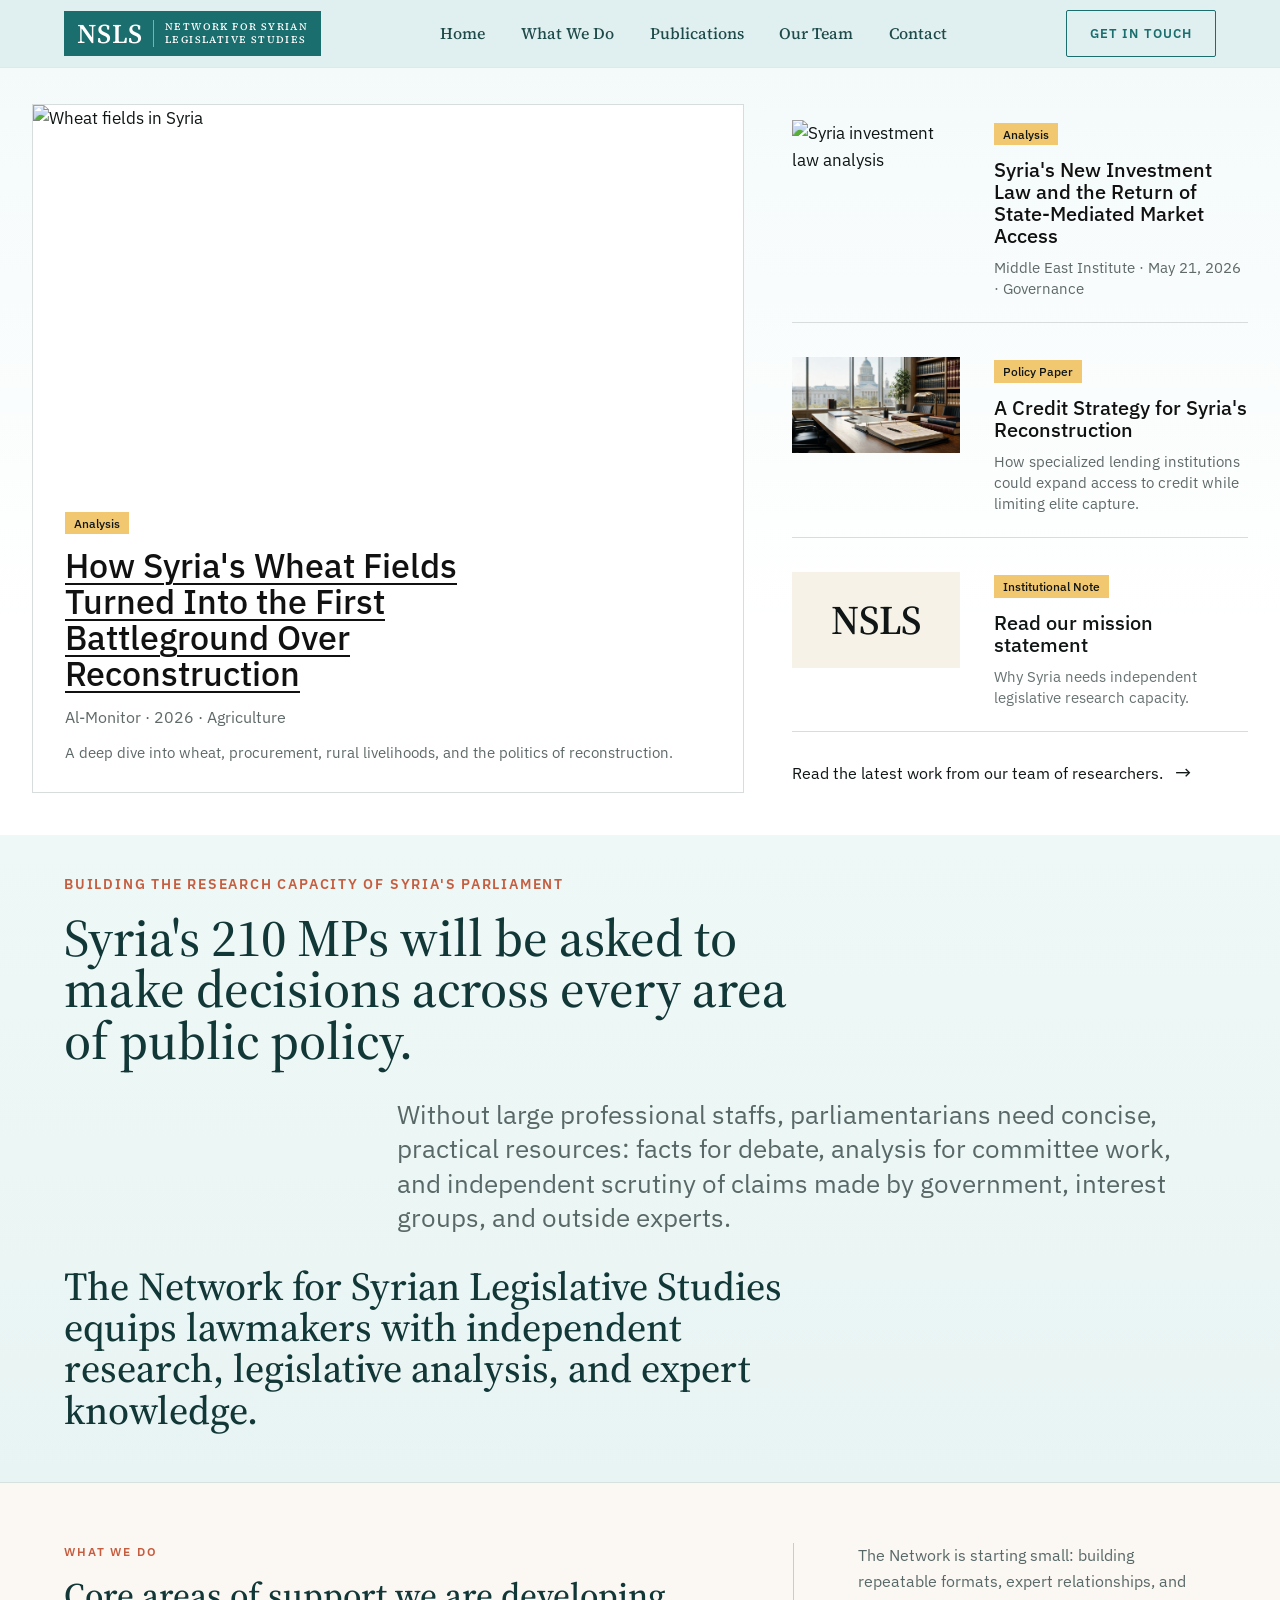
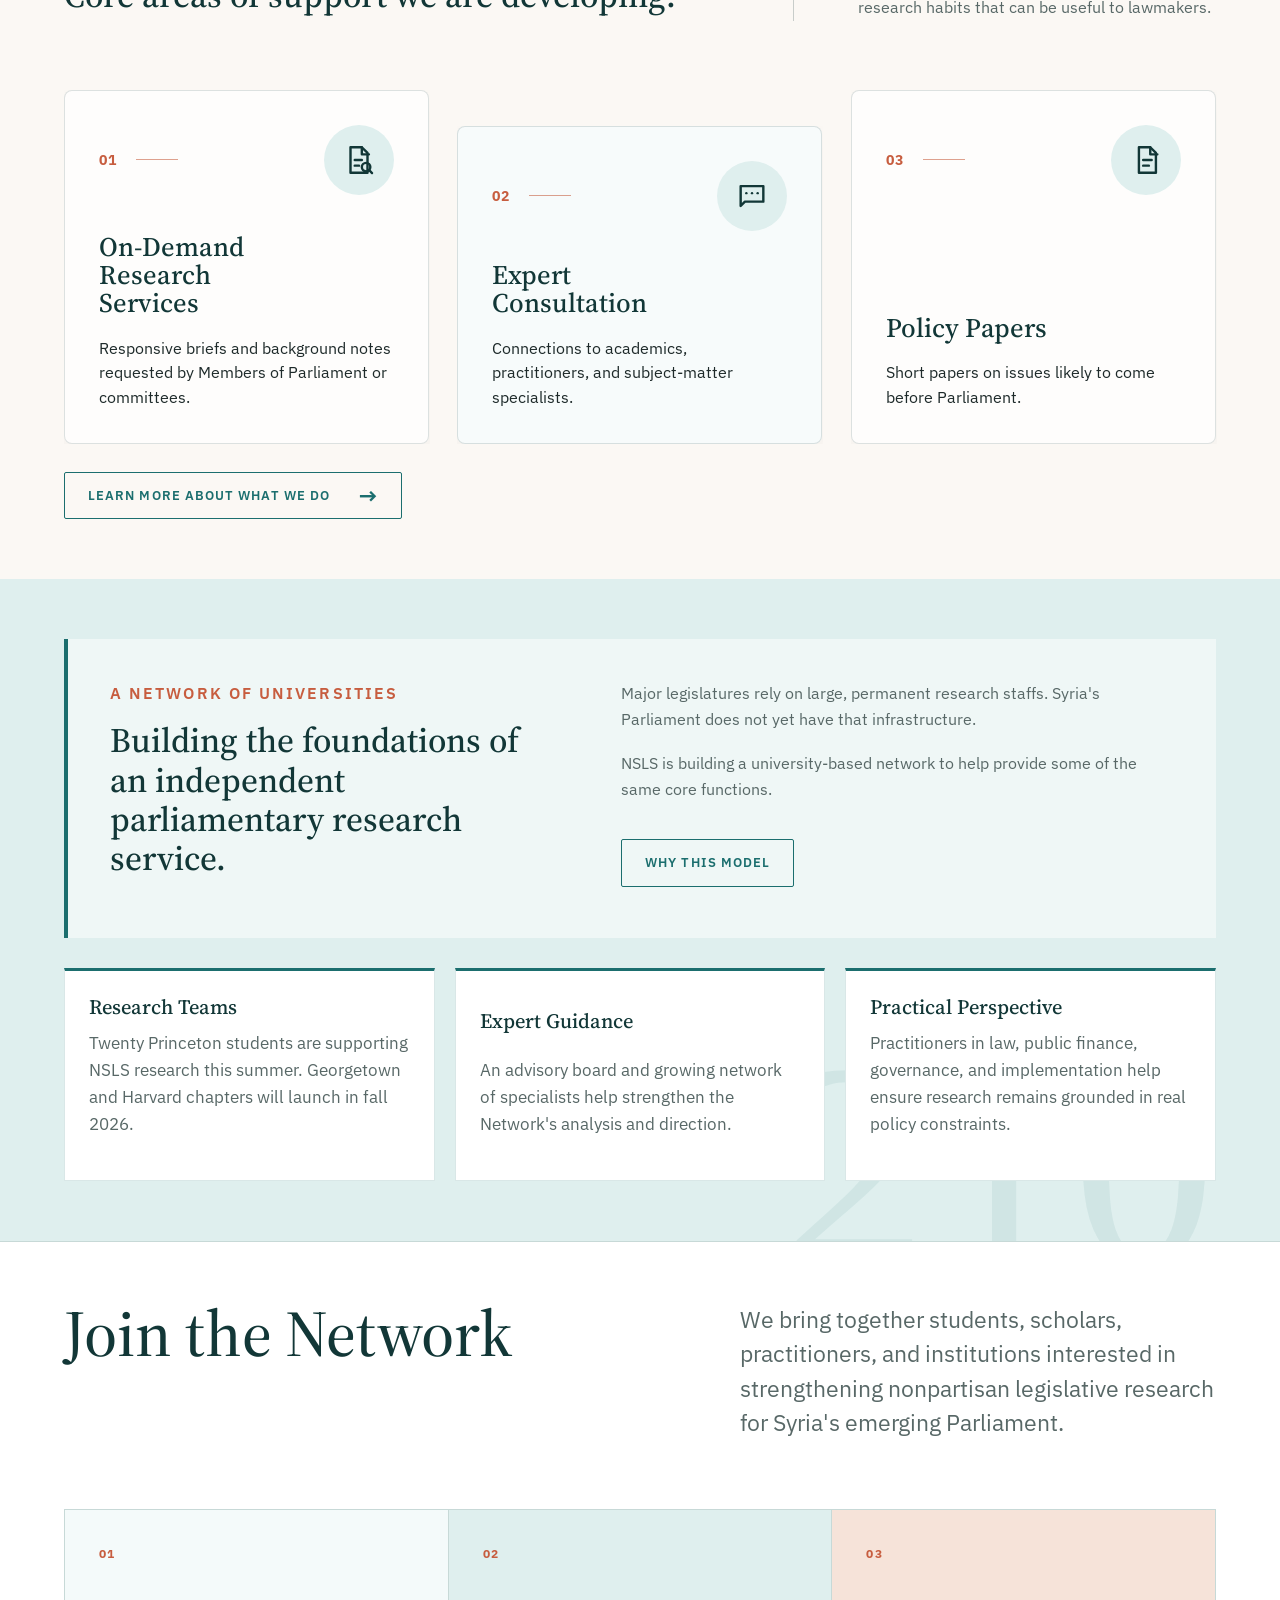
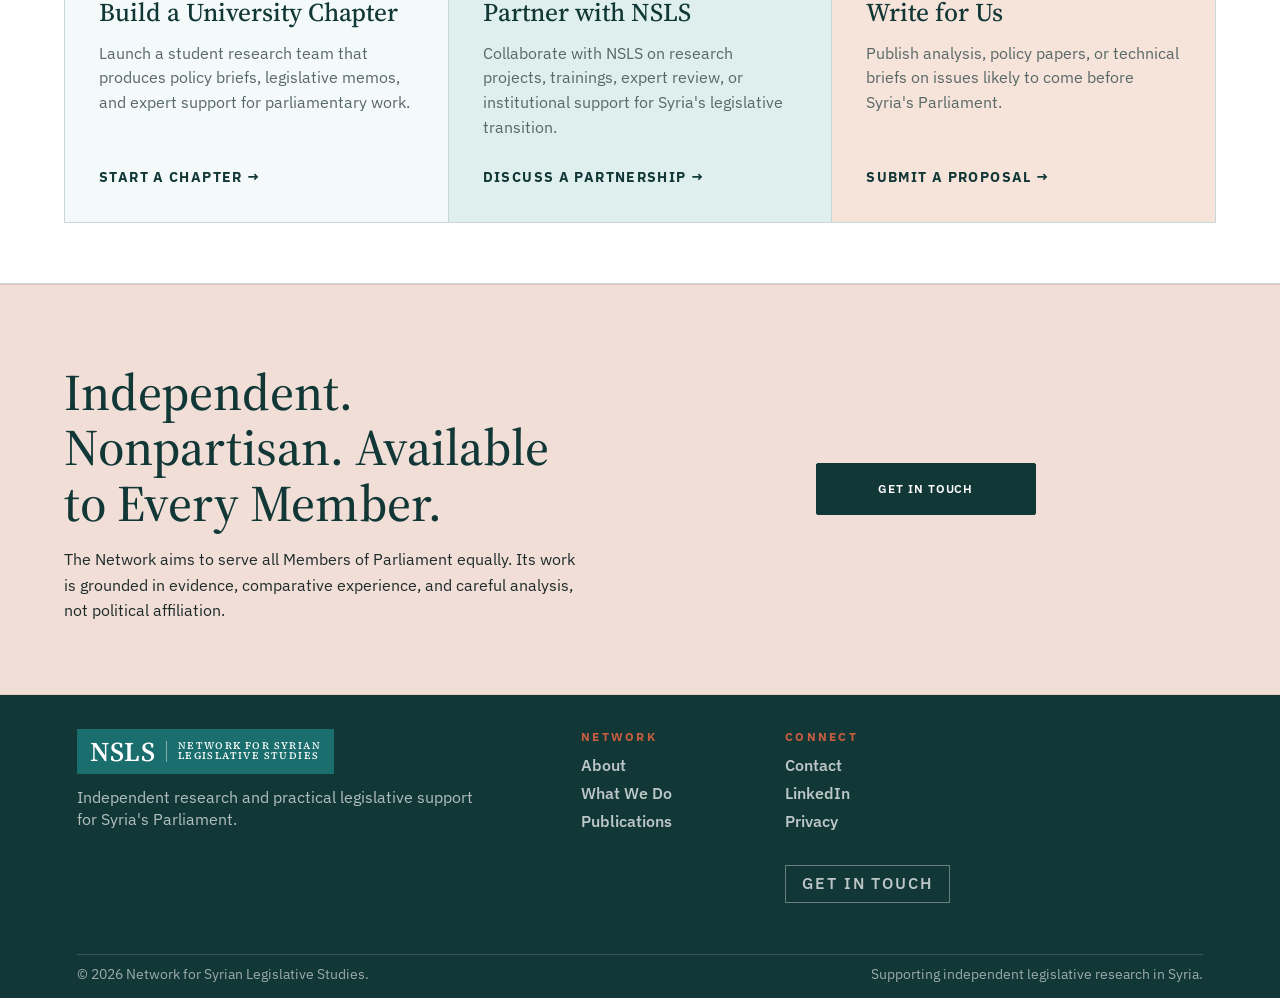
==== commit b16e3c31: "Add files via upload" ====
--- a/index.html
+++ b/index.html
@@ -134,15 +134,13 @@
           <p class="section-kicker">Building the research capacity of Syria's Parliament</p>
           <h1 id="mission-title">Syria's 210 MPs will be asked to make decisions across every area of public policy.</h1>
         </article>
-        <div class="mission-arrow arrow-down-right" aria-hidden="true"></div>
         <article class="mission-step right-step">
           <p>
-            Parliamentarians lack extensive staff. They need concise, usable material:
+            Without large professional staffs, parliamentarians need concise, practical resources:
             facts for debate, analysis for committee work, and independent scrutiny
-            of claims made by government, lobby groups, and outside experts.
+            of claims made by government, interest groups, and outside experts.
           </p>
         </article>
-        <div class="mission-arrow arrow-down-left" aria-hidden="true"></div>
         <article class="mission-step left-step">
           <h2>The Network for Syrian Legislative Studies equips lawmakers with independent research, legislative analysis, and expert knowledge.</h2>
         </article>
@@ -231,7 +229,7 @@
           <p>We bring together students, scholars, practitioners, and institutions interested in strengthening nonpartisan legislative research for Syria's emerging Parliament.</p>
         </div>
         <div class="join-network-grid" aria-label="Ways to join the NSLS network">
-          <a href="our-model.html#chapters">
+          <a href="contact.html#university-chapter">
             <span>01</span>
             <h3>Build a University Chapter</h3>
             <p>Launch a student research team that produces policy briefs, legislative memos, and expert support for parliamentary work.</p>
